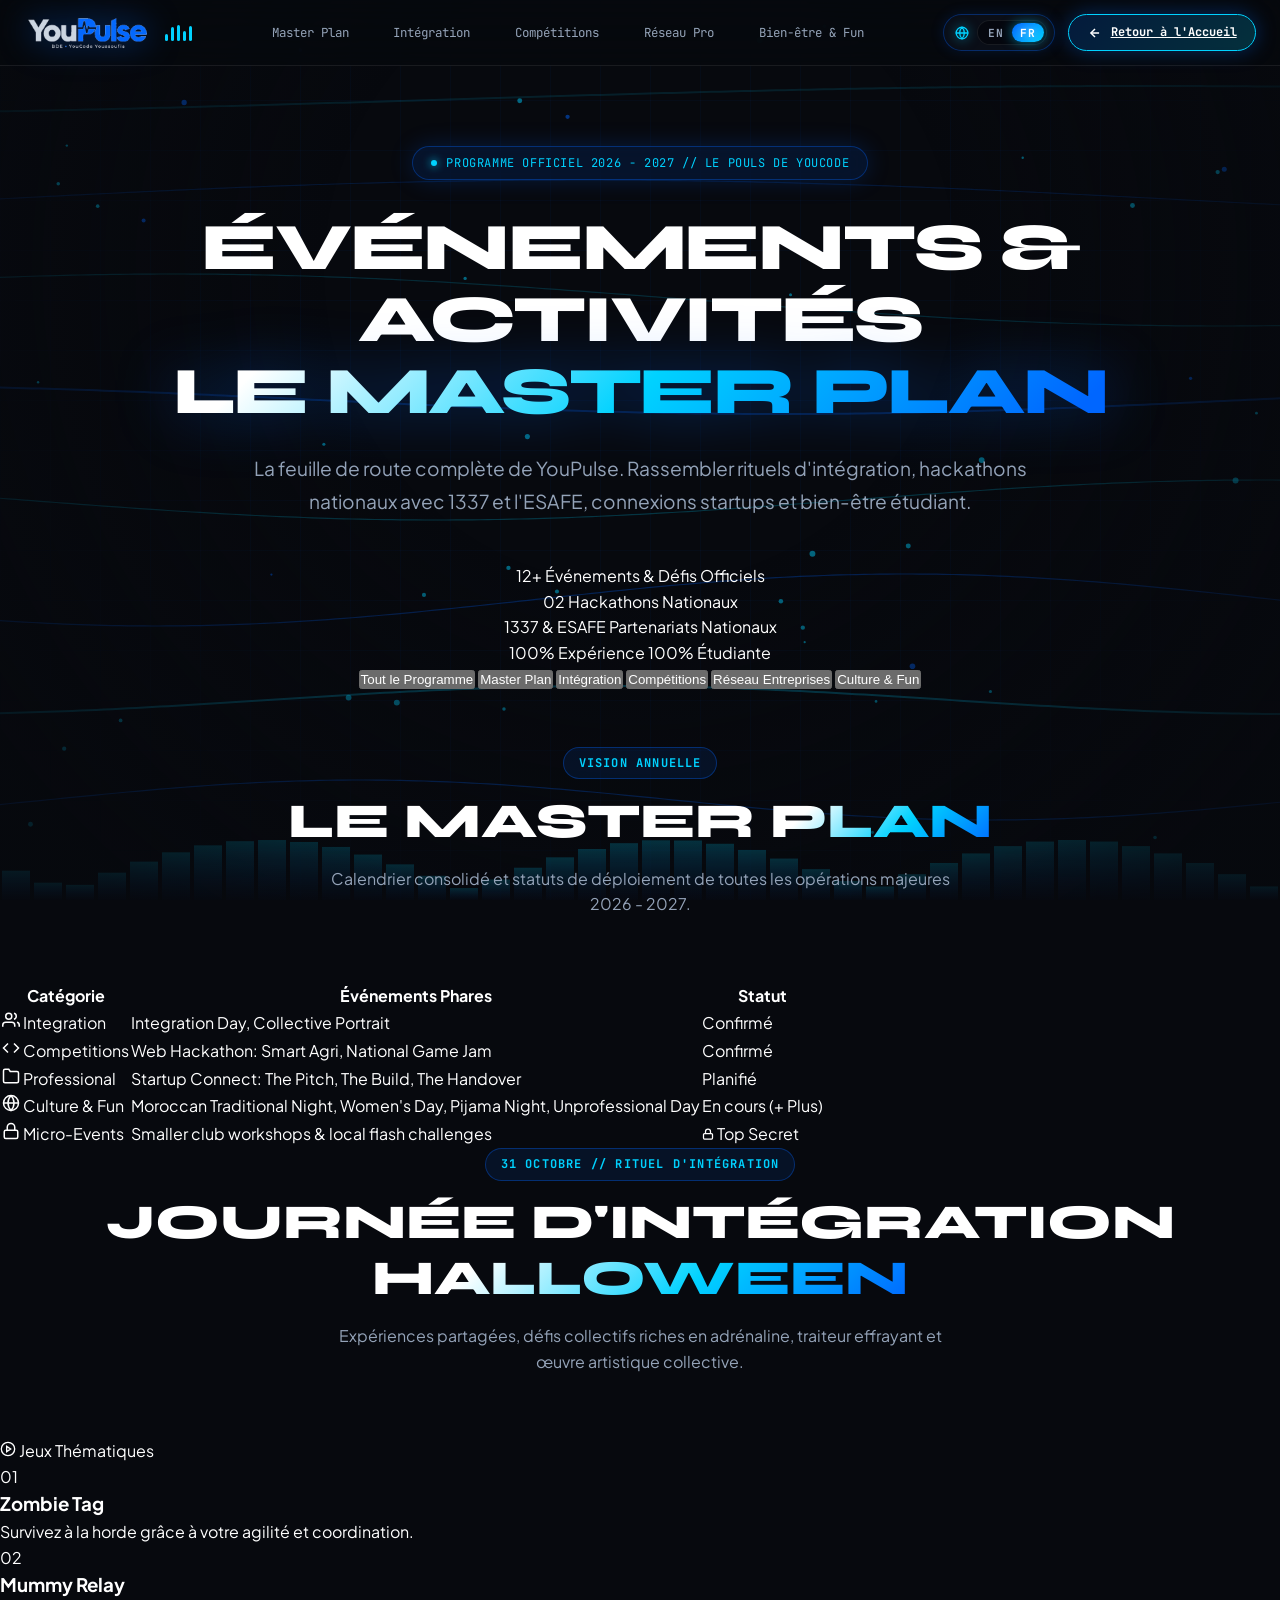
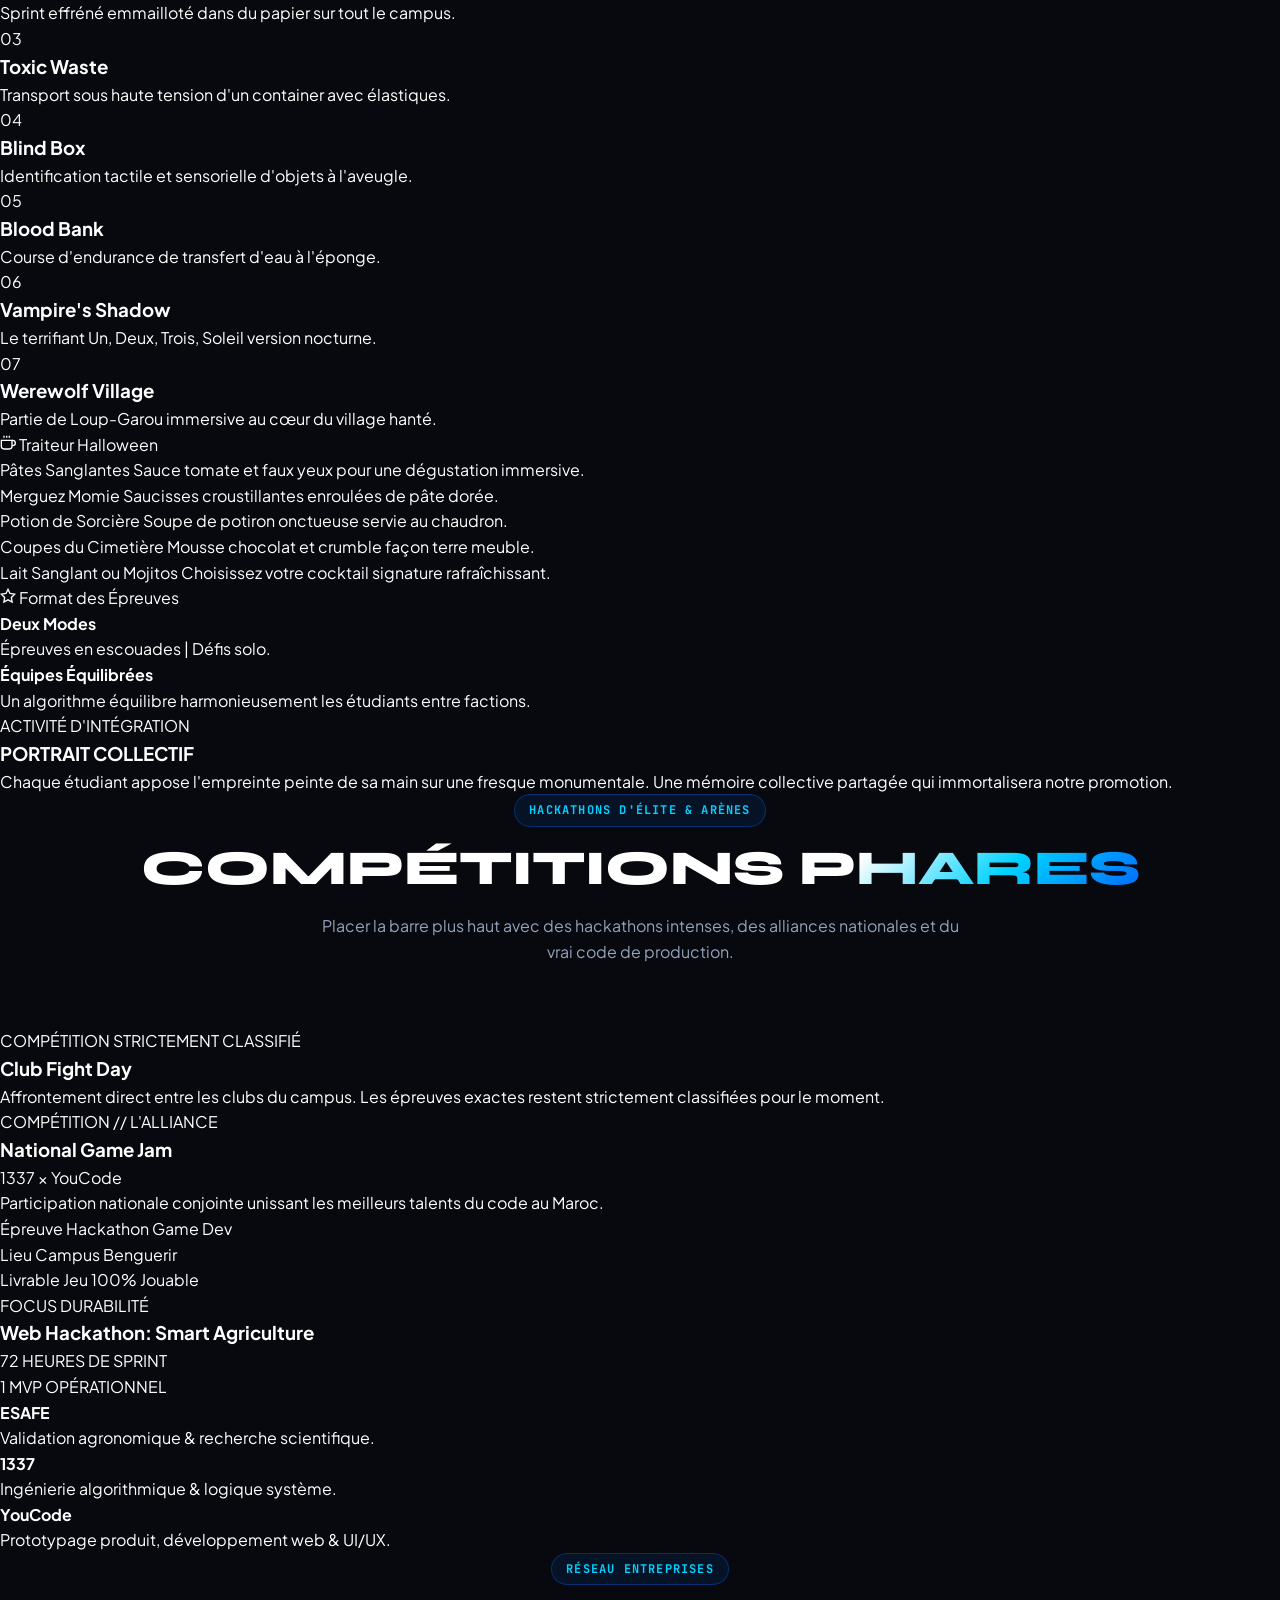
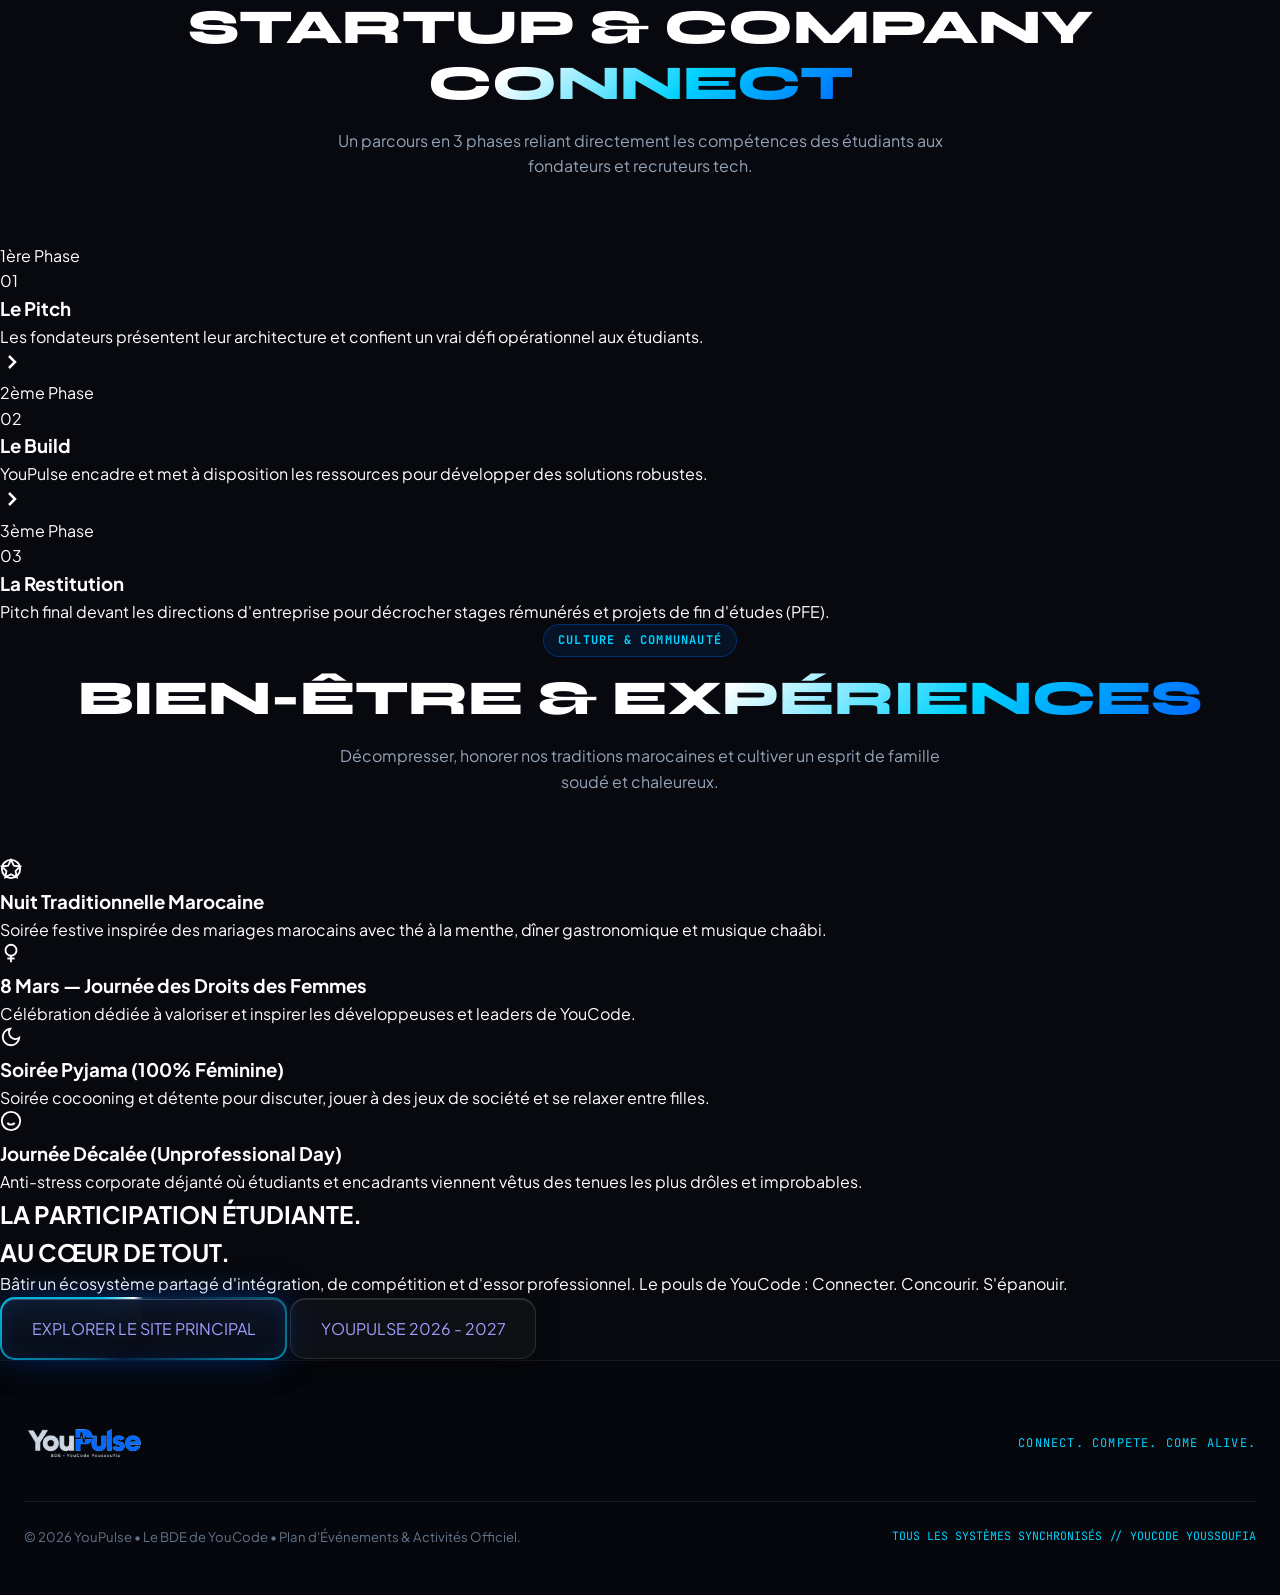
==== programme.html @ 1eded1c6 "feat: add official programme page with countdown lock, audio-reactive canvas, and i18n support" ====
<!DOCTYPE html>
<html lang="fr">
<head>
  <meta charset="UTF-8" />
  <meta name="viewport" content="width=device-width, initial-scale=1.0" />
  <title>YouPulse // Programme Officiel 2026 - 2027</title>
  
  <meta name="description" content="YouPulse - Programme Annuel d'Événements et d'Activités. Hackathons, intégration, tournois et vie étudiante à YouCode." />
  <link rel="icon" href="data:image/svg+xml,<svg xmlns=%22http://www.w3.org/2000/svg%22 viewBox=%220 0 100 100%22><circle cx=%2250%22 cy=%2250%22 r=%2245%22 fill=%22%230066ff%22/><path d=%22M20 50h18l7-20 10 40 7-20h18%22 stroke=%22%23fff%22 stroke-width=%228%22 fill=%22none%22 stroke-linecap=%22round%22 stroke-linejoin=%22round%22/></svg>">

  <!-- Google Fonts: Syne, Plus Jakarta Sans, JetBrains Mono -->
  <link rel="preconnect" href="https://fonts.googleapis.com">
  <link rel="preconnect" href="https://fonts.gstatic.com" crossorigin>
  <link href="https://fonts.googleapis.com/css2?family=JetBrains+Mono:wght@400;500;600;700&family=Plus+Jakarta+Sans:wght@400;500;600;700;800&family=Syne:wght@700;800&display=swap" rel="stylesheet">

  <link rel="stylesheet" href="style.css" />
</head>
<body class="programme-page-body">

  <!-- Background Sound Waves Canvas (Audio-reactive) -->
  <div class="audio-canvas-container" aria-hidden="true">
    <canvas id="soundwave-canvas"></canvas>
  </div>
  <div class="audio-grid-overlay" aria-hidden="true"></div>
  <div class="ambient-vignette" aria-hidden="true"></div>

  <!-- App Wrapper -->
  <div class="app-wrapper">

    <!-- Header Navigation -->
    <header class="site-header">
      <div class="header-container">
        
        <!-- Official YouPulse Logo with link to Home -->
        <a href="index.html" class="header-brand" aria-label="YouPulse Home">
          <img src="assets/images/logo_dark.png" alt="YouPulse BDE YouCode" class="header-logo-img" />
          <div class="eq-bars-wrapper" aria-hidden="true" title="Audio Spectrum Active">
            <span class="eq-bar"></span>
            <span class="eq-bar"></span>
            <span class="eq-bar"></span>
            <span class="eq-bar"></span>
            <span class="eq-bar"></span>
          </div>
        </a>

        <!-- Programme Nav Links -->
        <nav class="header-nav">
          <a href="#masterplan" class="nav-link" data-i18n="nav_masterplan">Master Plan</a>
          <a href="#integration" class="nav-link" data-i18n="nav_integration">Intégration</a>
          <a href="#competitions" class="nav-link" data-i18n="nav_competitions">Compétitions</a>
          <a href="#industry" class="nav-link" data-i18n="nav_industry">Réseau Pro</a>
          <a href="#culture" class="nav-link" data-i18n="nav_culture">Bien-être & Fun</a>
        </nav>

        <!-- Header Actions: Language Switcher + Return Button -->
        <div class="header-actions">
          
          <!-- Futuristic Cybernetic Language Toggle Button (ENG <-> FR) -->
          <button id="lang-switch-btn" class="lang-switch-btn" type="button" data-current-lang="fr" aria-label="Changer la langue / Switch language" title="Changer la langue / Switch language">
            <span class="lang-icon" aria-hidden="true">
              <svg width="14" height="14" viewBox="0 0 24 24" fill="none" stroke="currentColor" stroke-width="2.2" stroke-linecap="round" stroke-linejoin="round">
                <circle cx="12" cy="12" r="10"></circle>
                <line x1="2" y1="12" x2="22" y2="12"></line>
                <path d="M12 2a15.3 15.3 0 0 1 4 10 15.3 15.3 0 0 1-4 10 15.3 15.3 0 0 1-4-10 15.3 15.3 0 0 1 4-10z"></path>
              </svg>
            </span>
            <span class="lang-pill-track">
              <span class="lang-badge lang-en" data-lang="en">EN</span>
              <span class="lang-badge lang-fr active" data-lang="fr">FR</span>
              <span class="lang-sliding-indicator" aria-hidden="true"></span>
            </span>
          </button>

          <!-- Back to Homepage Link Button -->
          <a href="index.html" class="header-cta-secret btn-return-home" aria-label="Retour à la page principale">
            <svg width="14" height="14" viewBox="0 0 24 24" fill="none" stroke="currentColor" stroke-width="2.5"><line x1="19" y1="12" x2="5" y2="12"></line><polyline points="12 19 5 12 12 5"></polyline></svg>
            <span data-i18n="nav_home">Retour à l'Accueil</span>
          </a>

        </div>

      </div>
    </header>

    <!-- Main Content -->
    <main class="programme-main-container">

      <!-- Hero Header Section -->
      <section class="hero-wrap programme-hero">
        
        <div class="hero-campus-pill">
          <span class="status-live-dot"></span>
          <span data-i18n="hero_badge">PROGRAMME OFFICIEL 2026 - 2027 // LE POULS DE YOUCODE</span>
        </div>

        <h1 class="hero-punchline" data-i18n-html="hero_title">
          ÉVÉNEMENTS & ACTIVITÉS <br />
          <span class="gradient-blue">LE MASTER PLAN</span>
        </h1>

        <p class="hero-subtext" data-i18n="hero_desc">
          La feuille de route complète de YouPulse. Rassembler rituels d'intégration, hackathons nationaux avec 1337 et l'ESAFE, connexions startups et bien-être étudiant.
        </p>

        <!-- Cyber Metrics HUD -->
        <div class="programme-metrics-grid">
          <div class="metric-hud-card">
            <span class="metric-hud-num" data-i18n="stat_events_num">12+</span>
            <span class="metric-hud-lbl" data-i18n="stat_events_lbl">Événements & Défis Officiels</span>
          </div>
          <div class="metric-hud-card">
            <span class="metric-hud-num" data-i18n="stat_hackathons_num">02</span>
            <span class="metric-hud-lbl" data-i18n="stat_hackathons_lbl">Hackathons Nationaux</span>
          </div>
          <div class="metric-hud-card">
            <span class="metric-hud-num highlight-alliance" data-i18n="stat_alliances_num">1337 & ESAFE</span>
            <span class="metric-hud-lbl" data-i18n="stat_alliances_lbl">Partenariats Nationaux</span>
          </div>
          <div class="metric-hud-card">
            <span class="metric-hud-num" data-i18n="stat_spirit_num">100%</span>
            <span class="metric-hud-lbl" data-i18n="stat_spirit_lbl">Expérience 100% Étudiante</span>
          </div>
        </div>

        <!-- Interactive Track Filter Bar -->
        <div class="programme-filter-bar">
          <button class="filter-pill-btn active" data-filter="all" type="button" data-i18n="filter_all">Tout le Programme</button>
          <button class="filter-pill-btn" data-filter="masterplan" type="button" data-i18n="filter_masterplan">Master Plan</button>
          <button class="filter-pill-btn" data-filter="integration" type="button" data-i18n="filter_integration">Intégration</button>
          <button class="filter-pill-btn" data-filter="competitions" type="button" data-i18n="filter_competitions">Compétitions</button>
          <button class="filter-pill-btn" data-filter="industry" type="button" data-i18n="filter_industry">Réseau Entreprises</button>
          <button class="filter-pill-btn" data-filter="culture" type="button" data-i18n="filter_culture">Culture & Fun</button>
        </div>

      </section>

      <!-- Section 1: The Master Plan Matrix (Slide 12) -->
      <section id="masterplan" class="programme-track-section" data-category="masterplan">
        <div class="section-head">
          <span class="section-tag" data-i18n="mp_tag">VISION ANNUELLE</span>
          <h2 class="section-heading" data-i18n-html="mp_heading">LE MASTER <span>PLAN</span></h2>
          <p class="section-sub" data-i18n="mp_sub">
            Calendrier consolidé et statuts de déploiement de toutes les opérations majeures 2026 - 2027.
          </p>
        </div>

        <div class="masterplan-table-wrapper">
          <table class="masterplan-table">
            <thead>
              <tr>
                <th data-i18n="th_category">Catégorie</th>
                <th data-i18n="th_events">Événements Phares</th>
                <th data-i18n="th_status">Statut</th>
              </tr>
            </thead>
            <tbody>
              <tr>
                <td class="td-category">
                  <div class="category-icon-cell">
                    <svg width="18" height="18" viewBox="0 0 24 24" fill="none" stroke="currentColor" stroke-width="2"><path d="M17 21v-2a4 4 0 0 0-4-4H5a4 4 0 0 0-4 4v2"></path><circle cx="9" cy="7" r="4"></circle><path d="M23 21v-2a4 4 0 0 0-3-3.87"></path><path d="M16 3.13a4 4 0 0 1 0 7.75"></path></svg>
                    <span>Integration</span>
                  </div>
                </td>
                <td class="td-events">Integration Day, Collective Portrait</td>
                <td class="td-status">
                  <span class="status-tag status-confirmed">
                    <span class="tag-status-dot"></span>
                    <span data-i18n="status_confirmed">Confirmé</span>
                  </span>
                </td>
              </tr>
              <tr>
                <td class="td-category">
                  <div class="category-icon-cell">
                    <svg width="18" height="18" viewBox="0 0 24 24" fill="none" stroke="currentColor" stroke-width="2"><polyline points="16 18 22 12 16 6"></polyline><polyline points="8 6 2 12 8 18"></polyline></svg>
                    <span>Competitions</span>
                  </div>
                </td>
                <td class="td-events">Web Hackathon: Smart Agri, National Game Jam</td>
                <td class="td-status">
                  <span class="status-tag status-confirmed">
                    <span class="tag-status-dot"></span>
                    <span data-i18n="status_confirmed">Confirmé</span>
                  </span>
                </td>
              </tr>
              <tr>
                <td class="td-category">
                  <div class="category-icon-cell">
                    <svg width="18" height="18" viewBox="0 0 24 24" fill="none" stroke="currentColor" stroke-width="2"><path d="M22 19a2 2 0 0 1-2 2H4a2 2 0 0 1-2-2V5a2 2 0 0 1 2-2h5l2 3h9a2 2 0 0 1 2 2z"></path></svg>
                    <span>Professional</span>
                  </div>
                </td>
                <td class="td-events">Startup Connect: The Pitch, The Build, The Handover</td>
                <td class="td-status">
                  <span class="status-tag status-scheduled">
                    <span class="tag-status-dot"></span>
                    <span data-i18n="status_scheduled">Planifié</span>
                  </span>
                </td>
              </tr>
              <tr>
                <td class="td-category">
                  <div class="category-icon-cell">
                    <svg width="18" height="18" viewBox="0 0 24 24" fill="none" stroke="currentColor" stroke-width="2"><circle cx="12" cy="12" r="10"></circle><path d="M12 2a14.5 14.5 0 0 0 0 20 14.5 14.5 0 0 0 0-20"></path><path d="M2 12h20"></path></svg>
                    <span>Culture &amp; Fun</span>
                  </div>
                </td>
                <td class="td-events">Moroccan Traditional Night, Women's Day, Pijama Night, Unprofessional Day</td>
                <td class="td-status">
                  <span class="status-tag status-ongoing">
                    <span class="tag-status-dot"></span>
                    <span data-i18n="status_ongoing">En cours (+ Plus)</span>
                  </span>
                </td>
              </tr>
              <tr class="tr-secret-highlight">
                <td class="td-category">
                  <div class="category-icon-cell">
                    <svg width="18" height="18" viewBox="0 0 24 24" fill="none" stroke="currentColor" stroke-width="2"><rect x="3" y="11" width="18" height="11" rx="2" ry="2"></rect><path d="M7 11V7a5 5 0 0 1 10 0v4"></path></svg>
                    <span>Micro-Events</span>
                  </div>
                </td>
                <td class="td-events">Smaller club workshops &amp; local flash challenges</td>
                <td class="td-status">
                  <span class="status-tag status-secret">
                    <svg width="12" height="12" viewBox="0 0 24 24" fill="none" stroke="currentColor" stroke-width="2.5"><rect x="3" y="11" width="18" height="11" rx="2" ry="2"></rect><path d="M7 11V7a5 5 0 0 1 10 0v4"></path></svg>
                    <span data-i18n="status_secret">Top Secret</span>
                  </span>
                </td>
              </tr>
            </tbody>
          </table>
        </div>
      </section>

      <!-- Section 2: Integration Track - Halloween Special (Slides 3, 4, 5) -->
      <section id="integration" class="programme-track-section" data-category="integration">
        
        <div class="section-head">
          <span class="section-tag section-tag-halloween" data-i18n="int_tag">31 OCTOBRE // RITUEL D'INTÉGRATION</span>
          <h2 class="section-heading" data-i18n-html="int_heading">JOURNÉE D'INTÉGRATION <span>HALLOWEEN</span></h2>
          <p class="section-sub" data-i18n="int_sub">
            Expériences partagées, défis collectifs riches en adrénaline, traiteur effrayant et œuvre artistique collective.
          </p>
        </div>

        <!-- The 7 Themed Games Grid (Slide 3) -->
        <div class="programme-sub-block">
          <div class="block-header-pill">
            <svg width="16" height="16" viewBox="0 0 24 24" fill="none" stroke="currentColor" stroke-width="2"><circle cx="12" cy="12" r="10"></circle><polygon points="10 8 16 12 10 16 10 8"></polygon></svg>
            <span data-i18n="games_title">Jeux Thématiques</span>
          </div>

          <div class="themed-games-grid">
            
            <div class="game-item-card">
              <div class="game-num-badge">01</div>
              <h3 class="game-name" data-i18n="g1_title">Zombie Tag</h3>
              <p class="game-desc" data-i18n="g1_desc">Survivez à la horde grâce à votre agilité et coordination.</p>
            </div>

            <div class="game-item-card">
              <div class="game-num-badge">02</div>
              <h3 class="game-name" data-i18n="g2_title">Mummy Relay</h3>
              <p class="game-desc" data-i18n="g2_desc">Sprint effréné emmailloté dans du papier sur tout le campus.</p>
            </div>

            <div class="game-item-card">
              <div class="game-num-badge">03</div>
              <h3 class="game-name" data-i18n="g3_title">Toxic Waste</h3>
              <p class="game-desc" data-i18n="g3_desc">Transport sous haute tension d'un container avec élastiques.</p>
            </div>

            <div class="game-item-card">
              <div class="game-num-badge">04</div>
              <h3 class="game-name" data-i18n="g4_title">Blind Box</h3>
              <p class="game-desc" data-i18n="g4_desc">Identification tactile et sensorielle d'objets à l'aveugle.</p>
            </div>

            <div class="game-item-card">
              <div class="game-num-badge">05</div>
              <h3 class="game-name" data-i18n="g5_title">Blood Bank</h3>
              <p class="game-desc" data-i18n="g5_desc">Course d'endurance de transfert d'eau à l'éponge.</p>
            </div>

            <div class="game-item-card">
              <div class="game-num-badge">06</div>
              <h3 class="game-name" data-i18n="g6_title">Vampire's Shadow</h3>
              <p class="game-desc" data-i18n="g6_desc">Le terrifiant Un, Deux, Trois, Soleil version nocturne.</p>
            </div>

            <div class="game-item-card game-item-card-highlight">
              <div class="game-num-badge">07</div>
              <h3 class="game-name" data-i18n="g7_title">Werewolf Village</h3>
              <p class="game-desc" data-i18n="g7_desc">Partie de Loup-Garou immersive au cœur du village hanté.</p>
            </div>

          </div>
        </div>

        <!-- Catering & Game Format Split (Slide 4) -->
        <div class="catering-format-container">
          
          <!-- Halloween Catering -->
          <div class="catering-box">
            <div class="block-header-pill">
              <svg width="16" height="16" viewBox="0 0 24 24" fill="none" stroke="currentColor" stroke-width="2"><path d="M18 8h1a4 4 0 0 1 0 8h-1"></path><path d="M2 8h16v9a4 4 0 0 1-4 4H6a4 4 0 0 1-4-4V8z"></path><line x1="6" y1="1" x2="6" y2="4"></line><line x1="10" y1="1" x2="10" y2="4"></line><line x1="14" y1="1" x2="14" y2="4"></line></svg>
              <span data-i18n="catering_title">Traiteur Halloween</span>
            </div>

            <div class="catering-cards-grid">
              <div class="catering-item-card">
                <span class="catering-dish-name" data-i18n="c1_title">Pâtes Sanglantes</span>
                <span class="catering-dish-desc" data-i18n="c1_desc">Sauce tomate et faux yeux pour une dégustation immersive.</span>
              </div>
              <div class="catering-item-card">
                <span class="catering-dish-name" data-i18n="c2_title">Merguez Momie</span>
                <span class="catering-dish-desc" data-i18n="c2_desc">Saucisses croustillantes enroulées de pâte dorée.</span>
              </div>
              <div class="catering-item-card">
                <span class="catering-dish-name" data-i18n="c3_title">Potion de Sorcière</span>
                <span class="catering-dish-desc" data-i18n="c3_desc">Soupe de potiron onctueuse servie au chaudron.</span>
              </div>
              <div class="catering-item-card">
                <span class="catering-dish-name" data-i18n="c4_title">Coupes du Cimetière</span>
                <span class="catering-dish-desc" data-i18n="c4_desc">Mousse chocolat et crumble façon terre meuble.</span>
              </div>
              <div class="catering-item-card">
                <span class="catering-dish-name" data-i18n="c5_title">Lait Sanglant ou Mojitos</span>
                <span class="catering-dish-desc" data-i18n="c5_desc">Choisissez votre cocktail signature rafraîchissant.</span>
              </div>
            </div>
          </div>

          <!-- Game Format Rules -->
          <div class="format-box">
            <div class="block-header-pill">
              <svg width="16" height="16" viewBox="0 0 24 24" fill="none" stroke="currentColor" stroke-width="2"><polygon points="12 2 15.09 8.26 22 9.27 17 14.14 18.18 21.02 12 17.77 5.82 21.02 7 14.14 2 9.27 8.91 8.26 12 2"></polygon></svg>
              <span data-i18n="format_title">Format des Épreuves</span>
            </div>

            <div class="format-cards-stack">
              <div class="format-rule-card">
                <div class="format-rule-indicator"></div>
                <h4 class="format-rule-title" data-i18n="format_modes_title">Deux Modes</h4>
                <p class="format-rule-desc" data-i18n="format_modes_desc">Épreuves en escouades | Défis solo.</p>
              </div>

              <div class="format-rule-card">
                <div class="format-rule-indicator"></div>
                <h4 class="format-rule-title" data-i18n="format_teams_title">Équipes Équilibrées</h4>
                <p class="format-rule-desc" data-i18n="format_teams_desc">Un algorithme équilibre harmonieusement les étudiants entre factions.</p>
              </div>
            </div>
          </div>

        </div>

        <!-- Collective Portrait Highlight (Slide 5) -->
        <div class="collective-portrait-card">
          <div class="portrait-glow" aria-hidden="true"></div>
          <div class="portrait-content">
            <span class="portrait-tag-badge" data-i18n="portrait_tag">ACTIVITÉ D'INTÉGRATION</span>
            <h3 class="portrait-title" data-i18n-html="portrait_title">PORTRAIT <span>COLLECTIF</span></h3>
            <p class="portrait-desc" data-i18n="portrait_desc">
              Chaque étudiant appose l'empreinte peinte de sa main sur une fresque monumentale. Une mémoire collective partagée qui immortalisera notre promotion.
            </p>
          </div>
        </div>

      </section>

      <!-- Section 3: Flagship Competitions Track (Slides 6, 7, 8) -->
      <section id="competitions" class="programme-track-section" data-category="competitions">
        
        <div class="section-head">
          <span class="section-tag" data-i18n="comp_tag">HACKATHONS D'ÉLITE & ARÈNES</span>
          <h2 class="section-heading" data-i18n-html="comp_heading">COMPÉTITIONS <span>PHARES</span></h2>
          <p class="section-sub" data-i18n="comp_sub">
            Placer la barre plus haut avec des hackathons intenses, des alliances nationales et du vrai code de production.
          </p>
        </div>

        <!-- Event 1: Club Fight Day (Slide 6) -->
        <div class="comp-feature-card club-fight-card">
          <div class="comp-card-badge-row">
            <span class="comp-category-chip" data-i18n="clubfight_tag">COMPETITION</span>
            <span class="comp-status-classified" data-i18n="clubfight_status">STRICTEMENT CLASSIFIÉ</span>
          </div>
          <h3 class="comp-card-title" data-i18n="clubfight_title">Club Fight Day</h3>
          <p class="comp-card-desc" data-i18n="clubfight_desc">
            Affrontement direct entre les clubs du campus. Les épreuves exactes restent strictement classifiées pour le moment.
          </p>
        </div>

        <!-- Event 2: National Game Jam - 1337 x YouCode (Slide 7) -->
        <div class="comp-feature-card game-jam-card">
          <div class="comp-card-badge-row">
            <span class="comp-category-chip" data-i18n="gamejam_tag">COMPETITION // L'ALLIANCE</span>
          </div>
          <h3 class="comp-card-title" data-i18n="gamejam_title">National Game Jam</h3>
          
          <div class="gamejam-alliance-box">
            <div class="alliance-name" data-i18n="gamejam_alliance">1337 × YouCode</div>
            <div class="alliance-desc" data-i18n="gamejam_alliance_desc">Participation nationale conjointe unissant les meilleurs talents du code au Maroc.</div>
          </div>

          <div class="gamejam-specs-grid">
            <div class="spec-cell">
              <span class="spec-lbl" data-i18n="gamejam_qualifier_lbl">Épreuve</span>
              <span class="spec-val" data-i18n="gamejam_qualifier_val">Hackathon Game Dev</span>
            </div>
            <div class="spec-cell">
              <span class="spec-lbl" data-i18n="gamejam_loc_lbl">Lieu</span>
              <span class="spec-val" data-i18n="gamejam_loc_val">Campus Benguerir</span>
            </div>
            <div class="spec-cell highlight-cell">
              <span class="spec-lbl" data-i18n="gamejam_out_lbl">Livrable</span>
              <span class="spec-val" data-i18n="gamejam_out_val">Jeu 100% Jouable</span>
            </div>
          </div>
        </div>

        <!-- Event 3: Web Hackathon: Smart Agriculture - Triple Alliance (Slide 8) -->
        <div class="comp-feature-card smart-agri-card">
          <div class="comp-card-badge-row">
            <span class="comp-category-chip sustainability-chip" data-i18n="hackathon_tag">FOCUS DURABILITÉ</span>
          </div>
          <h3 class="comp-card-title" data-i18n="hackathon_title">Web Hackathon: Smart Agriculture</h3>

          <div class="hackathon-stats-banner">
            <div class="hack-stat-col">
              <span class="hack-big-num" data-i18n="hackathon_sprint_num">72</span>
              <span class="hack-stat-text" data-i18n="hackathon_sprint_lbl">HEURES DE SPRINT</span>
            </div>
            <div class="hack-stat-separator"></div>
            <div class="hack-stat-col">
              <span class="hack-big-num" data-i18n="hackathon_mvp_num">1</span>
              <span class="hack-stat-text" data-i18n="hackathon_mvp_lbl">MVP OPÉRATIONNEL</span>
            </div>
          </div>

          <div class="triple-alliance-grid">
            <div class="alliance-role-card">
              <h4 class="alliance-partner-name" data-i18n="hack_esafe_title">ESAFE</h4>
              <p class="alliance-partner-desc" data-i18n="hack_esafe_desc">Validation agronomique &amp; recherche scientifique.</p>
            </div>
            <div class="alliance-role-card">
              <h4 class="alliance-partner-name" data-i18n="hack_1337_title">1337</h4>
              <p class="alliance-partner-desc" data-i18n="hack_1337_desc">Ingénierie algorithmique &amp; logique système.</p>
            </div>
            <div class="alliance-role-card alliance-youcode-highlight">
              <h4 class="alliance-partner-name" data-i18n="hack_youcode_title">YouCode</h4>
              <p class="alliance-partner-desc" data-i18n="hack_youcode_desc">Prototypage produit, développement web &amp; UI/UX.</p>
            </div>
          </div>
        </div>

      </section>

      <!-- Section 4: Industry Network Track (Slide 10) -->
      <section id="industry" class="programme-track-section" data-category="industry">
        
        <div class="section-head">
          <span class="section-tag" data-i18n="ind_tag">RÉSEAU ENTREPRISES</span>
          <h2 class="section-heading" data-i18n-html="ind_heading">STARTUP & COMPANY <span>CONNECT</span></h2>
          <p class="section-sub" data-i18n="ind_sub">
            Un parcours en 3 phases reliant directement les compétences des étudiants aux fondateurs et recruteurs tech.
          </p>
        </div>

        <div class="pipeline-phases-container">
          
          <!-- Phase 1 -->
          <div class="pipeline-step-card">
            <div class="pipeline-step-top">
              <span class="pipeline-phase-badge" data-i18n="phase_first">1ère Phase</span>
              <div class="pipeline-step-dot">01</div>
            </div>
            <h3 class="pipeline-step-title" data-i18n="phase_pitch_title">Le Pitch</h3>
            <p class="pipeline-step-desc" data-i18n="phase_pitch_desc">
              Les fondateurs présentent leur architecture et confient un vrai défi opérationnel aux étudiants.
            </p>
          </div>

          <div class="pipeline-connector-arrow" aria-hidden="true">
            <svg width="24" height="24" viewBox="0 0 24 24" fill="none" stroke="currentColor" stroke-width="2.5"><polyline points="9 18 15 12 9 6"></polyline></svg>
          </div>

          <!-- Phase 2 -->
          <div class="pipeline-step-card">
            <div class="pipeline-step-top">
              <span class="pipeline-phase-badge" data-i18n="phase_second">2ème Phase</span>
              <div class="pipeline-step-dot">02</div>
            </div>
            <h3 class="pipeline-step-title" data-i18n="phase_build_title">Le Build</h3>
            <p class="pipeline-step-desc" data-i18n="phase_build_desc">
              YouPulse encadre et met à disposition les ressources pour développer des solutions robustes.
            </p>
          </div>

          <div class="pipeline-connector-arrow" aria-hidden="true">
            <svg width="24" height="24" viewBox="0 0 24 24" fill="none" stroke="currentColor" stroke-width="2.5"><polyline points="9 18 15 12 9 6"></polyline></svg>
          </div>

          <!-- Phase 3 -->
          <div class="pipeline-step-card highlight-step">
            <div class="pipeline-step-top">
              <span class="pipeline-phase-badge" data-i18n="phase_third">3ème Phase</span>
              <div class="pipeline-step-dot">03</div>
            </div>
            <h3 class="pipeline-step-title" data-i18n="phase_handover_title">La Restitution</h3>
            <p class="pipeline-step-desc" data-i18n="phase_handover_desc">
              Pitch final devant les directions d'entreprise pour décrocher stages rémunérés et projets de fin d'études (PFE).
            </p>
          </div>

        </div>

      </section>

      <!-- Section 5: Culture & Well-being Track (Slide 11) -->
      <section id="culture" class="programme-track-section" data-category="culture">
        
        <div class="section-head">
          <span class="section-tag" data-i18n="cult_tag">CULTURE & COMMUNAUTÉ</span>
          <h2 class="section-heading" data-i18n-html="cult_heading">BIEN-ÊTRE & <span>EXPÉRIENCES</span></h2>
          <p class="section-sub" data-i18n="cult_sub">
            Décompresser, honorer nos traditions marocaines et cultiver un esprit de famille soudé et chaleureux.
          </p>
        </div>

        <div class="experiences-grid">
          
          <div class="exp-card exp-card-moroccan">
            <div class="exp-card-icon">
              <svg width="22" height="22" viewBox="0 0 24 24" fill="none" stroke="currentColor" stroke-width="2"><circle cx="12" cy="12" r="10"></circle><polygon points="12 2 15.09 8.26 22 9.27 17 14.14 18.18 21.02 12 17.77 5.82 21.02 7 14.14 2 9.27 8.91 8.26 12 2"></polygon></svg>
            </div>
            <h3 class="exp-card-title" data-i18n="exp1_title">Nuit Traditionnelle Marocaine</h3>
            <p class="exp-card-desc" data-i18n="exp1_desc">
              Soirée festive inspirée des mariages marocains avec thé à la menthe, dîner gastronomique et musique chaâbi.
            </p>
          </div>

          <div class="exp-card exp-card-women">
            <div class="exp-card-icon">
              <svg width="22" height="22" viewBox="0 0 24 24" fill="none" stroke="currentColor" stroke-width="2"><circle cx="12" cy="9" r="6"></circle><line x1="12" y1="15" x2="12" y2="22"></line><line x1="8" y1="18" x2="16" y2="18"></line></svg>
            </div>
            <h3 class="exp-card-title" data-i18n="exp2_title">8 Mars — Journée des Droits des Femmes</h3>
            <p class="exp-card-desc" data-i18n="exp2_desc">
              Célébration dédiée à valoriser et inspirer les développeuses et leaders de YouCode.
            </p>
          </div>

          <div class="exp-card exp-card-pijama">
            <div class="exp-card-icon">
              <svg width="22" height="22" viewBox="0 0 24 24" fill="none" stroke="currentColor" stroke-width="2"><path d="M21 12.79A9 9 0 1 1 11.21 3 7 7 0 0 0 21 12.79z"></path></svg>
            </div>
            <h3 class="exp-card-title" data-i18n="exp3_title">Soirée Pyjama (100% Féminine)</h3>
            <p class="exp-card-desc" data-i18n="exp3_desc">
              Soirée cocooning et détente pour discuter, jouer à des jeux de société et se relaxer entre filles.
            </p>
          </div>

          <div class="exp-card exp-card-unprofessional">
            <div class="exp-card-icon">
              <svg width="22" height="22" viewBox="0 0 24 24" fill="none" stroke="currentColor" stroke-width="2"><circle cx="12" cy="12" r="10"></circle><path d="M8 14s1.5 2 4 2 4-2 4-2"></path><line x1="9" y1="9" x2="9.01" y2="9"></line><line x1="15" y1="9" x2="15.01" y2="9"></line></svg>
            </div>
            <h3 class="exp-card-title" data-i18n="exp4_title">Journée Décalée (Unprofessional Day)</h3>
            <p class="exp-card-desc" data-i18n="exp4_desc">
              Anti-stress corporate déjanté où étudiants et encadrants viennent vêtus des tenues les plus drôles et improbables.
            </p>
          </div>

        </div>

      </section>

      <!-- Section 6: Grand Finale Manifesto (Slide 13) -->
      <section class="manifesto-banner-wrap">
        <div class="manifesto-card">
          <div class="manifesto-glow" aria-hidden="true"></div>
          <div class="manifesto-inner">
            <h2 class="manifesto-title" data-i18n-html="mani_title">
              LA PARTICIPATION ÉTUDIANTE. <br />
              <span class="gradient-blue">AU CŒUR DE TOUT.</span>
            </h2>
            <p class="manifesto-desc" data-i18n="mani_desc">
              Bâtir un écosystème partagé d'intégration, de compétition et d'essor professionnel. Le pouls de YouCode : Connecter. Concourir. S'épanouir.
            </p>
            <div class="manifesto-actions">
              <a href="index.html" class="btn-laser-primary">
                <span class="btn-laser-glow" aria-hidden="true"></span>
                <span class="btn-laser-content">
                  <span data-i18n="mani_cta_home">EXPLORER LE SITE PRINCIPAL</span>
                </span>
              </a>
              <a href="index.html#clubs" class="btn-frosted-secondary">
                <span data-i18n="mani_cta_bde">LANCER UN CLUB</span>
              </a>
            </div>
          </div>
        </div>
      </section>

    </main>

    <!-- Footer -->
    <footer class="site-footer">
      <div class="footer-inner">
        <div class="footer-top-row">
          <img src="assets/images/logo_dark.png" alt="YouPulse BDE YouCode" class="footer-logo" />
          <div class="footer-motto-tag">CONNECT. COMPETE. COME ALIVE.</div>
        </div>
        <div class="footer-bottom-row">
          <p class="footer-credits" data-i18n="footer_credits">
            © 2026 YouPulse • Le BDE de YouCode • Plan d'Événements & Activités Officiel.
          </p>
          <span data-i18n="footer_sync" style="font-family: var(--font-mono); font-size: 0.72rem; color: var(--blue-glow);">
            ALL SYSTEMS SYNCHRONIZED // YOUCODE YOUSSOUFIA
          </span>
        </div>
      </div>
    </footer>

  </div>

  <script src="programme.js"></script>
</body>
</html>
---- style.css ----
/* ==========================================================================
   YOUPULSE // BDE YOUCODE YOUSSOUFIA // DESIGN SYSTEM 4.0
   Palette: Deep Carbon / Electric Blue (#0066FF / #00D2FF) / Crisp White
   Aesthetic: Ultra-Clean Cybernetic, No Emojis, Bouncing Hamster, Animated Cards,
              Official Events & Activities Plan Integration
   ========================================================================== */

:root {
  /* Color Tokens */
  --bg-dark: #07090e;
  --bg-surface: #0c0f18;
  --bg-card: rgba(12, 16, 26, 0.85);
  --bg-card-hover: rgba(16, 22, 36, 0.95);
  
  /* Electric Blue Core */
  --blue-primary: #0066ff;
  --blue-vivid: #0084ff;
  --blue-glow: #00d2ff;
  --blue-cyan: #38bdf8;
  --blue-soft: rgba(0, 102, 255, 0.12);
  --blue-border: rgba(0, 102, 255, 0.35);
  
  /* Monochrome Gradients */
  --text-main: #ffffff;
  --text-secondary: #94a3b8;
  --text-muted: #64748b;
  --border-subtle: rgba(255, 255, 255, 0.08);
  --border-active: rgba(0, 210, 255, 0.7);
  
  /* Typography */
  --font-display: 'Syne', -apple-system, sans-serif;
  --font-sans: 'Plus Jakarta Sans', -apple-system, sans-serif;
  --font-mono: 'JetBrains Mono', monospace;
  
  /* Curves */
  --ease-spring: cubic-bezier(0.16, 1, 0.3, 1);
  --ease-smooth: cubic-bezier(0.4, 0, 0.2, 1);
}

/* Reset */
*, *::before, *::after {
  box-sizing: border-box;
  margin: 0;
  padding: 0;
}

html {
  scroll-behavior: smooth;
  background-color: var(--bg-dark);
  color-scheme: dark;
}

body {
  font-family: var(--font-sans);
  background-color: var(--bg-dark);
  color: var(--text-main);
  line-height: 1.6;
  overflow-x: hidden;
  position: relative;
  min-height: 100vh;
  -webkit-font-smoothing: antialiased;
}

::selection {
  background: var(--blue-primary);
  color: #fff;
}

/* ==========================================================================
   BACKGROUND SOUND WAVE CANVAS
   ========================================================================== */
.audio-canvas-container {
  position: fixed;
  top: 0;
  left: 0;
  width: 100vw;
  height: 100vh;
  z-index: 0;
  pointer-events: none;
  overflow: hidden;
}

#soundwave-canvas {
  position: absolute;
  top: 0;
  left: 0;
  width: 100%;
  height: 100%;
  opacity: 0.95;
}

.audio-grid-overlay {
  position: fixed;
  inset: 0;
  background-image: 
    linear-gradient(to right, rgba(0, 102, 255, 0.04) 1px, transparent 1px),
    linear-gradient(to bottom, rgba(0, 102, 255, 0.04) 1px, transparent 1px);
  background-size: 50px 50px;
  mask-image: radial-gradient(circle at 50% 40%, black 50%, transparent 90%);
  -webkit-mask-image: radial-gradient(circle at 50% 40%, black 50%, transparent 90%);
  pointer-events: none;
  z-index: 1;
}

.ambient-vignette {
  position: fixed;
  inset: 0;
  background: radial-gradient(circle at 50% 30%, transparent 35%, rgba(7, 9, 14, 0.75) 90%);
  pointer-events: none;
  z-index: 1;
}

.app-wrapper {
  position: relative;
  z-index: 2;
  display: flex;
  flex-direction: column;
  min-height: 100vh;
}

/* Equalizer Bars */
.eq-bars-wrapper {
  display: inline-flex;
  align-items: flex-end;
  gap: 3px;
  height: 16px;
  vertical-align: middle;
}

.eq-bar {
  width: 3px;
  background: var(--blue-glow);
  border-radius: 2px;
  animation: eqBounce 1s ease-in-out infinite alternate;
}

.eq-bar:nth-child(1) { height: 40%; animation-duration: 0.8s; }
.eq-bar:nth-child(2) { height: 85%; animation-duration: 0.6s; animation-delay: 0.15s; }
.eq-bar:nth-child(3) { height: 100%; animation-duration: 0.9s; animation-delay: 0.3s; }
.eq-bar:nth-child(4) { height: 60%; animation-duration: 0.7s; animation-delay: 0.1s; }
.eq-bar:nth-child(5) { height: 90%; animation-duration: 1.1s; animation-delay: 0.25s; }

@keyframes eqBounce {
  0% { transform: scaleY(0.2); }
  100% { transform: scaleY(1); }
}

/* ==========================================================================
   HEADER / TOP BAR
   ========================================================================== */
.site-header {
  position: sticky;
  top: 0;
  z-index: 100;
  background: rgba(7, 9, 14, 0.85);
  backdrop-filter: blur(22px);
  -webkit-backdrop-filter: blur(22px);
  border-bottom: 1px solid var(--border-subtle);
  transition: all 0.3s;
}

.header-container {
  max-width: 1300px;
  margin: 0 auto;
  padding: 0.85rem 1.5rem;
  display: flex;
  align-items: center;
  justify-content: space-between;
  gap: 1rem;
}

.header-brand {
  display: flex;
  align-items: center;
  gap: 0.85rem;
  text-decoration: none;
}

.header-logo-img {
  height: 38px;
  width: auto;
  object-fit: contain;
  filter: drop-shadow(0 0 16px rgba(0, 102, 255, 0.5));
  transition: transform 0.3s var(--ease-spring);
}

.header-brand:hover .header-logo-img {
  transform: scale(1.06);
}

.header-nav {
  display: flex;
  align-items: center;
  gap: 1.5rem;
}

.nav-link {
  font-family: var(--font-mono);
  font-size: 0.78rem;
  color: var(--text-secondary);
  text-decoration: none;
  transition: all 0.2s;
  display: flex;
  align-items: center;
  gap: 0.4rem;
  padding: 0.35rem 0.65rem;
  border-radius: 6px;
}

.nav-link:hover {
  color: #ffffff;
  background: rgba(255, 255, 255, 0.05);
}

.header-actions {
  display: flex;
  align-items: center;
  gap: 0.85rem;
}

/* ==========================================================================
   CYBERNETIC LANGUAGE TOGGLE SWITCH (ENG <-> FR)
   ========================================================================== */
.lang-switch-btn {
  position: relative;
  display: inline-flex;
  align-items: center;
  gap: 0.5rem;
  background: rgba(12, 16, 26, 0.85);
  border: 1px solid rgba(0, 102, 255, 0.35);
  padding: 0.28rem 0.45rem 0.28rem 0.65rem;
  border-radius: 999px;
  cursor: pointer;
  outline: none;
  backdrop-filter: blur(14px);
  -webkit-backdrop-filter: blur(14px);
  transition: all 0.25s var(--ease-spring);
  user-select: none;
  box-shadow: 0 0 14px rgba(0, 102, 255, 0.15);
}

.lang-switch-btn:hover {
  border-color: var(--blue-glow);
  box-shadow: 0 0 22px rgba(0, 210, 255, 0.35);
  transform: translateY(-1px);
}

.lang-switch-btn:active {
  transform: translateY(1px) scale(0.98);
}

.lang-switch-btn:focus-visible {
  outline: 2px solid var(--blue-glow);
  outline-offset: 2px;
}

.lang-icon {
  display: flex;
  align-items: center;
  color: var(--blue-glow);
  filter: drop-shadow(0 0 6px rgba(0, 210, 255, 0.6));
  transition: transform 0.3s var(--ease-spring);
}

.lang-switch-btn:hover .lang-icon {
  transform: rotate(20deg);
}

.lang-pill-track {
  position: relative;
  display: flex;
  align-items: center;
  background: rgba(4, 6, 12, 0.7);
  border-radius: 999px;
  padding: 2px;
  border: 1px solid rgba(255, 255, 255, 0.08);
}

.lang-badge {
  position: relative;
  z-index: 2;
  font-family: var(--font-mono);
  font-size: 0.7rem;
  font-weight: 700;
  letter-spacing: 0.06em;
  padding: 0.18rem 0.52rem;
  color: var(--text-secondary);
  transition: color 0.25s ease;
  min-width: 26px;
  text-align: center;
  cursor: pointer;
}

.lang-badge.active {
  color: #ffffff;
  text-shadow: 0 0 8px rgba(255, 255, 255, 0.65);
}

.lang-sliding-indicator {
  position: absolute;
  top: 2px;
  bottom: 2px;
  left: 2px;
  width: calc(50% - 2px);
  background: linear-gradient(135deg, var(--blue-primary), var(--blue-glow));
  border-radius: 999px;
  box-shadow: 0 0 12px rgba(0, 210, 255, 0.55);
  transition: transform 0.28s cubic-bezier(0.34, 1.56, 0.64, 1);
  z-index: 1;
}

.lang-switch-btn[data-current-lang="en"] .lang-sliding-indicator {
  transform: translateX(0%);
}

.lang-switch-btn[data-current-lang="fr"] .lang-sliding-indicator {
  transform: translateX(100%);
}

/* Subtle Micro-fade Transition during Language Switch */
.lang-fade-transition {
  animation: langFadePulse 0.35s ease-out;
}

@keyframes langFadePulse {
  0% {
    opacity: 0.6;
    transform: translateY(2px);
  }
  100% {
    opacity: 1;
    transform: translateY(0);
  }
}

.header-cta-secret {
  position: relative;
  display: inline-flex;
  align-items: center;
  gap: 0.55rem;
  padding: 0.5rem 1.15rem;
  border-radius: 999px;
  font-family: var(--font-mono);
  font-size: 0.75rem;
  font-weight: 700;
  color: #ffffff;
  background: linear-gradient(135deg, rgba(0, 102, 255, 0.2), rgba(0, 210, 255, 0.2));
  border: 1px solid var(--blue-glow);
  box-shadow: 0 0 20px rgba(0, 102, 255, 0.35);
  cursor: pointer;
  transition: all 0.25s var(--ease-spring);
  overflow: hidden;
}

.header-cta-secret:hover {
  background: var(--blue-primary);
  transform: translateY(-2px) scale(1.03);
  box-shadow: 0 0 30px rgba(0, 210, 255, 0.6);
}

/* ==========================================================================
   HERO / WELCOME
   ========================================================================== */
.hero-wrap {
  max-width: 1200px;
  margin: 0 auto;
  padding: 5rem 1.5rem 3.5rem;
  text-align: center;
  display: flex;
  flex-direction: column;
  align-items: center;
  position: relative;
}

.hero-campus-pill {
  display: inline-flex;
  align-items: center;
  gap: 0.6rem;
  padding: 0.4rem 1.1rem;
  border-radius: 999px;
  background: rgba(0, 102, 255, 0.12);
  border: 1px solid var(--blue-border);
  font-family: var(--font-mono);
  font-size: 0.75rem;
  color: var(--blue-glow);
  margin-bottom: 2rem;
  letter-spacing: 0.05em;
  backdrop-filter: blur(12px);
  box-shadow: 0 0 25px rgba(0, 102, 255, 0.2);
}

.hero-main-logo-box {
  margin-bottom: 1.75rem;
  position: relative;
  display: inline-block;
}

.hero-main-logo-box::after {
  content: '';
  position: absolute;
  inset: -20px;
  background: radial-gradient(circle, rgba(0, 102, 255, 0.3), transparent 70%);
  filter: blur(30px);
  z-index: -1;
  pointer-events: none;
}

.hero-main-logo {
  max-width: 420px;
  width: 90%;
  height: auto;
  filter: drop-shadow(0 0 40px rgba(0, 102, 255, 0.5));
  animation: logoGentlyFloat 4.5s ease-in-out infinite alternate;
}

@keyframes logoGentlyFloat {
  0% { transform: translateY(0) scale(1); }
  100% { transform: translateY(-8px) scale(1.02); }
}

.hero-tagline-motto {
  font-family: var(--font-mono);
  font-size: 0.85rem;
  font-weight: 700;
  letter-spacing: 0.18em;
  color: var(--blue-glow);
  text-transform: uppercase;
  margin-bottom: 0.75rem;
}

.hero-punchline {
  font-family: var(--font-display);
  font-size: clamp(2.3rem, 5.2vw, 4.4rem);
  font-weight: 800;
  line-height: 1.08;
  letter-spacing: -0.035em;
  color: #ffffff;
  max-width: 1000px;
  margin-bottom: 1.5rem;
}

.hero-punchline .gradient-blue {
  background: linear-gradient(135deg, #ffffff 10%, var(--blue-glow) 50%, var(--blue-primary) 95%);
  -webkit-background-clip: text;
  -webkit-text-fill-color: transparent;
  filter: drop-shadow(0 0 30px rgba(0, 102, 255, 0.4));
}

.hero-subtext {
  font-size: clamp(1rem, 1.7vw, 1.2rem);
  color: var(--text-secondary);
  max-width: 780px;
  line-height: 1.75;
  margin-bottom: 2.75rem;
}

.hero-buttons {
  display: flex;
  align-items: center;
  justify-content: center;
  gap: 1.5rem;
  flex-wrap: wrap;
  margin-bottom: 3.5rem;
}

/* Primary Button: Custom Cybernetic Laser Glass (Non-AI, Handcrafted) */
.btn-laser-primary {
  position: relative;
  display: inline-flex;
  align-items: center;
  justify-content: center;
  padding: 2px;
  border-radius: 15px;
  background: linear-gradient(135deg, rgba(0, 210, 255, 0.6) 0%, rgba(0, 102, 255, 0.2) 50%, rgba(0, 210, 255, 0.7) 100%);
  border: none;
  cursor: pointer;
  text-decoration: none;
  overflow: hidden;
  box-shadow: 0 0 35px -5px rgba(0, 102, 255, 0.5), 0 12px 28px -6px rgba(0, 0, 0, 0.8);
  transition: transform 0.28s var(--ease-spring), box-shadow 0.28s var(--ease-spring);
}

.btn-laser-glow {
  position: absolute;
  top: -50%;
  left: -50%;
  width: 200%;
  height: 200%;
  background: conic-gradient(from 0deg at 50% 50%, transparent 60%, rgba(0, 210, 255, 0.9) 85%, #ffffff 95%, transparent 100%);
  animation: laserBorderSpin 3.8s linear infinite;
  pointer-events: none;
}

@keyframes laserBorderSpin {
  0% { transform: rotate(0deg); }
  100% { transform: rotate(360deg); }
}

.btn-laser-content {
  position: relative;
  z-index: 1;
  display: inline-flex;
  align-items: center;
  gap: 1rem;
  padding: 1.05rem 1.85rem;
  border-radius: 13px;
  background: linear-gradient(180deg, rgba(14, 20, 36, 0.98) 0%, rgba(7, 10, 18, 0.98) 100%);
  box-shadow: inset 0 1px 0 rgba(255, 255, 255, 0.22), inset 0 0 20px rgba(0, 102, 255, 0.15);
  overflow: hidden;
  transition: background 0.25s ease;
}

.btn-laser-content::after {
  content: '';
  position: absolute;
  top: 0;
  left: -120%;
  width: 60%;
  height: 100%;
  background: linear-gradient(90deg, transparent, rgba(255, 255, 255, 0.18), transparent);
  transform: skewX(-25deg);
  transition: left 0.75s ease;
  pointer-events: none;
}

.btn-laser-primary:hover {
  transform: translateY(-3px) scale(1.02);
  box-shadow: 0 0 55px rgba(0, 210, 255, 0.65), 0 16px 36px rgba(0, 0, 0, 0.9);
}

.btn-laser-primary:hover .btn-laser-content::after {
  left: 190%;
}

.btn-laser-primary:active {
  transform: translateY(-1px) scale(0.99);
}

.btn-icon-lock-pulse {
  display: flex;
  align-items: center;
  justify-content: center;
  width: 32px;
  height: 32px;
  border-radius: 8px;
  background: rgba(0, 102, 255, 0.2);
  border: 1px solid rgba(0, 210, 255, 0.4);
  color: #00d2ff;
  box-shadow: 0 0 12px rgba(0, 210, 255, 0.35);
  flex-shrink: 0;
}

.btn-label-text {
  font-family: var(--font-display);
  font-size: 0.98rem;
  font-weight: 700;
  color: #ffffff;
  letter-spacing: 0.03em;
  white-space: nowrap;
}

.btn-status-pill {
  font-family: var(--font-mono);
  font-size: 0.7rem;
  font-weight: 700;
  color: #00d2ff;
  background: rgba(0, 0, 0, 0.65);
  border: 1px solid rgba(0, 210, 255, 0.35);
  padding: 0.25rem 0.65rem;
  border-radius: 6px;
  display: inline-flex;
  align-items: center;
  gap: 0.45rem;
  letter-spacing: 0.05em;
  white-space: nowrap;
}

.status-live-dot {
  width: 6px;
  height: 6px;
  border-radius: 50%;
  background: #00d2ff;
  box-shadow: 0 0 8px #00d2ff;
  animation: beaconPulse 1.4s infinite;
}

/* Secondary Button: Frosted Glass & Directional Beacon (Non-AI) */
.btn-frosted-secondary {
  position: relative;
  display: inline-flex;
  align-items: center;
  gap: 0.9rem;
  padding: 1.05rem 1.85rem;
  border-radius: 15px;
  background: rgba(255, 255, 255, 0.03);
  border: 1px solid rgba(255, 255, 255, 0.12);
  backdrop-filter: blur(16px);
  -webkit-backdrop-filter: blur(16px);
  box-shadow: inset 0 1px 0 rgba(255, 255, 255, 0.12), 0 8px 24px -6px rgba(0, 0, 0, 0.6);
  text-decoration: none;
  cursor: pointer;
  transition: all 0.25s var(--ease-spring);
}

.btn-secondary-label {
  font-family: var(--font-mono);
  font-size: 0.85rem;
  font-weight: 700;
  color: rgba(255, 255, 255, 0.92);
  letter-spacing: 0.06em;
  white-space: nowrap;
  transition: color 0.2s ease;
}

.btn-secondary-arrow {
  display: flex;
  align-items: center;
  justify-content: center;
  width: 28px;
  height: 28px;
  border-radius: 8px;
  background: rgba(255, 255, 255, 0.06);
  border: 1px solid rgba(255, 255, 255, 0.12);
  color: var(--text-secondary);
  transition: all 0.25s ease;
  flex-shrink: 0;
}

.btn-frosted-secondary:hover {
  background: rgba(0, 102, 255, 0.09);
  border-color: rgba(0, 210, 255, 0.5);
  transform: translateY(-3px);
  box-shadow: 0 0 35px rgba(0, 102, 255, 0.3), inset 0 1px 0 rgba(255, 255, 255, 0.25);
}

.btn-frosted-secondary:hover .btn-secondary-label {
  color: #ffffff;
}

.btn-frosted-secondary:hover .btn-secondary-arrow {
  background: var(--blue-primary);
  border-color: var(--blue-glow);
  color: #ffffff;
  transform: translateY(2px);
  box-shadow: 0 0 12px rgba(0, 210, 255, 0.6);
}

/* Futuristic Audio Wave Status HUD */
.sound-wave-hint {
  display: inline-flex;
  align-items: center;
  gap: 0.75rem;
  padding: 0.45rem 1.35rem;
  background: rgba(9, 13, 22, 0.75);
  border: 1px solid rgba(0, 210, 255, 0.25);
  border-radius: 999px;
  backdrop-filter: blur(12px);
  -webkit-backdrop-filter: blur(12px);
  box-shadow: 0 0 25px rgba(0, 102, 255, 0.15);
}

.hud-hint-code {
  font-family: var(--font-mono);
  font-size: 0.72rem;
  font-weight: 700;
  color: #00d2ff;
  letter-spacing: 0.06em;
}

.hud-hint-desc {
  font-family: var(--font-mono);
  font-size: 0.72rem;
  color: var(--text-secondary);
}

/* ==========================================================================
   LES 4 PILIERS // CENTRAL SPINE & BRANCHES (FORO3)
   "Line flwesst o kharjin mnhom foro3"
   ========================================================================== */
.pillars-section {
  max-width: 1300px;
  margin: 0 auto;
  padding: 5rem 1.5rem 6.5rem;
  position: relative;
}

.section-head {
  text-align: center;
  margin-bottom: 4rem;
}

.section-tag {
  display: inline-flex;
  align-items: center;
  gap: 0.5rem;
  font-family: var(--font-mono);
  font-size: 0.75rem;
  font-weight: 700;
  letter-spacing: 0.1em;
  color: var(--blue-glow);
  background: rgba(0, 102, 255, 0.1);
  padding: 0.35rem 0.9rem;
  border-radius: 999px;
  border: 1px solid var(--blue-border);
  margin-bottom: 0.9rem;
  text-transform: uppercase;
}

.section-heading {
  font-family: var(--font-display);
  font-size: clamp(2rem, 3.8vw, 3.2rem);
  font-weight: 800;
  line-height: 1.15;
  color: #ffffff;
  margin-bottom: 1rem;
}

.section-heading span {
  background: linear-gradient(135deg, #ffffff 20%, var(--blue-glow) 60%, var(--blue-primary) 100%);
  -webkit-background-clip: text;
  -webkit-text-fill-color: transparent;
}

.section-sub {
  font-size: 1rem;
  color: var(--text-secondary);
  max-width: 650px;
  margin: 0 auto;
  line-height: 1.6;
}

/* The Central Vertical Spine Container */
.pillars-spine-tree {
  position: relative;
  max-width: 1100px;
  margin: 0 auto;
  padding: 2rem 0;
}

/* Central Glowing Vertical Trunk Line */
.spine-central-line {
  position: absolute;
  top: 0;
  bottom: 0;
  left: 50%;
  width: 3px;
  transform: translateX(-50%);
  background: linear-gradient(180deg, 
    transparent 0%, 
    var(--blue-glow) 15%, 
    var(--blue-primary) 50%, 
    var(--blue-glow) 85%, 
    transparent 100%
  );
  box-shadow: 0 0 15px var(--blue-glow), 0 0 30px var(--blue-primary);
  z-index: 1;
}

/* Traveling Energy Spark down the line */
.spine-traveling-spark {
  position: absolute;
  left: 50%;
  width: 7px;
  height: 40px;
  transform: translateX(-50%);
  border-radius: 999px;
  background: linear-gradient(180deg, #ffffff, var(--blue-glow));
  box-shadow: 0 0 20px #ffffff, 0 0 35px var(--blue-glow), 0 0 50px var(--blue-primary);
  animation: sparkTravelDown 4.5s cubic-bezier(0.4, 0, 0.2, 1) infinite;
}

@keyframes sparkTravelDown {
  0% { top: 0%; opacity: 0; }
  15% { opacity: 1; }
  85% { opacity: 1; }
  100% { top: 96%; opacity: 0; }
}

/* Row with 3-column layout: Left-Card / Center-Node / Right-Card */
.spine-branch-row {
  display: grid;
  grid-template-columns: 1fr 100px 1fr;
  align-items: center;
  position: relative;
  margin-bottom: 3.5rem;
  z-index: 2;
}

.spine-branch-row:last-child {
  margin-bottom: 0;
}

.spine-node-column {
  grid-column: 2;
  display: flex;
  align-items: center;
  justify-content: center;
  position: relative;
  height: 100%;
}

.spine-center-node {
  position: relative;
  width: 52px;
  height: 52px;
  border-radius: 50%;
  background: #090c15;
  border: 2px solid var(--blue-primary);
  box-shadow: 0 0 25px rgba(0, 102, 255, 0.5);
  display: flex;
  align-items: center;
  justify-content: center;
  z-index: 3;
  transition: all 0.3s var(--ease-spring);
}

.spine-center-node .node-index {
  font-family: var(--font-mono);
  font-size: 0.85rem;
  font-weight: 800;
  color: #ffffff;
  z-index: 2;
}

.spine-center-node .node-pulse-ring {
  position: absolute;
  inset: -6px;
  border-radius: 50%;
  border: 1.5px solid var(--blue-glow);
  opacity: 0.5;
  animation: nodeRingPulse 2.5s infinite;
}

@keyframes nodeRingPulse {
  0% { transform: scale(0.9); opacity: 0.8; }
  50% { transform: scale(1.25); opacity: 0.2; }
  100% { transform: scale(0.9); opacity: 0.8; }
}

.spine-branch-row:hover .spine-center-node {
  transform: scale(1.15);
  border-color: var(--blue-glow);
  box-shadow: 0 0 35px rgba(0, 210, 255, 0.8), 0 0 60px rgba(0, 102, 255, 0.5);
}

/* Branch connector traces linking Center Line to Cards */
.branch-trace-left,
.branch-trace-right {
  position: absolute;
  top: 50%;
  height: 2px;
  background: linear-gradient(90deg, var(--blue-primary), var(--blue-glow));
  box-shadow: 0 0 12px rgba(0, 210, 255, 0.5);
  z-index: 2;
  transition: all 0.3s ease;
}

.branch-trace-left {
  right: calc(50% + 26px);
  width: 50px;
  background: linear-gradient(90deg, var(--blue-glow), var(--blue-primary));
}

.branch-trace-right {
  left: calc(50% + 26px);
  width: 50px;
  background: linear-gradient(90deg, var(--blue-primary), var(--blue-glow));
}

.branch-trace-left::before,
.branch-trace-right::before {
  content: '';
  position: absolute;
  top: -3px;
  width: 8px;
  height: 8px;
  border-radius: 50%;
  background: #ffffff;
  box-shadow: 0 0 10px #ffffff, 0 0 20px var(--blue-glow);
}

.branch-trace-left::before {
  right: 0;
  animation: branchPulseLeft 2s infinite;
}

.branch-trace-right::before {
  left: 0;
  animation: branchPulseRight 2s infinite;
}

@keyframes branchPulseLeft {
  0% { right: 0%; opacity: 1; }
  100% { right: 100%; opacity: 0; }
}

@keyframes branchPulseRight {
  0% { left: 0%; opacity: 1; }
  100% { left: 100%; opacity: 0; }
}

/* Row Positioning */
.spine-branch-row.row-left .pillar-card {
  grid-column: 1;
}

.spine-branch-row.row-right .pillar-card {
  grid-column: 3;
}

/* The Branch Card */
.pillar-card {
  position: relative;
  background: linear-gradient(135deg, rgba(16, 21, 35, 0.95) 0%, rgba(9, 12, 22, 0.98) 100%);
  border: 1px solid rgba(0, 102, 255, 0.25);
  border-radius: 20px;
  padding: 2.25rem 2rem;
  backdrop-filter: blur(20px);
  box-shadow: 0 15px 40px rgba(0, 0, 0, 0.6), inset 0 1px 0 rgba(255, 255, 255, 0.1);
  transition: all 0.35s var(--ease-spring);
}

.pillar-card:hover {
  transform: translateY(-4px);
  border-color: var(--blue-glow);
  box-shadow: 0 25px 60px rgba(0, 0, 0, 0.8), 0 0 40px rgba(0, 102, 255, 0.3), inset 0 1px 0 rgba(255, 255, 255, 0.2);
}

.pillar-top {
  display: flex;
  align-items: center;
  justify-content: space-between;
  margin-bottom: 1.25rem;
}

.pillar-icon-box {
  width: 48px;
  height: 48px;
  border-radius: 12px;
  background: rgba(0, 102, 255, 0.15);
  border: 1px solid var(--blue-border);
  display: flex;
  align-items: center;
  justify-content: center;
  color: var(--blue-glow);
  box-shadow: 0 0 15px rgba(0, 102, 255, 0.25);
}

.pillar-number {
  font-family: var(--font-mono);
  font-size: 0.75rem;
  font-weight: 700;
  color: var(--text-muted);
  letter-spacing: 0.08em;
}

.pillar-title {
  font-family: var(--font-display);
  font-size: 1.6rem;
  font-weight: 800;
  color: #ffffff;
  margin-bottom: 0.4rem;
}

.pillar-tagline {
  font-size: 0.95rem;
  font-weight: 600;
  color: var(--blue-glow);
  margin-bottom: 1.25rem;
}

.pillar-why-box {
  background: rgba(0, 0, 0, 0.4);
  border-left: 3px solid var(--blue-primary);
  border-radius: 0 10px 10px 0;
  padding: 1rem 1.15rem;
}

.pillar-why-label {
  font-family: var(--font-mono);
  font-size: 0.68rem;
  font-weight: 700;
  color: var(--text-muted);
  letter-spacing: 0.1em;
  margin-bottom: 0.35rem;
}

.pillar-why-text {
  font-size: 0.86rem;
  color: var(--text-secondary);
  line-height: 1.55;
}

/* Responsive adjustment for the Tree Spine */
@media (max-width: 900px) {
  .spine-central-line {
    left: 30px;
    transform: none;
  }
  
  .spine-branch-row {
    grid-template-columns: 60px 1fr;
    margin-bottom: 2.5rem;
  }

  .spine-node-column {
    grid-column: 1;
    justify-content: flex-start;
  }

  .spine-branch-row.row-left .pillar-card,
  .spine-branch-row.row-right .pillar-card {
    grid-column: 2;
  }

  .branch-trace-left,
  .branch-trace-right {
    left: 45px;
    right: auto;
    width: 25px;
  }

  .branch-trace-left::before,
  .branch-trace-right::before {
    left: 0;
    right: auto;
    animation: branchPulseRight 2s infinite;
  }
}

/* ==========================================================================
   STUDENT CLUBS GRID
   ========================================================================== */
.clubs-section {
  max-width: 1300px;
  margin: 0 auto;
  padding: 4rem 1.5rem 6rem;
}

.clubs-dual-container {
  display: grid;
  grid-template-columns: 1fr 1fr;
  gap: 2rem;
}

.club-category-col {
  background: var(--bg-card);
  border: 1px solid var(--border-subtle);
  border-radius: 24px;
  padding: 2.25rem;
}

.club-col-title {
  font-family: var(--font-display);
  font-size: 1.35rem;
  font-weight: 700;
  color: #fff;
  margin-bottom: 1.5rem;
  display: flex;
  align-items: center;
  gap: 0.6rem;
}

.club-col-title svg {
  color: var(--blue-glow);
}

.clubs-subgrid {
  display: grid;
  grid-template-columns: repeat(2, 1fr);
  gap: 1rem;
}

.club-item-card {
  background: rgba(255, 255, 255, 0.03);
  border: 1px solid var(--border-subtle);
  border-radius: 14px;
  padding: 1.15rem;
  display: flex;
  flex-direction: column;
  gap: 0.35rem;
  transition: all 0.2s var(--ease-spring);
}

.club-item-card:hover {
  background: rgba(0, 102, 255, 0.08);
  border-color: var(--blue-border);
  transform: translateY(-2px);
}

.club-name {
  font-size: 1rem;
  font-weight: 700;
  color: #ffffff;
}

.club-activity {
  font-family: var(--font-mono);
  font-size: 0.75rem;
  color: var(--text-secondary);
}

/* Inline Teaser Card for More Clubs */
.club-more-inline-card {
  border: 1px dashed rgba(0, 210, 255, 0.45);
  background: rgba(0, 102, 255, 0.05);
  transition: all 0.25s var(--ease-spring);
}

.club-more-inline-card:hover {
  background: rgba(0, 102, 255, 0.12);
  border-color: #00d2ff;
  box-shadow: 0 0 20px rgba(0, 210, 255, 0.2);
  transform: translateY(-2px);
}

.more-card-beacon-wrap {
  display: flex;
  align-items: center;
  gap: 0.5rem;
}

.more-card-pulse-dot {
  width: 7px;
  height: 7px;
  border-radius: 50%;
  background: #00d2ff;
  box-shadow: 0 0 8px #00d2ff;
  animation: beaconPulse 1.8s infinite;
}

.more-card-tag {
  font-family: var(--font-mono);
  font-size: 0.8rem;
  font-weight: 700;
  color: #00d2ff;
  letter-spacing: 0.04em;
}

/* Prominent Indicator: More Clubs & Squads ("Machi Ghir Hadi") */
.clubs-expansion-banner {
  position: relative;
  overflow: hidden;
  margin-top: 2.25rem;
  background: linear-gradient(135deg, rgba(0, 102, 255, 0.12) 0%, rgba(12, 16, 28, 0.95) 50%, rgba(0, 210, 255, 0.07) 100%);
  border: 1px solid rgba(0, 210, 255, 0.35);
  border-radius: 20px;
  padding: 2.25rem 2.5rem;
  display: grid;
  grid-template-columns: 1.2fr 1fr;
  gap: 2.5rem;
  align-items: center;
  box-shadow: 0 15px 45px rgba(0, 0, 0, 0.35), 0 0 25px rgba(0, 102, 255, 0.1);
}

.expansion-banner-glow {
  position: absolute;
  top: -50px;
  right: -50px;
  width: 250px;
  height: 250px;
  background: radial-gradient(circle, rgba(0, 210, 255, 0.2) 0%, transparent 70%);
  pointer-events: none;
}

.expansion-left {
  display: flex;
  flex-direction: column;
}

.expansion-status-pill {
  display: inline-flex;
  align-items: center;
  gap: 0.55rem;
  padding: 0.3rem 0.85rem;
  background: rgba(0, 102, 255, 0.18);
  border: 1px solid rgba(0, 210, 255, 0.4);
  border-radius: 999px;
  margin-bottom: 0.85rem;
  width: fit-content;
}

.expansion-beacon {
  width: 8px;
  height: 8px;
  border-radius: 50%;
  background: #00d2ff;
  box-shadow: 0 0 10px #00d2ff;
  animation: beaconPulse 1.6s infinite;
}

@keyframes beaconPulse {
  0%, 100% {
    transform: scale(1);
    opacity: 1;
    box-shadow: 0 0 8px #00d2ff;
  }
  50% {
    transform: scale(1.4);
    opacity: 0.7;
    box-shadow: 0 0 16px #00d2ff;
  }
}

.expansion-pill-text {
  font-family: var(--font-mono);
  font-size: 0.75rem;
  font-weight: 800;
  color: #00d2ff;
  letter-spacing: 0.06em;
}

.expansion-title {
  font-family: var(--font-display);
  font-size: 1.4rem;
  font-weight: 800;
  color: #ffffff;
  margin-bottom: 0.5rem;
  line-height: 1.25;
}

.expansion-desc {
  font-size: 0.92rem;
  color: var(--text-secondary);
  line-height: 1.6;
}

.expansion-tags {
  display: flex;
  flex-wrap: wrap;
  gap: 0.65rem;
  align-items: center;
}

.expansion-chip {
  display: inline-flex;
  align-items: center;
  gap: 0.45rem;
  padding: 0.45rem 0.85rem;
  background: rgba(255, 255, 255, 0.04);
  border: 1px solid rgba(255, 255, 255, 0.12);
  border-radius: 8px;
  font-family: var(--font-mono);
  font-size: 0.78rem;
  color: #e2e8f0;
  transition: all 0.2s ease;
}

.expansion-chip svg {
  color: #00d2ff;
}

.expansion-chip:hover {
  background: rgba(0, 102, 255, 0.16);
  border-color: rgba(0, 210, 255, 0.45);
  color: #ffffff;
  transform: translateY(-2px);
}

.expansion-cta-box {
  display: inline-flex;
  align-items: center;
  gap: 0.6rem;
  width: 100%;
  margin-top: 0.4rem;
  padding: 0.75rem 1.1rem;
  background: linear-gradient(135deg, rgba(0, 102, 255, 0.25) 0%, rgba(0, 210, 255, 0.18) 100%);
  border: 1px solid var(--blue-glow);
  border-radius: 10px;
  font-family: var(--font-mono);
  font-size: 0.8rem;
  font-weight: 800;
  color: #ffffff;
  letter-spacing: 0.04em;
  box-shadow: 0 0 15px rgba(0, 210, 255, 0.2);
}

.pulse-spark {
  width: 7px;
  height: 7px;
  border-radius: 50%;
  background: #ffffff;
  box-shadow: 0 0 10px #ffffff;
  animation: beaconPulse 1.2s infinite;
}

/* ==========================================================================
   NEW REDESIGNED MEMBER CARDS WITH DYNAMIC ANIMATIONS
   Style: Cybernetic ID Pass / Holographic Frame with Corner Tech Accents
   ========================================================================== */
.members-section {
  max-width: 1300px;
  margin: 0 auto;
  padding: 4rem 1.5rem 6rem;
}

.members-grid {
  display: grid;
  grid-template-columns: repeat(3, 1fr);
  gap: 2rem;
  perspective: 1200px;
}

/* Futuristic Cyber Badge Card */
.member-card {
  position: relative;
  background: linear-gradient(180deg, rgba(16, 21, 34, 0.92) 0%, rgba(9, 12, 20, 0.96) 100%);
  border: 1px solid rgba(0, 102, 255, 0.2);
  border-radius: 20px;
  padding: 1.5rem;
  backdrop-filter: blur(20px);
  -webkit-backdrop-filter: blur(20px);
  display: flex;
  flex-direction: column;
  cursor: pointer;
  transform-style: preserve-3d;
  transition: transform 0.25s var(--ease-spring), border-color 0.3s, box-shadow 0.3s;
  overflow: hidden;
}

/* Dynamic rotating perimeter laser trail on hover (Crisp thin border line) */
@property --card-angle {
  syntax: '<angle>';
  inherits: false;
  initial-value: 0deg;
}

.member-card::after {
  content: '';
  position: absolute;
  inset: -2px;
  border-radius: 22px;
  padding: 2px;
  background: conic-gradient(from var(--card-angle, 0deg), transparent 60%, var(--blue-glow) 80%, var(--blue-primary) 100%);
  -webkit-mask: linear-gradient(#fff 0 0) content-box, linear-gradient(#fff 0 0);
  -webkit-mask-composite: xor;
  mask-composite: exclude;
  pointer-events: none;
  opacity: 0;
  transition: opacity 0.4s ease;
  animation: rotateCardLaser 5s linear infinite;
}

@keyframes rotateCardLaser {
  0% {
    --card-angle: 0deg;
  }
  100% {
    --card-angle: 360deg;
  }
}

.member-card:hover::after {
  opacity: 1;
}

.member-card:hover {
  border-color: rgba(0, 210, 255, 0.5);
  box-shadow: 0 25px 60px rgba(0, 0, 0, 0.8), 0 0 45px rgba(0, 102, 255, 0.35);
}

/* Tech Corner Accents */
.card-tech-corners {
  position: absolute;
  inset: 10px;
  pointer-events: none;
  z-index: 5;
}

.card-tech-corners::before,
.card-tech-corners::after {
  content: '';
  position: absolute;
  width: 10px;
  height: 10px;
  border: 1.5px solid rgba(0, 210, 255, 0.4);
  transition: all 0.3s var(--ease-spring);
}

.card-tech-corners::before {
  top: 0;
  left: 0;
  border-right: none;
  border-bottom: none;
}

.card-tech-corners::after {
  bottom: 0;
  right: 0;
  border-left: none;
  border-top: none;
}

.member-card:hover .card-tech-corners::before {
  border-color: #00d2ff;
  width: 16px;
  height: 16px;
  box-shadow: -2px -2px 10px rgba(0, 210, 255, 0.5);
}

.member-card:hover .card-tech-corners::after {
  border-color: #00d2ff;
  width: 16px;
  height: 16px;
  box-shadow: 2px 2px 10px rgba(0, 210, 255, 0.5);
}

/* Top Meta Bar */
.card-meta-bar {
  display: flex;
  align-items: center;
  justify-content: space-between;
  margin-bottom: 1rem;
  position: relative;
  z-index: 2;
}

.card-callsign-tag {
  font-family: var(--font-mono);
  font-size: 0.72rem;
  font-weight: 700;
  color: var(--blue-glow);
  letter-spacing: 0.1em;
  display: flex;
  align-items: center;
  gap: 0.45rem;
}

.card-callsign-tag .tag-dot {
  width: 6px;
  height: 6px;
  border-radius: 50%;
  background: var(--blue-glow);
  box-shadow: 0 0 8px var(--blue-glow);
  animation: pulseDot 1.5s infinite;
}

@keyframes pulseDot {
  0%, 100% { opacity: 1; transform: scale(1); }
  50% { opacity: 0.4; transform: scale(0.8); }
}

.card-frequency-indicator {
  display: flex;
  align-items: flex-end;
  gap: 2px;
  height: 10px;
}

.mini-bar {
  width: 2px;
  background: rgba(0, 210, 255, 0.5);
  border-radius: 1px;
}

.mini-bar:nth-child(1) { height: 4px; }
.mini-bar:nth-child(2) { height: 9px; }
.mini-bar:nth-child(3) { height: 6px; }
.mini-bar:nth-child(4) { height: 10px; }

/* Portrait Image with Holographic scanline */
.card-photo-wrapper {
  position: relative;
  width: 100%;
  aspect-ratio: 1 / 1;
  border-radius: 14px;
  overflow: hidden;
  margin-bottom: 1.25rem;
  border: 1px solid rgba(255, 255, 255, 0.08);
  background: #04060a;
  z-index: 2;
}

.card-portrait-img {
  width: 100%;
  height: 100%;
  object-fit: cover;
  filter: grayscale(15%) contrast(108%);
  transition: transform 0.5s var(--ease-spring), filter 0.5s ease;
}

.member-card:hover .card-portrait-img {
  transform: scale(1.06);
  filter: grayscale(0%) contrast(112%);
}

.card-portrait-gradient {
  position: absolute;
  inset: 0;
  background: linear-gradient(180deg, transparent 55%, rgba(9, 12, 20, 0.95) 100%);
  pointer-events: none;
}

/* Traveling Scanline effect on photo */
.card-portrait-scanline {
  position: absolute;
  top: 0;
  left: 0;
  width: 100%;
  height: 3px;
  background: linear-gradient(90deg, transparent, #ffffff, var(--blue-glow), transparent);
  box-shadow: 0 0 15px var(--blue-glow);
  opacity: 0;
  z-index: 3;
  pointer-events: none;
}

.member-card:hover .card-portrait-scanline {
  animation: photoScanline 2.2s linear infinite;
  opacity: 1;
}

@keyframes photoScanline {
  0% { top: 0%; opacity: 0; }
  10% { opacity: 0.9; }
  90% { opacity: 0.9; }
  100% { top: 100%; opacity: 0; }
}

/* Card Body Content */
.card-content {
  position: relative;
  z-index: 2;
  display: flex;
  flex-direction: column;
  flex-grow: 1;
}

.card-role-badge {
  font-family: var(--font-mono);
  font-size: 0.72rem;
  font-weight: 700;
  color: var(--blue-cyan);
  text-transform: uppercase;
  letter-spacing: 0.06em;
  margin-bottom: 0.4rem;
  display: flex;
  align-items: center;
  gap: 0.4rem;
}

.card-name-title {
  font-family: var(--font-display);
  font-size: 1.35rem;
  font-weight: 800;
  color: #ffffff;
  margin-bottom: 0.75rem;
  letter-spacing: -0.01em;
}

.card-mission-text {
  font-size: 0.88rem;
  color: var(--text-secondary);
  line-height: 1.5;
  margin-bottom: 1.25rem;
}

/* Card Footer Strip */
.card-footer-action {
  margin-top: auto;
  padding-top: 1rem;
  border-top: 1px solid var(--border-subtle);
  display: flex;
  align-items: center;
  justify-content: space-between;
}

.card-campus-code {
  font-family: var(--font-mono);
  font-size: 0.68rem;
  color: var(--text-muted);
  letter-spacing: 0.05em;
}

.btn-inspect-dossier {
  display: inline-flex;
  align-items: center;
  gap: 0.4rem;
  background: transparent;
  border: none;
  font-family: var(--font-mono);
  font-size: 0.75rem;
  font-weight: 700;
  color: var(--blue-cyan);
  cursor: pointer;
  transition: transform 0.2s, color 0.2s;
}

.member-card:hover .btn-inspect-dossier {
  color: #ffffff;
  transform: translateX(4px);
}

/* ==========================================================================
   WELCOME "VOIR PROGRAMME" POPUP (COMPACT & SLEEK, NON-INVASIVE)
   ========================================================================== */
.welcome-modal-overlay {
  position: fixed;
  inset: 0;
  z-index: 9999;
  background: rgba(5, 7, 12, 0.65);
  backdrop-filter: blur(10px);
  -webkit-backdrop-filter: blur(10px);
  display: flex;
  align-items: center;
  justify-content: center;
  padding: 1.25rem;
  opacity: 0;
  pointer-events: none;
  transition: opacity 0.3s ease;
}

.welcome-modal-overlay.active {
  opacity: 1;
  pointer-events: auto;
}

.welcome-modal-card {
  position: relative;
  overflow: hidden;
  max-width: 380px;
  width: 100%;
  background: linear-gradient(165deg, rgba(16, 22, 38, 0.98) 0%, rgba(8, 11, 20, 0.99) 100%);
  border: 1px solid rgba(0, 210, 255, 0.45);
  border-radius: 18px;
  padding: 1.65rem 1.65rem 1.35rem;
  text-align: center;
  box-shadow: 0 20px 45px rgba(0, 0, 0, 0.75), 0 0 35px rgba(0, 102, 255, 0.25);
  transform: scale(0.92) translateY(18px);
  transition: transform 0.35s var(--ease-spring);
}

.welcome-modal-overlay.active .welcome-modal-card {
  transform: scale(1) translateY(0);
}

.welcome-modal-glow {
  position: absolute;
  top: -45px;
  right: -45px;
  width: 180px;
  height: 180px;
  background: radial-gradient(circle, rgba(0, 210, 255, 0.25) 0%, transparent 70%);
  pointer-events: none;
}

.welcome-modal-close {
  position: absolute;
  top: 0.85rem;
  right: 0.85rem;
  width: 28px;
  height: 28px;
  border-radius: 50%;
  background: rgba(255, 255, 255, 0.05);
  border: 1px solid var(--border-subtle);
  color: var(--text-muted);
  display: flex;
  align-items: center;
  justify-content: center;
  cursor: pointer;
  transition: all 0.2s;
  z-index: 2;
}

.welcome-modal-close:hover {
  background: rgba(255, 255, 255, 0.15);
  color: #ffffff;
  transform: rotate(90deg);
}

.welcome-badge-row {
  display: flex;
  justify-content: center;
  margin-bottom: 0.85rem;
}

.welcome-live-pill {
  display: inline-flex;
  align-items: center;
  gap: 0.5rem;
  padding: 0.25rem 0.75rem;
  border-radius: 999px;
  background: rgba(0, 102, 255, 0.18);
  border: 1px solid rgba(0, 210, 255, 0.45);
  font-family: var(--font-mono);
  font-size: 0.65rem;
  font-weight: 800;
  color: #00d2ff;
  letter-spacing: 0.06em;
}

.welcome-live-dot {
  width: 6px;
  height: 6px;
  border-radius: 50%;
  background: #00d2ff;
  box-shadow: 0 0 6px #00d2ff;
  animation: beaconPulse 1.4s infinite;
}

.welcome-title {
  font-family: var(--font-display);
  font-size: 1.25rem;
  font-weight: 800;
  line-height: 1.25;
  letter-spacing: -0.015em;
  color: #ffffff;
  margin-bottom: 0.55rem;
}

.welcome-title .gradient-blue {
  background: linear-gradient(135deg, #ffffff 10%, var(--blue-glow) 50%, var(--blue-primary) 95%);
  -webkit-background-clip: text;
  -webkit-text-fill-color: transparent;
}

.welcome-desc {
  font-size: 0.82rem;
  color: var(--text-secondary);
  line-height: 1.5;
  margin-bottom: 1.25rem;
}

.welcome-actions {
  display: flex;
  flex-direction: column;
  gap: 0.65rem;
  align-items: center;
}

.welcome-btn-primary {
  position: relative;
  overflow: hidden;
  display: inline-flex;
  align-items: center;
  justify-content: center;
  gap: 0.6rem;
  width: 100%;
  padding: 0.8rem 1.4rem;
  border-radius: 11px;
  font-family: var(--font-display);
  font-size: 0.88rem;
  font-weight: 700;
  color: #ffffff;
  background: linear-gradient(135deg, #0052e0 0%, var(--blue-primary) 50%, #0099ff 100%);
  border: 1px solid rgba(0, 210, 255, 0.6);
  box-shadow: 0 0 25px rgba(0, 102, 255, 0.4), 0 6px 16px rgba(0, 0, 0, 0.6);
  cursor: pointer;
  transition: all 0.25s var(--ease-spring);
  letter-spacing: 0.03em;
}

.welcome-btn-primary:hover {
  transform: translateY(-2px) scale(1.02);
  background: linear-gradient(135deg, var(--blue-primary) 0%, var(--blue-glow) 100%);
  box-shadow: 0 0 35px rgba(0, 210, 255, 0.6), 0 8px 20px rgba(0, 0, 0, 0.7);
}

.welcome-btn-secondary {
  background: transparent;
  border: none;
  font-family: var(--font-mono);
  font-size: 0.75rem;
  color: var(--text-muted);
  cursor: pointer;
  padding: 0.25rem;
  transition: color 0.2s ease;
  text-decoration: underline;
  text-underline-offset: 3px;
}

.welcome-btn-secondary:hover {
  color: #ffffff;
}

.welcome-footer-tag {
  margin-top: 0.95rem;
  font-family: var(--font-mono);
  font-size: 0.62rem;
  color: rgba(255, 255, 255, 0.3);
  letter-spacing: 0.08em;
}

/* ==========================================================================
   THE BOUNCING HAMSTER & TIME-ONLY MODAL
   Requirement: "tle3 lih ghir photo dyal hamster kat bonba o ghir time safi"
   ========================================================================== */
.hamster-modal-overlay {
  position: fixed;
  inset: 0;
  background: rgba(4, 5, 9, 0.94);
  backdrop-filter: blur(35px);
  -webkit-backdrop-filter: blur(35px);
  z-index: 10000;
  display: flex;
  align-items: center;
  justify-content: center;
  padding: 1.5rem;
  opacity: 0;
  visibility: hidden;
  transition: all 0.35s var(--ease-spring);
}

.hamster-modal-overlay.active {
  opacity: 1;
  visibility: visible;
}

.hamster-modal-window {
  position: relative;
  width: 100%;
  max-width: 410px;
  background: linear-gradient(180deg, #0e1322 0%, #07090f 100%);
  border: 1px solid rgba(0, 210, 255, 0.5);
  border-radius: 24px;
  box-shadow: 0 30px 90px rgba(0, 0, 0, 0.9), 0 0 60px rgba(0, 102, 255, 0.4);
  overflow: hidden;
  text-align: center;
  padding: 2.25rem 1.75rem 1.85rem;
  transform: scale(0.9);
  transition: transform 0.35s var(--ease-spring);
}

.hamster-modal-overlay.active .hamster-modal-window {
  transform: scale(1);
}

.modal-close-icon {
  position: absolute;
  top: 1rem;
  right: 1rem;
  width: 30px;
  height: 30px;
  border-radius: 50%;
  background: rgba(255, 255, 255, 0.08);
  border: 1px solid rgba(255, 255, 255, 0.15);
  color: #fff;
  display: flex;
  align-items: center;
  justify-content: center;
  cursor: pointer;
  transition: all 0.2s;
  z-index: 10;
}

.modal-close-icon:hover {
  background: rgba(239, 68, 68, 0.25);
  border-color: #ef4444;
  color: #ef4444;
  transform: rotate(90deg);
}

/* The Bouncing / Pumping Hamster Avatar */
.hamster-pump-wrapper {
  position: relative;
  width: 165px;
  height: 165px;
  margin: 0 auto 1.75rem;
  display: flex;
  align-items: center;
  justify-content: center;
}

.hamster-pump-ring {
  position: absolute;
  border-radius: 50%;
  border: 2px solid var(--blue-glow);
  pointer-events: none;
  animation: hamsterPumpRings 1.8s cubic-bezier(0, 0.2, 0.8, 1) infinite;
}

.hamster-pump-ring:nth-child(1) { width: 155px; height: 155px; animation-delay: 0s; }
.hamster-pump-ring:nth-child(2) { width: 195px; height: 195px; animation-delay: 0.6s; }

@keyframes hamsterPumpRings {
  0% { transform: scale(0.75); opacity: 0.9; border-color: #00d2ff; }
  100% { transform: scale(1.45); opacity: 0; border-color: #0066ff; }
}

.hamster-bouncing-avatar {
  position: relative;
  width: 135px;
  height: 135px;
  border-radius: 50%;
  padding: 3px;
  background: linear-gradient(135deg, var(--blue-glow), var(--blue-primary));
  box-shadow: 0 0 40px rgba(0, 102, 255, 0.6);
  overflow: hidden;
  z-index: 2;
  animation: hamsterPumpHeartbeat 0.9s cubic-bezier(0.25, 0.1, 0.25, 1) infinite alternate;
}

@keyframes hamsterPumpHeartbeat {
  0% {
    transform: scale(0.92) translateY(5px);
    box-shadow: 0 0 25px rgba(0, 102, 255, 0.4);
  }
  100% {
    transform: scale(1.1) translateY(-6px);
    box-shadow: 0 0 55px rgba(0, 210, 255, 0.85);
  }
}

.hamster-bouncing-avatar img {
  width: 100%;
  height: 100%;
  object-fit: cover;
  border-radius: 50%;
}

.time-only-container {
  display: flex;
  flex-direction: column;
  align-items: center;
  gap: 0.75rem;
}

.time-embargo-label {
  font-family: var(--font-mono);
  font-size: 0.72rem;
  font-weight: 700;
  color: var(--blue-glow);
  letter-spacing: 0.12em;
  text-transform: uppercase;
}

.countdown-digits-grid {
  display: grid;
  grid-template-columns: repeat(4, 1fr);
  gap: 0.6rem;
  width: 100%;
}

.digit-box {
  background: rgba(0, 0, 0, 0.5);
  border: 1px solid rgba(0, 210, 255, 0.25);
  border-radius: 12px;
  padding: 0.75rem 0.4rem;
  display: flex;
  flex-direction: column;
  align-items: center;
  box-shadow: inset 0 0 15px rgba(0, 102, 255, 0.15);
}

.digit-num {
  font-family: var(--font-mono);
  font-size: 1.75rem;
  font-weight: 800;
  color: #ffffff;
  line-height: 1;
}

.digit-lbl {
  font-family: var(--font-mono);
  font-size: 0.62rem;
  color: var(--blue-cyan);
  text-transform: uppercase;
  font-weight: 600;
  margin-top: 0.3rem;
}

/* ==========================================================================
   FOOTER
   ========================================================================== */
.site-footer {
  border-top: 1px solid var(--border-subtle);
  background: #05070c;
  padding: 4rem 1.5rem 3rem;
}

.footer-inner {
  max-width: 1300px;
  margin: 0 auto;
  display: flex;
  flex-direction: column;
  gap: 2.5rem;
}

.footer-top-row {
  display: flex;
  align-items: center;
  justify-content: space-between;
  flex-wrap: wrap;
  gap: 1.5rem;
}

.footer-bottom-row {
  border-top: 1px solid var(--border-subtle);
  padding-top: 1.5rem;
  display: flex;
  align-items: center;
  justify-content: space-between;
  flex-wrap: wrap;
  gap: 1rem;
}

.footer-logo {
  height: 36px;
  width: auto;
}

.footer-credits {
  font-size: 0.82rem;
  color: var(--text-muted);
}

.footer-motto-tag {
  font-family: var(--font-mono);
  font-size: 0.75rem;
  color: var(--blue-glow);
  letter-spacing: 0.1em;
}

/* ==========================================================================
   RESPONSIVE QUERIES
   ========================================================================== */
@media (max-width: 1024px) {
  .members-grid {
    grid-template-columns: repeat(2, 1fr);
  }
  .clubs-dual-container {
    grid-template-columns: 1fr;
  }
  .clubs-expansion-banner {
    grid-template-columns: 1fr;
    gap: 1.5rem;
    padding: 2rem;
  }
}

@media (max-width: 768px) {
  .members-grid {
    grid-template-columns: 1fr;
  }
  .header-nav {
    display: none;
  }
  .header-actions {
    gap: 0.5rem;
  }
  .clubs-subgrid {
    grid-template-columns: 1fr;
  }
  .clubs-expansion-banner {
    padding: 1.5rem;
  }
  .expansion-title {
    font-size: 1.2rem;
  }
}

@media (max-width: 480px) {
  .header-container {
    padding: 0.65rem 0.85rem;
  }
  .header-logo-img {
    height: 30px;
  }
  .header-actions {
    gap: 0.35rem;
  }
  .header-cta-secret {
    padding: 0.42rem 0.7rem;
    font-size: 0.68rem;
    gap: 0.35rem;
  }
  .lang-switch-btn {
    padding: 0.22rem 0.35rem 0.22rem 0.5rem;
    gap: 0.35rem;
  }
  .lang-badge {
    padding: 0.14rem 0.38rem;
    font-size: 0.65rem;
    min-width: 20px;
  }
}
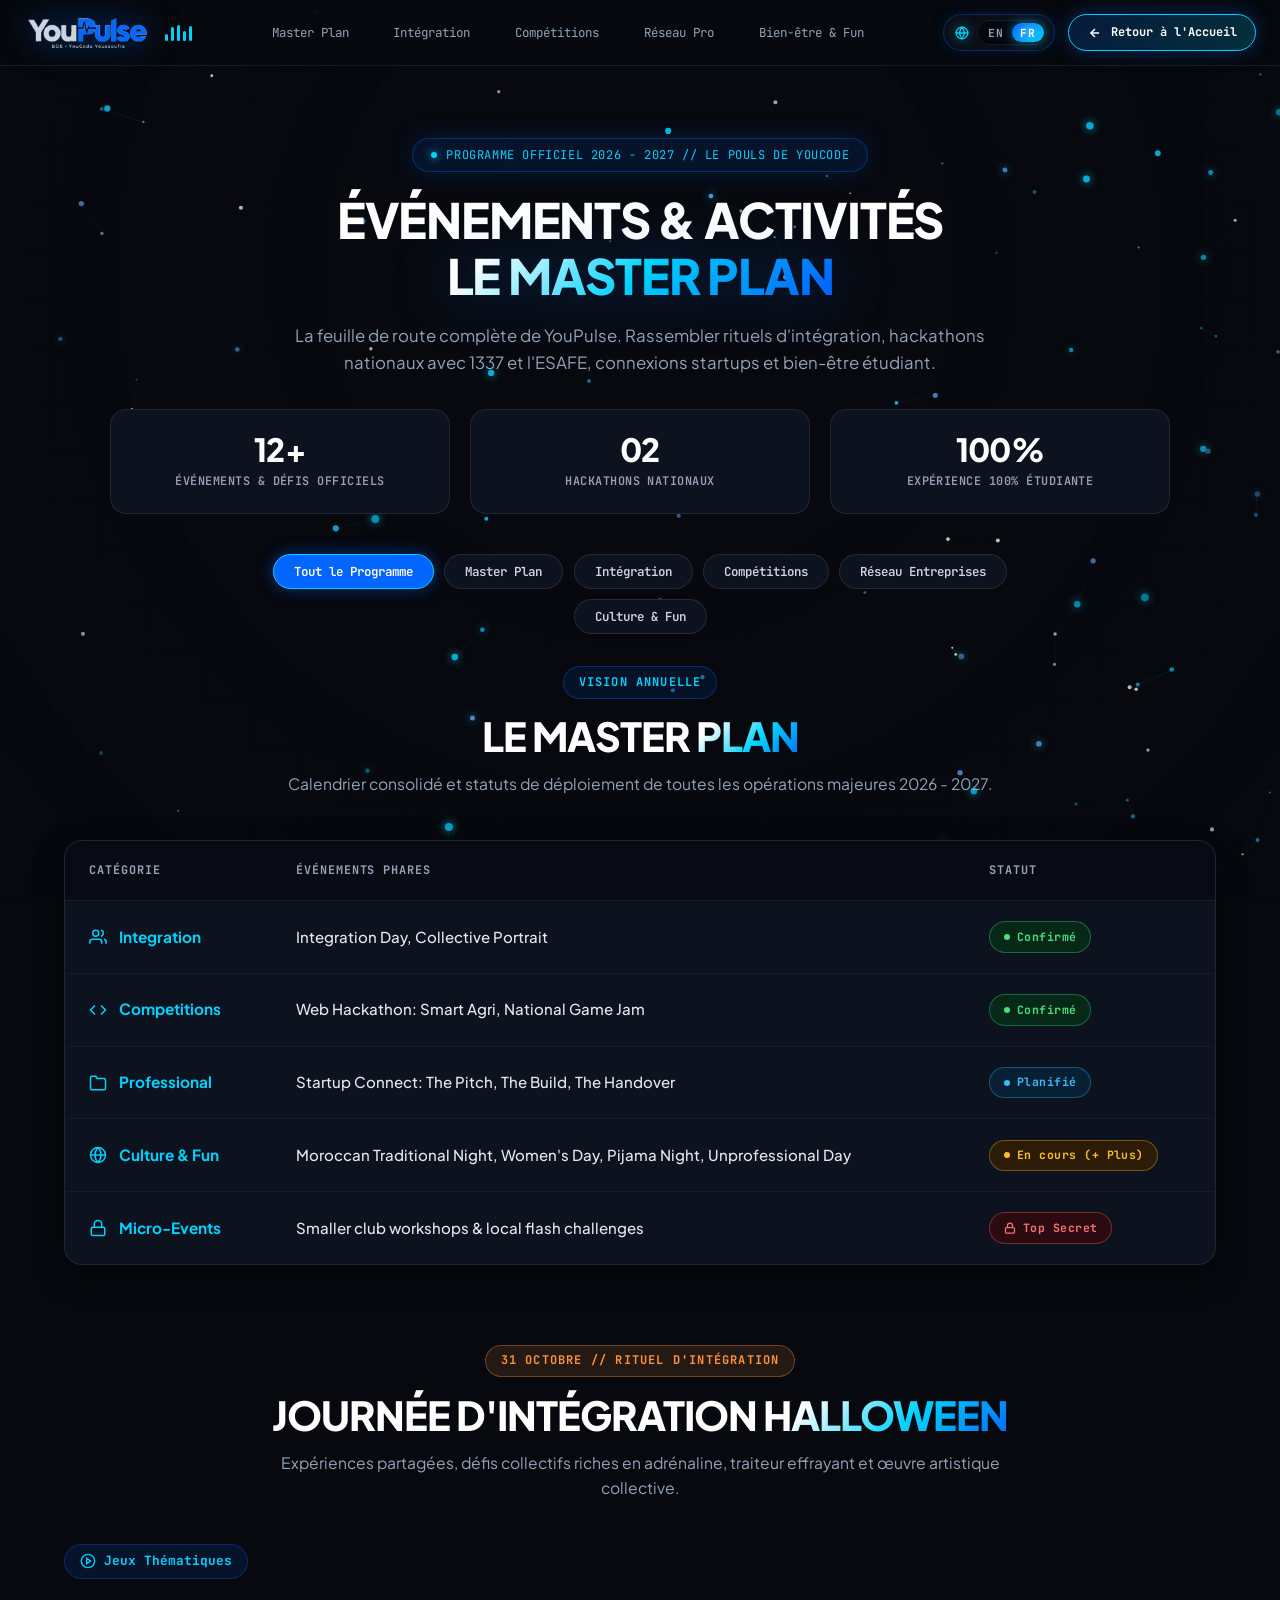
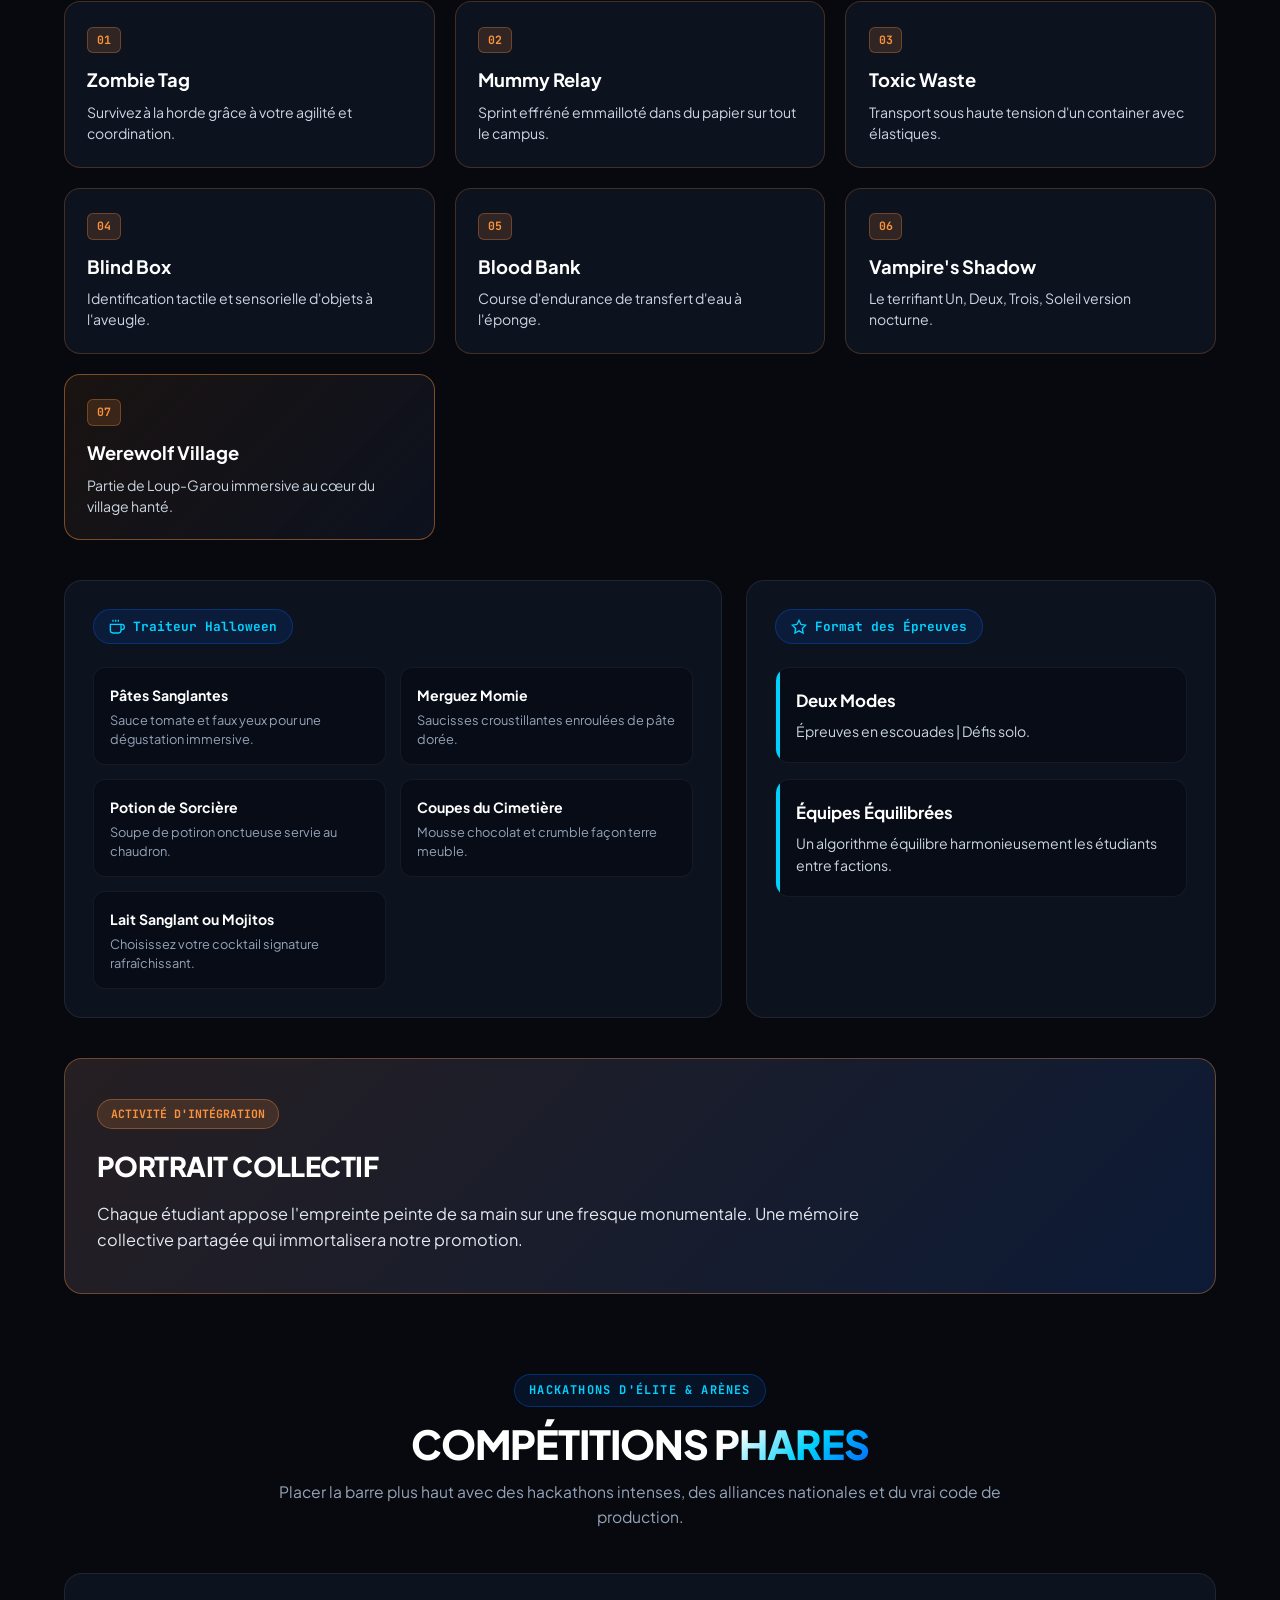
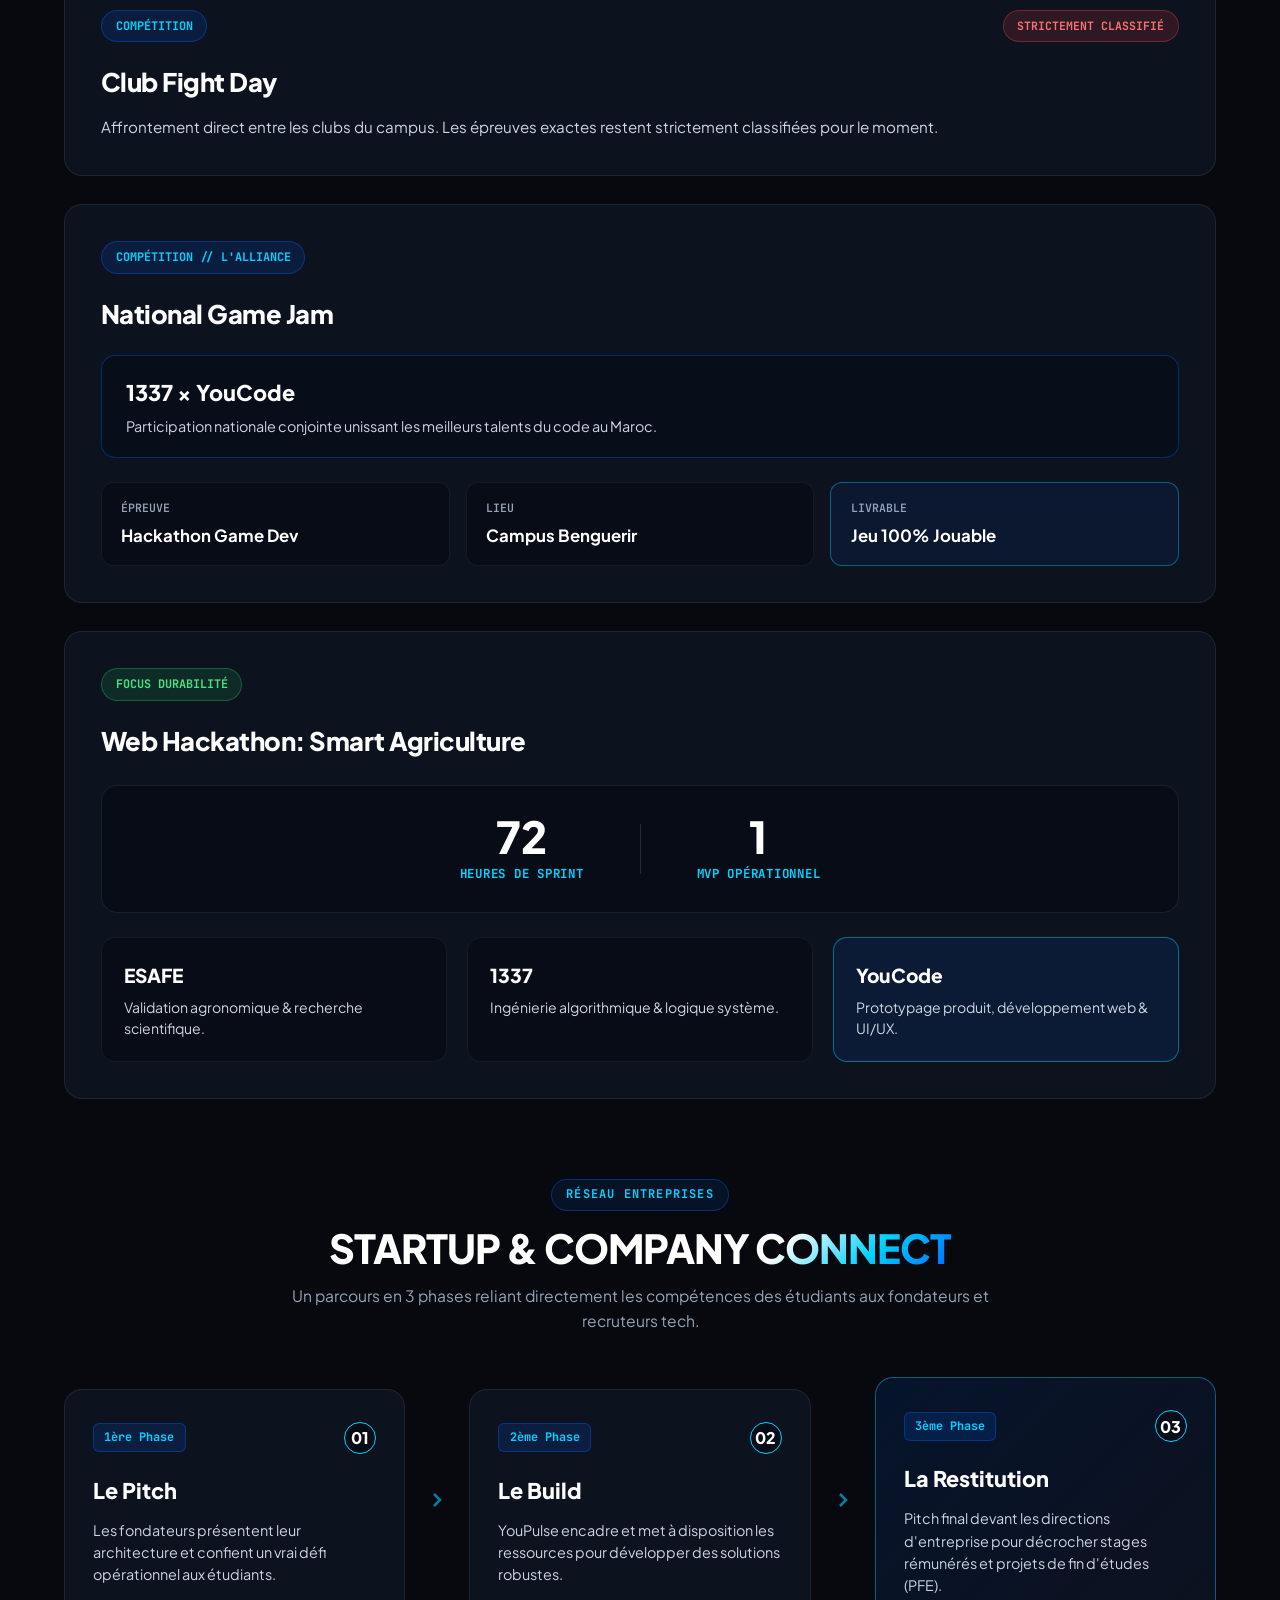
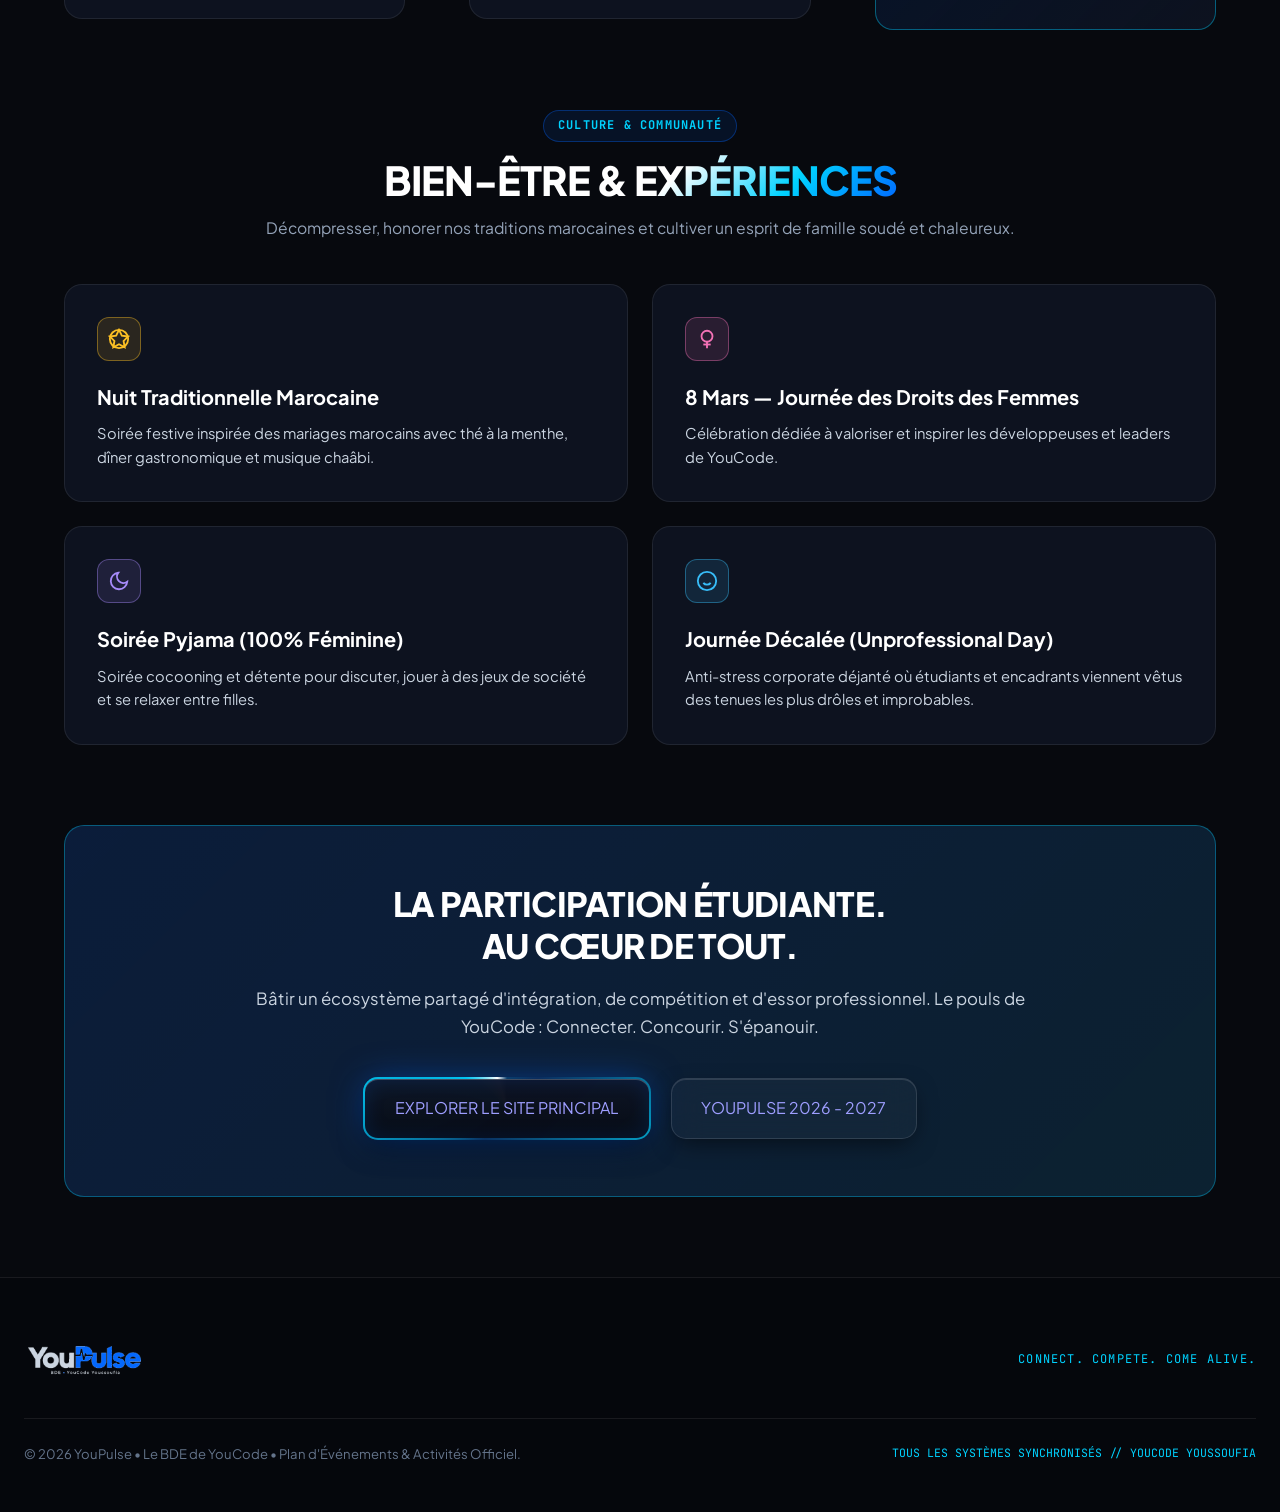
==== commit 33e88bba: "feat: add programme countdown lock screen, Vercel analytics, and assets" ====
--- a/programme.html
+++ b/programme.html
@@ -14,6 +14,41 @@
   <link href="https://fonts.googleapis.com/css2?family=JetBrains+Mono:wght@400;500;600;700&family=Plus+Jakarta+Sans:wght@400;500;600;700;800&family=Syne:wght@700;800&display=swap" rel="stylesheet">
 
   <link rel="stylesheet" href="style.css" />
+
+  <!-- Vercel Web Analytics & Speed Insights -->
+  <script>
+    window.va = window.va || function () { (window.vaq = window.vaq || []).push(arguments); };
+    window.si = window.si || function () { (window.siq = window.siq || []).push(arguments); };
+  </script>
+  <script defer src="/_vercel/insights/script.js"></script>
+  <script defer src="/_vercel/speed-insights/script.js"></script>
+
+  <!-- Early Anti-FOUC Lock Engine for Programme Embargo -->
+  <script>
+    (function () {
+      try {
+        var params = new URLSearchParams(window.location.search);
+        if (params.has('unlock')) return;
+        var targetTime;
+        if (params.has('test_sec')) {
+          var sec = parseInt(params.get('test_sec'), 10) || 10;
+          var key = 'youpulse_test_target_sec_' + sec;
+          if (!sessionStorage.getItem(key)) {
+            sessionStorage.setItem(key, String(Date.now() + sec * 1000));
+          }
+          targetTime = parseInt(sessionStorage.getItem(key), 10);
+        } else if (params.has('locked')) {
+          targetTime = Date.now() + 3600000;
+        } else {
+          // Official Launch Target: Friday 16 October 2026 at 14:00:00 (Ghda m3a 14:00)
+          targetTime = new Date(2026, 9, 16, 14, 0, 0).getTime();
+        }
+        if (targetTime - Date.now() > 0) {
+          document.documentElement.classList.add('programme-locked-mode');
+        }
+      } catch (e) {}
+    })();
+  </script>
 </head>
 <body class="programme-page-body">
 
@@ -44,7 +79,7 @@
         </a>
 
         <!-- Programme Nav Links -->
-        <nav class="header-nav">
+        <nav class="header-nav programme-nav-links">
           <a href="#masterplan" class="nav-link" data-i18n="nav_masterplan">Master Plan</a>
           <a href="#integration" class="nav-link" data-i18n="nav_integration">Intégration</a>
           <a href="#competitions" class="nav-link" data-i18n="nav_competitions">Compétitions</a>
@@ -82,6 +117,96 @@
       </div>
     </header>
 
+    <!-- Cyber Security Lock Screen (Active while Countdown > 0) -->
+    <div id="programme-lock-screen" class="programme-lock-screen" aria-live="polite">
+      <div class="lock-screen-container">
+        
+        <!-- Glowing Holographic Lock Shield -->
+        <div class="lock-shield-wrap">
+          <div class="lock-shield-halo"></div>
+          <div class="lock-shield-halo delay-pulse"></div>
+          <div class="lock-shield-circle" id="lock-shield-icon">
+            <svg class="lock-svg lock-svg-closed" width="38" height="38" viewBox="0 0 24 24" fill="none" stroke="currentColor" stroke-width="2.2" stroke-linecap="round" stroke-linejoin="round">
+              <rect x="3" y="11" width="18" height="11" rx="2" ry="2"></rect>
+              <path d="M7 11V7a5 5 0 0 1 10 0v4"></path>
+              <circle cx="12" cy="16" r="1.5" fill="currentColor"></circle>
+            </svg>
+            <svg class="lock-svg lock-svg-open" width="38" height="38" viewBox="0 0 24 24" fill="none" stroke="currentColor" stroke-width="2.2" stroke-linecap="round" stroke-linejoin="round">
+              <rect x="3" y="11" width="18" height="11" rx="2" ry="2"></rect>
+              <path d="M7 11V7a5 5 0 0 1 9.9-1"></path>
+              <circle cx="12" cy="16" r="1.5" fill="currentColor"></circle>
+            </svg>
+          </div>
+        </div>
+
+        <!-- Restricted Status Pill -->
+        <div class="lock-status-badge">
+          <span class="status-live-dot lock-red-pulse"></span>
+          <span data-i18n="lock_badge_status">ACCÈS VERROUILLÉ // EMBARGO EN COURS</span>
+        </div>
+
+        <!-- Lock Heading & Subtitle -->
+        <h1 class="lock-headline" data-i18n-html="lock_headline">
+          LE PROGRAMME EST ACTUELLEMENT <br />
+          <span class="gradient-blue">VERROUILLÉ</span>
+        </h1>
+
+        <p class="lock-subtext" data-i18n="lock_subtext">
+          La feuille de route officielle YouPulse 2026 - 2027 est sous embargo. Elle se déverrouillera automatiquement dès la fin du compte à rebours :
+        </p>
+
+        <!-- Bouncing Hamster Avatar ("Shhh!") -->
+        <div class="lock-hamster-box">
+          <div class="hamster-pump-wrapper lock-hamster-pump">
+            <div class="hamster-pump-ring"></div>
+            <div class="hamster-pump-ring"></div>
+            <div id="lock-bouncing-hamster" class="hamster-bouncing-avatar" title="Cliquer pour interagir avec le hamster">
+              <img src="assets/images/hamster_shhh.jpg" alt="Hamster Secret YouPulse" />
+            </div>
+          </div>
+          <div class="lock-hamster-tag" data-i18n="lock_hamster_tag">CONFIDENTIAL // GHDA M3A 14:00</div>
+        </div>
+
+        <!-- Giant Cyber Countdown Grid -->
+        <div class="lock-countdown-wrapper">
+          <div class="countdown-digits-grid lock-digits-grid">
+            <div class="digit-box">
+              <span class="digit-num" id="lock-count-days">00</span>
+              <span class="digit-lbl" data-i18n="count_days">Jours</span>
+            </div>
+            <div class="digit-box">
+              <span class="digit-num" id="lock-count-hours">00</span>
+              <span class="digit-lbl" data-i18n="count_hours">Heures</span>
+            </div>
+            <div class="digit-box">
+              <span class="digit-num" id="lock-count-mins">00</span>
+              <span class="digit-lbl" data-i18n="count_mins">Minutes</span>
+            </div>
+            <div class="digit-box">
+              <span class="digit-num" id="lock-count-secs">00</span>
+              <span class="digit-lbl" data-i18n="count_secs">Secondes</span>
+            </div>
+          </div>
+        </div>
+
+        <!-- Lock Actions: Return Home -->
+        <div class="lock-actions-row">
+          <a href="index.html" class="btn-laser-primary lock-return-btn">
+            <span class="btn-laser-glow" aria-hidden="true"></span>
+            <span class="btn-laser-content">
+              <svg width="15" height="15" viewBox="0 0 24 24" fill="none" stroke="currentColor" stroke-width="2.5"><line x1="19" y1="12" x2="5" y2="12"></line><polyline points="12 19 5 12 12 5"></polyline></svg>
+              <span data-i18n="lock_btn_home">Retourner à l'Accueil</span>
+            </span>
+          </a>
+        </div>
+
+        <div class="lock-system-tag" data-i18n="lock_system_tag">
+          SYNCHRONISATION BDE YOUPULSE • DÉVERROUILLAGE EN DIRECT SANS RECHARGEMENT
+        </div>
+
+      </div>
+    </div>
+
     <!-- Main Content -->
     <main class="programme-main-container">
 
@@ -112,10 +237,10 @@
             <span class="metric-hud-num" data-i18n="stat_hackathons_num">02</span>
             <span class="metric-hud-lbl" data-i18n="stat_hackathons_lbl">Hackathons Nationaux</span>
           </div>
-          <div class="metric-hud-card">
+          <!-- <div class="metric-hud-card">
             <span class="metric-hud-num highlight-alliance" data-i18n="stat_alliances_num">1337 & ESAFE</span>
             <span class="metric-hud-lbl" data-i18n="stat_alliances_lbl">Partenariats Nationaux</span>
-          </div>
+          </div> -->
           <div class="metric-hud-card">
             <span class="metric-hud-num" data-i18n="stat_spirit_num">100%</span>
             <span class="metric-hud-lbl" data-i18n="stat_spirit_lbl">Expérience 100% Étudiante</span>
--- a/style.css
+++ b/style.css
@@ -212,6 +212,43 @@
   background: rgba(255, 255, 255, 0.05);
 }
 
+.nav-link.nav-link-programme {
+  color: var(--blue-glow);
+  font-weight: 600;
+  border: 1px solid rgba(0, 210, 255, 0.25);
+  background: rgba(0, 210, 255, 0.06);
+}
+
+.nav-link.nav-link-programme:hover {
+  background: rgba(0, 210, 255, 0.15);
+  border-color: var(--blue-glow);
+  box-shadow: 0 0 14px rgba(0, 210, 255, 0.35);
+  color: #ffffff;
+}
+
+.btn-return-home {
+  display: inline-flex;
+  align-items: center;
+  gap: 0.5rem;
+  padding: 0.45rem 0.95rem;
+  border-radius: 999px;
+  background: rgba(0, 102, 255, 0.12);
+  border: 1px solid rgba(0, 210, 255, 0.35);
+  color: #ffffff;
+  font-family: var(--font-mono);
+  font-size: 0.76rem;
+  text-decoration: none;
+  font-weight: 600;
+  transition: all 0.25s var(--ease-spring);
+}
+
+.btn-return-home:hover {
+  background: rgba(0, 210, 255, 0.22);
+  border-color: var(--blue-glow);
+  box-shadow: 0 0 16px rgba(0, 210, 255, 0.4);
+  transform: translateY(-1px);
+}
+
 .header-actions {
   display: flex;
   align-items: center;
@@ -2074,3 +2111,1255 @@
     min-width: 20px;
   }
 }
+
+/* ==========================================================================
+   PROGRAMME PAGE SPECIFIC STYLES (OFFICIAL PRESENTATION 2026 - 2027)
+   Focused on Maximum Clarity, High Contrast, Clean Layout, Zero Glare
+   ========================================================================== */
+.programme-page-body {
+  background-color: #07090e;
+}
+
+.programme-page-body #soundwave-canvas {
+  opacity: 0.88 !important;
+}
+
+.programme-page-body .audio-grid-overlay {
+  opacity: 0.25 !important;
+}
+
+.programme-page-body .ambient-vignette {
+  opacity: 0.35 !important;
+}
+
+.programme-main-container {
+  max-width: 1200px;
+  margin: 0 auto;
+  padding: 2rem 1.5rem 5rem;
+  position: relative;
+  z-index: 2;
+}
+
+/* Hero Section */
+.programme-hero {
+  padding: 2.5rem 1rem 2rem;
+  text-align: center;
+  display: flex;
+  flex-direction: column;
+  align-items: center;
+}
+
+.programme-hero .hero-campus-pill {
+  margin-bottom: 1.25rem;
+}
+
+.programme-hero .hero-punchline {
+  font-family: var(--font-sans);
+  font-size: clamp(2rem, 3.8vw, 3.1rem);
+  font-weight: 800;
+  line-height: 1.15;
+  letter-spacing: -0.025em;
+  color: #ffffff;
+  max-width: 900px;
+  margin-bottom: 1.2rem;
+  text-shadow: none;
+}
+
+.programme-hero .hero-subtext {
+  font-size: 1.05rem;
+  color: #94a3b8;
+  max-width: 760px;
+  line-height: 1.6;
+  margin-bottom: 2rem;
+}
+
+/* Metrics HUD Grid */
+.programme-metrics-grid {
+  display: grid;
+  grid-template-columns: repeat(3, 1fr);
+  gap: 1.25rem;
+  width: 100%;
+  max-width: 1060px;
+  margin: 0 auto 2.5rem;
+}
+
+.metric-hud-card {
+  background: #0d121f;
+  border: 1px solid rgba(255, 255, 255, 0.08);
+  border-radius: 16px;
+  padding: 1.35rem 1rem;
+  text-align: center;
+  transition: all 0.25s var(--ease-spring);
+}
+
+.metric-hud-card:hover {
+  transform: translateY(-2px);
+  border-color: rgba(0, 210, 255, 0.4);
+  background: #111828;
+}
+
+.metric-hud-num {
+  display: block;
+  font-family: var(--font-sans);
+  font-size: 2rem;
+  font-weight: 800;
+  color: #ffffff;
+  line-height: 1.1;
+  letter-spacing: -0.02em;
+  margin-bottom: 0.35rem;
+  text-shadow: none;
+}
+
+.metric-hud-num.highlight-alliance {
+  color: var(--blue-glow);
+  font-size: 1.45rem;
+  line-height: 1.3;
+}
+
+.metric-hud-lbl {
+  display: block;
+  font-family: var(--font-mono);
+  font-size: 0.74rem;
+  font-weight: 600;
+  color: #94a3b8;
+  text-transform: uppercase;
+  letter-spacing: 0.04em;
+}
+
+/* Filter Pill Bar */
+.programme-filter-bar {
+  display: flex;
+  justify-content: center;
+  flex-wrap: wrap;
+  gap: 0.65rem;
+  margin: 0 auto;
+  max-width: 860px;
+}
+
+.filter-pill-btn {
+  padding: 0.5rem 1.25rem;
+  border-radius: 999px;
+  font-family: var(--font-mono);
+  font-size: 0.78rem;
+  font-weight: 600;
+  background: #0d121f;
+  border: 1px solid rgba(255, 255, 255, 0.1);
+  color: #cbd5e1;
+  cursor: pointer;
+  transition: all 0.2s ease;
+}
+
+.filter-pill-btn:hover {
+  border-color: var(--blue-glow);
+  color: #ffffff;
+  background: #131b2e;
+}
+
+.filter-pill-btn.active {
+  background: var(--blue-primary);
+  border-color: var(--blue-glow);
+  color: #ffffff;
+  box-shadow: 0 0 16px rgba(0, 102, 255, 0.45);
+}
+
+/* Sections Common */
+.programme-track-section {
+  margin-bottom: 5rem;
+  scroll-margin-top: 90px;
+}
+
+.programme-track-section .section-head {
+  text-align: center;
+  margin-bottom: 2.75rem;
+}
+
+.programme-track-section .section-heading {
+  font-family: var(--font-sans);
+  font-size: clamp(1.8rem, 3.2vw, 2.5rem);
+  font-weight: 800;
+  letter-spacing: -0.025em;
+  color: #ffffff;
+  margin-bottom: 0.75rem;
+  text-shadow: none;
+}
+
+.programme-track-section .section-sub {
+  color: #94a3b8;
+  font-size: 0.98rem;
+  max-width: 760px;
+  margin: 0 auto;
+  line-height: 1.6;
+}
+
+.block-header-pill {
+  display: inline-flex;
+  align-items: center;
+  gap: 0.5rem;
+  font-family: var(--font-mono);
+  font-size: 0.8rem;
+  font-weight: 700;
+  color: var(--blue-glow);
+  background: rgba(0, 102, 255, 0.12);
+  border: 1px solid rgba(0, 102, 255, 0.3);
+  padding: 0.4rem 0.95rem;
+  border-radius: 999px;
+  margin-bottom: 1.4rem;
+}
+
+/* Section 1: Master Plan Table */
+.masterplan-table-wrapper {
+  overflow-x: auto;
+  background: #0d121f;
+  border: 1px solid rgba(255, 255, 255, 0.08);
+  border-radius: 18px;
+  box-shadow: 0 10px 30px rgba(0, 0, 0, 0.35);
+}
+
+.masterplan-table {
+  width: 100%;
+  border-collapse: collapse;
+  font-family: var(--font-sans);
+}
+
+.masterplan-table th {
+  font-family: var(--font-mono);
+  font-size: 0.74rem;
+  font-weight: 700;
+  text-transform: uppercase;
+  letter-spacing: 0.08em;
+  color: #94a3b8;
+  padding: 1.25rem 1.5rem;
+  text-align: left;
+  border-bottom: 1px solid rgba(255, 255, 255, 0.08);
+  background: #080b13;
+}
+
+.masterplan-table td {
+  padding: 1.25rem 1.5rem;
+  border-bottom: 1px solid rgba(255, 255, 255, 0.04);
+  vertical-align: middle;
+}
+
+.masterplan-table tr:hover td {
+  background: rgba(255, 255, 255, 0.02);
+}
+
+.masterplan-table tr:last-child td {
+  border-bottom: none;
+}
+
+.td-category {
+  font-weight: 700;
+  color: #ffffff;
+  font-size: 0.96rem;
+  white-space: nowrap;
+}
+
+.category-icon-cell {
+  display: flex;
+  align-items: center;
+  gap: 0.75rem;
+  color: var(--blue-glow);
+}
+
+.td-events {
+  color: #e2e8f0;
+  font-size: 0.94rem;
+  line-height: 1.5;
+  font-weight: 500;
+}
+
+.status-tag {
+  display: inline-flex;
+  align-items: center;
+  gap: 0.45rem;
+  padding: 0.35rem 0.85rem;
+  border-radius: 999px;
+  font-family: var(--font-mono);
+  font-size: 0.72rem;
+  font-weight: 700;
+  letter-spacing: 0.04em;
+  white-space: nowrap;
+}
+
+.tag-status-dot {
+  width: 6px;
+  height: 6px;
+  border-radius: 50%;
+  background: currentColor;
+}
+
+.status-confirmed {
+  background: #062817;
+  border: 1px solid rgba(74, 222, 128, 0.35);
+  color: #4ade80;
+}
+
+.status-scheduled {
+  background: #082035;
+  border: 1px solid rgba(56, 189, 248, 0.35);
+  color: #38bdf8;
+}
+
+.status-ongoing {
+  background: #2b1b07;
+  border: 1px solid rgba(251, 191, 36, 0.35);
+  color: #fbbf24;
+}
+
+.status-secret {
+  background: #2b0b10;
+  border: 1px solid rgba(248, 113, 113, 0.35);
+  color: #f87171;
+}
+
+/* Section 2: Halloween Integration */
+.section-tag-halloween {
+  color: #fb923c;
+  border-color: rgba(251, 146, 60, 0.35);
+  background: rgba(251, 146, 60, 0.12);
+}
+
+.themed-games-grid {
+  display: grid;
+  grid-template-columns: repeat(auto-fit, minmax(280px, 1fr));
+  gap: 1.25rem;
+  margin-bottom: 2.5rem;
+}
+
+.game-item-card {
+  background: #0d121f;
+  border: 1px solid rgba(251, 146, 60, 0.22);
+  border-radius: 16px;
+  padding: 1.4rem;
+  transition: all 0.25s var(--ease-spring);
+}
+
+.game-item-card:hover {
+  border-color: #fb923c;
+  transform: translateY(-3px);
+  background: #111726;
+  box-shadow: 0 8px 24px rgba(251, 146, 60, 0.15);
+}
+
+.game-item-card-highlight {
+  border-color: rgba(251, 146, 60, 0.45);
+  background: linear-gradient(135deg, rgba(251, 146, 60, 0.08), #0d121f);
+}
+
+.game-num-badge {
+  font-family: var(--font-mono);
+  font-size: 0.72rem;
+  font-weight: 700;
+  color: #fb923c;
+  background: rgba(251, 146, 60, 0.15);
+  border: 1px solid rgba(251, 146, 60, 0.3);
+  padding: 0.2rem 0.55rem;
+  border-radius: 6px;
+  display: inline-block;
+  margin-bottom: 0.75rem;
+}
+
+.game-name {
+  font-family: var(--font-sans);
+  font-size: 1.15rem;
+  font-weight: 700;
+  color: #ffffff;
+  margin-bottom: 0.45rem;
+}
+
+.game-desc {
+  font-size: 0.88rem;
+  color: #cbd5e1;
+  line-height: 1.5;
+}
+
+/* Catering & Format Split */
+.catering-format-container {
+  display: grid;
+  grid-template-columns: 1.4fr 1fr;
+  gap: 1.5rem;
+  margin-bottom: 2.5rem;
+}
+
+.catering-box,
+.format-box {
+  background: #0d121f;
+  border: 1px solid rgba(255, 255, 255, 0.08);
+  border-radius: 18px;
+  padding: 1.75rem;
+}
+
+.catering-cards-grid {
+  display: grid;
+  grid-template-columns: repeat(auto-fit, minmax(210px, 1fr));
+  gap: 0.85rem;
+}
+
+.catering-item-card {
+  background: #080c16;
+  border: 1px solid rgba(255, 255, 255, 0.06);
+  border-radius: 12px;
+  padding: 1rem;
+  transition: all 0.2s;
+}
+
+.catering-item-card:hover {
+  border-color: rgba(251, 146, 60, 0.4);
+  background: #0d1222;
+}
+
+.catering-dish-name {
+  display: block;
+  font-family: var(--font-sans);
+  font-weight: 700;
+  font-size: 0.88rem;
+  color: #ffffff;
+  margin-bottom: 0.3rem;
+}
+
+.catering-dish-desc {
+  display: block;
+  font-size: 0.8rem;
+  color: #94a3b8;
+  line-height: 1.45;
+}
+
+.format-cards-stack {
+  display: flex;
+  flex-direction: column;
+  gap: 1rem;
+}
+
+.format-rule-card {
+  background: #080c16;
+  border: 1px solid rgba(255, 255, 255, 0.06);
+  border-radius: 14px;
+  padding: 1.25rem;
+  position: relative;
+  overflow: hidden;
+}
+
+.format-rule-indicator {
+  position: absolute;
+  left: 0;
+  top: 0;
+  bottom: 0;
+  width: 4px;
+  background: var(--blue-glow);
+}
+
+.format-rule-title {
+  font-family: var(--font-sans);
+  font-size: 1.05rem;
+  font-weight: 700;
+  color: #ffffff;
+  margin-bottom: 0.4rem;
+}
+
+.format-rule-desc {
+  font-size: 0.88rem;
+  color: #cbd5e1;
+  line-height: 1.5;
+}
+
+/* Collective Portrait */
+.collective-portrait-card {
+  position: relative;
+  border-radius: 18px;
+  padding: 2.5rem 2rem;
+  background: linear-gradient(135deg, rgba(251, 146, 60, 0.1), rgba(0, 102, 255, 0.1)), #0d121f;
+  border: 1px solid rgba(251, 146, 60, 0.35);
+  overflow: hidden;
+}
+
+.portrait-glow {
+  display: none;
+}
+
+.portrait-tag-badge {
+  display: inline-block;
+  font-family: var(--font-mono);
+  font-size: 0.72rem;
+  font-weight: 700;
+  color: #fb923c;
+  background: rgba(251, 146, 60, 0.15);
+  border: 1px solid rgba(251, 146, 60, 0.35);
+  padding: 0.3rem 0.8rem;
+  border-radius: 999px;
+  margin-bottom: 1rem;
+}
+
+.portrait-title {
+  font-family: var(--font-sans);
+  font-size: 1.7rem;
+  font-weight: 800;
+  color: #ffffff;
+  margin-bottom: 0.75rem;
+  letter-spacing: -0.02em;
+}
+
+.portrait-desc {
+  font-size: 1.02rem;
+  color: #e2e8f0;
+  max-width: 820px;
+  line-height: 1.6;
+}
+
+/* Section 3: Competitions */
+.comp-feature-card {
+  background: #0d121f;
+  border: 1px solid rgba(255, 255, 255, 0.08);
+  border-radius: 18px;
+  padding: 2.25rem;
+  margin-bottom: 1.75rem;
+  transition: all 0.25s;
+}
+
+.comp-feature-card:hover {
+  border-color: rgba(0, 102, 255, 0.45);
+  background: #101626;
+}
+
+.comp-card-badge-row {
+  display: flex;
+  align-items: center;
+  justify-content: space-between;
+  gap: 1rem;
+  margin-bottom: 1.25rem;
+}
+
+.comp-category-chip {
+  font-family: var(--font-mono);
+  font-size: 0.74rem;
+  font-weight: 700;
+  color: var(--blue-glow);
+  background: rgba(0, 102, 255, 0.14);
+  border: 1px solid rgba(0, 102, 255, 0.35);
+  padding: 0.35rem 0.85rem;
+  border-radius: 999px;
+}
+
+.sustainability-chip {
+  color: #4ade80;
+  background: rgba(34, 197, 94, 0.14);
+  border-color: rgba(34, 197, 94, 0.35);
+}
+
+.comp-status-classified {
+  font-family: var(--font-mono);
+  font-size: 0.72rem;
+  font-weight: 700;
+  color: #f87171;
+  background: rgba(239, 68, 68, 0.14);
+  border: 1px solid rgba(239, 68, 68, 0.35);
+  padding: 0.35rem 0.85rem;
+  border-radius: 999px;
+}
+
+.comp-card-title {
+  font-family: var(--font-sans);
+  font-size: 1.6rem;
+  font-weight: 800;
+  color: #ffffff;
+  margin-bottom: 0.75rem;
+  letter-spacing: -0.02em;
+}
+
+.comp-card-desc {
+  font-size: 0.95rem;
+  color: #cbd5e1;
+  line-height: 1.6;
+  max-width: 860px;
+}
+
+.gamejam-alliance-box {
+  background: #080d1a;
+  border: 1px solid rgba(0, 102, 255, 0.35);
+  border-radius: 14px;
+  padding: 1.25rem 1.5rem;
+  margin: 1.25rem 0 1.5rem;
+}
+
+.alliance-name {
+  font-family: var(--font-sans);
+  font-size: 1.35rem;
+  font-weight: 800;
+  color: #ffffff;
+  margin-bottom: 0.35rem;
+}
+
+.alliance-desc {
+  font-size: 0.9rem;
+  color: #cbd5e1;
+  line-height: 1.5;
+}
+
+.gamejam-specs-grid {
+  display: grid;
+  grid-template-columns: repeat(3, 1fr);
+  gap: 1rem;
+}
+
+.spec-cell {
+  background: #080c16;
+  border: 1px solid rgba(255, 255, 255, 0.06);
+  border-radius: 12px;
+  padding: 1rem 1.2rem;
+}
+
+.spec-cell.highlight-cell {
+  border-color: rgba(0, 210, 255, 0.4);
+  background: rgba(0, 102, 255, 0.08);
+}
+
+.spec-lbl {
+  display: block;
+  font-family: var(--font-mono);
+  font-size: 0.72rem;
+  color: #94a3b8;
+  text-transform: uppercase;
+  margin-bottom: 0.3rem;
+  font-weight: 600;
+}
+
+.spec-val {
+  display: block;
+  font-family: var(--font-sans);
+  font-size: 1.05rem;
+  font-weight: 700;
+  color: #ffffff;
+}
+
+/* Smart Agri Hackathon */
+.hackathon-stats-banner {
+  display: flex;
+  align-items: center;
+  justify-content: center;
+  gap: 3.5rem;
+  background: #080c16;
+  border: 1px solid rgba(255, 255, 255, 0.08);
+  border-radius: 16px;
+  padding: 1.75rem;
+  margin: 1.5rem 0;
+}
+
+.hack-stat-col {
+  text-align: center;
+}
+
+.hack-big-num {
+  display: block;
+  font-family: var(--font-sans);
+  font-size: 2.75rem;
+  font-weight: 800;
+  color: #ffffff;
+  line-height: 1;
+  margin-bottom: 0.35rem;
+  text-shadow: none;
+}
+
+.hack-stat-text {
+  display: block;
+  font-family: var(--font-mono);
+  font-size: 0.78rem;
+  font-weight: 700;
+  color: var(--blue-glow);
+  letter-spacing: 0.06em;
+}
+
+.hack-stat-separator {
+  width: 1px;
+  height: 50px;
+  background: rgba(255, 255, 255, 0.12);
+}
+
+.triple-alliance-grid {
+  display: grid;
+  grid-template-columns: repeat(3, 1fr);
+  gap: 1.25rem;
+}
+
+.alliance-role-card {
+  background: #080c16;
+  border: 1px solid rgba(255, 255, 255, 0.06);
+  border-radius: 14px;
+  padding: 1.35rem;
+}
+
+.alliance-youcode-highlight {
+  border-color: rgba(0, 210, 255, 0.45);
+  background: rgba(0, 102, 255, 0.1);
+}
+
+.alliance-partner-name {
+  font-family: var(--font-sans);
+  font-size: 1.2rem;
+  font-weight: 800;
+  color: #ffffff;
+  margin-bottom: 0.4rem;
+}
+
+.alliance-partner-desc {
+  font-size: 0.88rem;
+  color: #cbd5e1;
+  line-height: 1.5;
+}
+
+/* Section 4: Industry Network (3 Phases Pipeline) */
+.pipeline-phases-container {
+  display: flex;
+  align-items: center;
+  gap: 1.25rem;
+}
+
+.pipeline-step-card {
+  flex: 1;
+  background: #0d121f;
+  border: 1px solid rgba(255, 255, 255, 0.08);
+  border-radius: 18px;
+  padding: 2rem 1.75rem;
+  transition: all 0.25s;
+}
+
+.pipeline-step-card:hover {
+  transform: translateY(-3px);
+  border-color: rgba(0, 210, 255, 0.45);
+  background: #101626;
+}
+
+.pipeline-step-card.highlight-step {
+  border-color: rgba(0, 210, 255, 0.4);
+  background: linear-gradient(135deg, rgba(0, 102, 255, 0.12), #0d121f);
+}
+
+.pipeline-step-top {
+  display: flex;
+  align-items: center;
+  justify-content: space-between;
+  margin-bottom: 1.25rem;
+}
+
+.pipeline-phase-badge {
+  font-family: var(--font-mono);
+  font-size: 0.74rem;
+  font-weight: 700;
+  color: var(--blue-glow);
+  background: rgba(0, 102, 255, 0.15);
+  border: 1px solid rgba(0, 102, 255, 0.35);
+  padding: 0.25rem 0.65rem;
+  border-radius: 6px;
+}
+
+.pipeline-step-dot {
+  font-family: var(--font-sans);
+  font-weight: 800;
+  font-size: 1rem;
+  color: #ffffff;
+  width: 32px;
+  height: 32px;
+  border-radius: 50%;
+  background: #080c16;
+  border: 1px solid var(--blue-glow);
+  display: flex;
+  align-items: center;
+  justify-content: center;
+}
+
+.pipeline-step-title {
+  font-family: var(--font-sans);
+  font-size: 1.35rem;
+  font-weight: 800;
+  color: #ffffff;
+  margin-bottom: 0.65rem;
+}
+
+.pipeline-step-desc {
+  font-size: 0.9rem;
+  color: #cbd5e1;
+  line-height: 1.55;
+}
+
+.pipeline-connector-arrow {
+  color: var(--blue-glow);
+  flex-shrink: 0;
+  opacity: 0.6;
+}
+
+/* Section 5: Culture & Well-being */
+.experiences-grid {
+  display: grid;
+  grid-template-columns: repeat(2, 1fr);
+  gap: 1.5rem;
+}
+
+.exp-card {
+  background: #0d121f;
+  border: 1px solid rgba(255, 255, 255, 0.08);
+  border-radius: 18px;
+  padding: 2rem;
+  transition: all 0.25s var(--ease-spring);
+}
+
+.exp-card:hover {
+  transform: translateY(-3px);
+  border-color: rgba(0, 210, 255, 0.4);
+  background: #111726;
+}
+
+.exp-card-icon {
+  width: 44px;
+  height: 44px;
+  border-radius: 12px;
+  background: rgba(0, 102, 255, 0.12);
+  border: 1px solid rgba(0, 102, 255, 0.3);
+  color: var(--blue-glow);
+  display: flex;
+  align-items: center;
+  justify-content: center;
+  margin-bottom: 1.25rem;
+}
+
+.exp-card-moroccan .exp-card-icon {
+  color: #fbbf24;
+  border-color: rgba(251, 191, 36, 0.4);
+  background: rgba(251, 191, 36, 0.12);
+}
+
+.exp-card-women .exp-card-icon {
+  color: #f472b6;
+  border-color: rgba(244, 114, 182, 0.4);
+  background: rgba(244, 114, 182, 0.12);
+}
+
+.exp-card-pijama .exp-card-icon {
+  color: #a78bfa;
+  border-color: rgba(167, 139, 250, 0.4);
+  background: rgba(167, 139, 250, 0.12);
+}
+
+.exp-card-unprofessional .exp-card-icon {
+  color: #38bdf8;
+  border-color: rgba(56, 189, 248, 0.4);
+  background: rgba(56, 189, 248, 0.12);
+}
+
+.exp-card-title {
+  font-family: var(--font-sans);
+  font-size: 1.25rem;
+  font-weight: 700;
+  color: #ffffff;
+  margin-bottom: 0.6rem;
+}
+
+.exp-card-desc {
+  font-size: 0.92rem;
+  color: #cbd5e1;
+  line-height: 1.6;
+}
+
+/* Section 6: Manifesto Banner */
+.manifesto-banner-wrap {
+  margin-top: 4.5rem;
+}
+
+.manifesto-card {
+  position: relative;
+  background: linear-gradient(135deg, rgba(0, 102, 255, 0.12), rgba(0, 210, 255, 0.08)), #0d121f;
+  border: 1px solid rgba(0, 210, 255, 0.35);
+  border-radius: 20px;
+  padding: 3.5rem 2rem;
+  text-align: center;
+  overflow: hidden;
+}
+
+.manifesto-glow {
+  display: none;
+}
+
+.manifesto-inner {
+  position: relative;
+  z-index: 2;
+  max-width: 800px;
+  margin: 0 auto;
+}
+
+.manifesto-title {
+  font-family: var(--font-sans);
+  font-size: 2.1rem;
+  font-weight: 800;
+  color: #ffffff;
+  line-height: 1.25;
+  margin-bottom: 1.2rem;
+  letter-spacing: -0.02em;
+}
+
+.manifesto-desc {
+  font-size: 1.05rem;
+  color: #cbd5e1;
+  line-height: 1.65;
+  margin-bottom: 2.25rem;
+}
+
+.manifesto-actions {
+  display: flex;
+  align-items: center;
+  justify-content: center;
+  gap: 1.25rem;
+  flex-wrap: wrap;
+}
+
+/* Responsive Rules for Programme Page */
+@media (max-width: 1024px) {
+  .programme-metrics-grid {
+    grid-template-columns: repeat(2, 1fr);
+  }
+  .catering-format-container {
+    grid-template-columns: 1fr;
+  }
+  .pipeline-phases-container {
+    flex-direction: column;
+  }
+  .pipeline-connector-arrow {
+    transform: rotate(90deg);
+  }
+}
+
+@media (max-width: 768px) {
+  .programme-main-container {
+    padding: 1.5rem 1rem 4rem;
+  }
+  .gamejam-specs-grid,
+  .triple-alliance-grid,
+  .experiences-grid {
+    grid-template-columns: 1fr;
+  }
+  .hackathon-stats-banner {
+    flex-direction: column;
+    gap: 1.5rem;
+  }
+  .hack-stat-separator {
+    width: 60px;
+    height: 1px;
+  }
+  .manifesto-card {
+    padding: 2.5rem 1.25rem;
+  }
+  .manifesto-title {
+    font-size: 1.65rem;
+  }
+}
+
+/* ==========================================================================
+   PROGRAMME LOCK SCREEN & EMBARGO SYSTEM (CYBER SHIELD & REALTIME UNLOCK)
+   ========================================================================== */
+html.programme-locked-mode .programme-main-container,
+html.programme-locked-mode .programme-nav-links {
+  display: none !important;
+}
+
+.programme-lock-screen {
+  display: none;
+  position: relative;
+  z-index: 10;
+  max-width: 860px;
+  margin: 2rem auto 5rem;
+  padding: 0 1.25rem;
+}
+
+html.programme-locked-mode .programme-lock-screen {
+  display: block;
+}
+
+.lock-screen-container {
+  background: rgba(8, 12, 22, 0.82);
+  backdrop-filter: blur(24px);
+  -webkit-backdrop-filter: blur(24px);
+  border: 1px solid rgba(0, 210, 255, 0.28);
+  border-radius: 28px;
+  padding: 3.2rem 2.2rem;
+  text-align: center;
+  display: flex;
+  flex-direction: column;
+  align-items: center;
+  box-shadow: 0 25px 70px rgba(0, 0, 0, 0.8), 0 0 50px rgba(0, 102, 255, 0.16);
+  position: relative;
+  overflow: hidden;
+  transition: opacity 0.55s ease, transform 0.55s cubic-bezier(0.16, 1, 0.3, 1);
+}
+
+.lock-screen-container::before {
+  content: '';
+  position: absolute;
+  top: 0;
+  left: 15%;
+  right: 15%;
+  height: 2px;
+  background: linear-gradient(90deg, transparent, var(--blue-cyan), transparent);
+}
+
+.lock-shield-wrap {
+  position: relative;
+  width: 94px;
+  height: 94px;
+  display: flex;
+  align-items: center;
+  justify-content: center;
+  margin-bottom: 1.5rem;
+}
+
+.lock-shield-halo {
+  position: absolute;
+  inset: -10px;
+  border-radius: 50%;
+  border: 1.5px solid rgba(0, 210, 255, 0.38);
+  animation: lockPulseHalo 2.6s infinite ease-out;
+}
+
+.lock-shield-halo.delay-pulse {
+  animation-delay: 1.3s;
+}
+
+@keyframes lockPulseHalo {
+  0% { transform: scale(0.8); opacity: 0.9; }
+  100% { transform: scale(1.45); opacity: 0; }
+}
+
+.lock-shield-circle {
+  width: 78px;
+  height: 78px;
+  border-radius: 50%;
+  background: linear-gradient(135deg, rgba(0, 102, 255, 0.28), rgba(0, 210, 255, 0.12));
+  border: 1.5px solid rgba(0, 210, 255, 0.55);
+  display: flex;
+  align-items: center;
+  justify-content: center;
+  color: var(--blue-glow);
+  box-shadow: 0 0 28px rgba(0, 210, 255, 0.45);
+  transition: all 0.5s ease;
+}
+
+.lock-svg-open {
+  display: none;
+}
+
+.lock-screen-container.unlocked-blast .lock-shield-circle {
+  background: linear-gradient(135deg, rgba(16, 185, 129, 0.35), rgba(52, 211, 153, 0.2));
+  border-color: #34d399;
+  color: #34d399;
+  box-shadow: 0 0 40px rgba(52, 211, 153, 0.7);
+  transform: scale(1.15) rotate(5deg);
+}
+
+.lock-screen-container.unlocked-blast .lock-svg-closed {
+  display: none;
+}
+
+.lock-screen-container.unlocked-blast .lock-svg-open {
+  display: block;
+}
+
+.lock-status-badge {
+  display: inline-flex;
+  align-items: center;
+  gap: 0.55rem;
+  padding: 0.4rem 1.05rem;
+  border-radius: 999px;
+  background: rgba(239, 68, 68, 0.12);
+  border: 1px solid rgba(239, 68, 68, 0.4);
+  font-family: var(--font-mono);
+  font-size: 0.74rem;
+  font-weight: 700;
+  color: #f87171;
+  letter-spacing: 0.1em;
+  margin-bottom: 1.25rem;
+  text-transform: uppercase;
+}
+
+.lock-red-pulse {
+  background: #ef4444 !important;
+  box-shadow: 0 0 10px #ef4444 !important;
+}
+
+.lock-headline {
+  font-family: var(--font-sans);
+  font-size: clamp(1.85rem, 3.8vw, 2.9rem);
+  font-weight: 800;
+  line-height: 1.2;
+  margin-bottom: 1rem;
+}
+
+.lock-subtext {
+  max-width: 620px;
+  font-size: 1.02rem;
+  color: var(--text-secondary);
+  line-height: 1.6;
+  margin-bottom: 2.2rem;
+}
+
+.lock-hamster-box {
+  display: flex;
+  flex-direction: column;
+  align-items: center;
+  margin-bottom: 2.2rem;
+}
+
+.lock-hamster-pump {
+  margin: 0.5rem auto;
+}
+
+.lock-hamster-tag {
+  font-family: var(--font-mono);
+  font-size: 0.72rem;
+  color: var(--blue-glow);
+  font-weight: 700;
+  letter-spacing: 0.12em;
+  margin-top: 0.85rem;
+  text-transform: uppercase;
+}
+
+.lock-countdown-wrapper {
+  max-width: 540px;
+  width: 100%;
+  margin-bottom: 2.4rem;
+}
+
+.lock-digits-grid .digit-box {
+  padding: 1.2rem 0.5rem;
+  background: rgba(4, 7, 14, 0.88);
+  border: 1px solid rgba(0, 210, 255, 0.32);
+  box-shadow: 0 8px 24px rgba(0, 0, 0, 0.6), inset 0 0 16px rgba(0, 102, 255, 0.22);
+}
+
+.lock-digits-grid .digit-num {
+  font-size: clamp(2.1rem, 3.4vw, 2.75rem);
+  color: #ffffff;
+  text-shadow: 0 0 20px rgba(0, 210, 255, 0.45);
+}
+
+.lock-digits-grid .digit-lbl {
+  font-size: 0.72rem;
+  color: var(--blue-glow);
+  margin-top: 0.45rem;
+}
+
+.lock-actions-row {
+  display: flex;
+  justify-content: center;
+  margin-bottom: 1.5rem;
+}
+
+.lock-system-tag {
+  font-family: var(--font-mono);
+  font-size: 0.68rem;
+  color: rgba(255, 255, 255, 0.42);
+  letter-spacing: 0.08em;
+  text-transform: uppercase;
+}
+
+/* Unlock animation for main container */
+@keyframes programmeUnlockReveal {
+  0% {
+    opacity: 0;
+    transform: translateY(35px) scale(0.98);
+    filter: blur(10px);
+  }
+  100% {
+    opacity: 1;
+    transform: translateY(0) scale(1);
+    filter: blur(0);
+  }
+}
+
+.programme-unlocked-reveal {
+  animation: programmeUnlockReveal 0.85s cubic-bezier(0.16, 1, 0.3, 1) forwards;
+}
+
+/* Shake animation when trying to click locked CTA */
+@keyframes lockShake {
+  0%, 100% { transform: translateX(0); }
+  20%, 60% { transform: translateX(-8px); }
+  40%, 80% { transform: translateX(8px); }
+}
+
+.lock-shake {
+  animation: lockShake 0.45s cubic-bezier(0.36, 0.07, 0.19, 0.97) both;
+}
+
+/* Locked CTA button styling in index modal */
+.is-locked-cta {
+  background: rgba(239, 68, 68, 0.1) !important;
+  border-color: rgba(239, 68, 68, 0.45) !important;
+  box-shadow: 0 0 20px rgba(239, 68, 68, 0.18) !important;
+  cursor: pointer;
+}
+
+.is-locked-cta .btn-laser-glow {
+  background: radial-gradient(circle, rgba(239, 68, 68, 0.35) 0%, transparent 70%) !important;
+}
+
+.is-locked-cta:hover {
+  border-color: #ef4444 !important;
+  box-shadow: 0 0 25px rgba(239, 68, 68, 0.35) !important;
+}
+
+.is-unlocked-cta {
+  background: rgba(16, 185, 129, 0.18) !important;
+  border-color: #10b981 !important;
+  box-shadow: 0 0 25px rgba(16, 185, 129, 0.4) !important;
+  animation: pulseUnlockedCta 2s infinite ease-in-out;
+}
+
+@keyframes pulseUnlockedCta {
+  0%, 100% { box-shadow: 0 0 20px rgba(16, 185, 129, 0.35); }
+  50% { box-shadow: 0 0 35px rgba(52, 211, 153, 0.65); }
+}
+
+.nav-link.nav-link-programme.is-nav-locked {
+  position: relative;
+}
+
+.nav-link.nav-link-programme.is-nav-locked::after {
+  content: '🔒';
+  font-size: 0.68rem;
+  margin-left: 0.35rem;
+  vertical-align: middle;
+}
+
+.nav-link.nav-link-programme.is-nav-unlocked::after {
+  content: '✨';
+  font-size: 0.68rem;
+  margin-left: 0.35rem;
+  vertical-align: middle;
+}
+
+.embargo-unlocked {
+  color: #34d399 !important;
+}
+
+.pill-unlocked {
+  color: #34d399 !important;
+  border-color: rgba(52, 211, 153, 0.4) !important;
+}
+
+@media (max-width: 640px) {
+  .lock-screen-container {
+    padding: 2.2rem 1.25rem;
+    border-radius: 20px;
+  }
+  .lock-shield-wrap {
+    width: 76px;
+    height: 76px;
+  }
+  .lock-shield-circle {
+    width: 64px;
+    height: 64px;
+  }
+  .lock-digits-grid {
+    gap: 0.4rem;
+  }
+  .lock-digits-grid .digit-box {
+    padding: 0.8rem 0.3rem;
+  }
+}
+
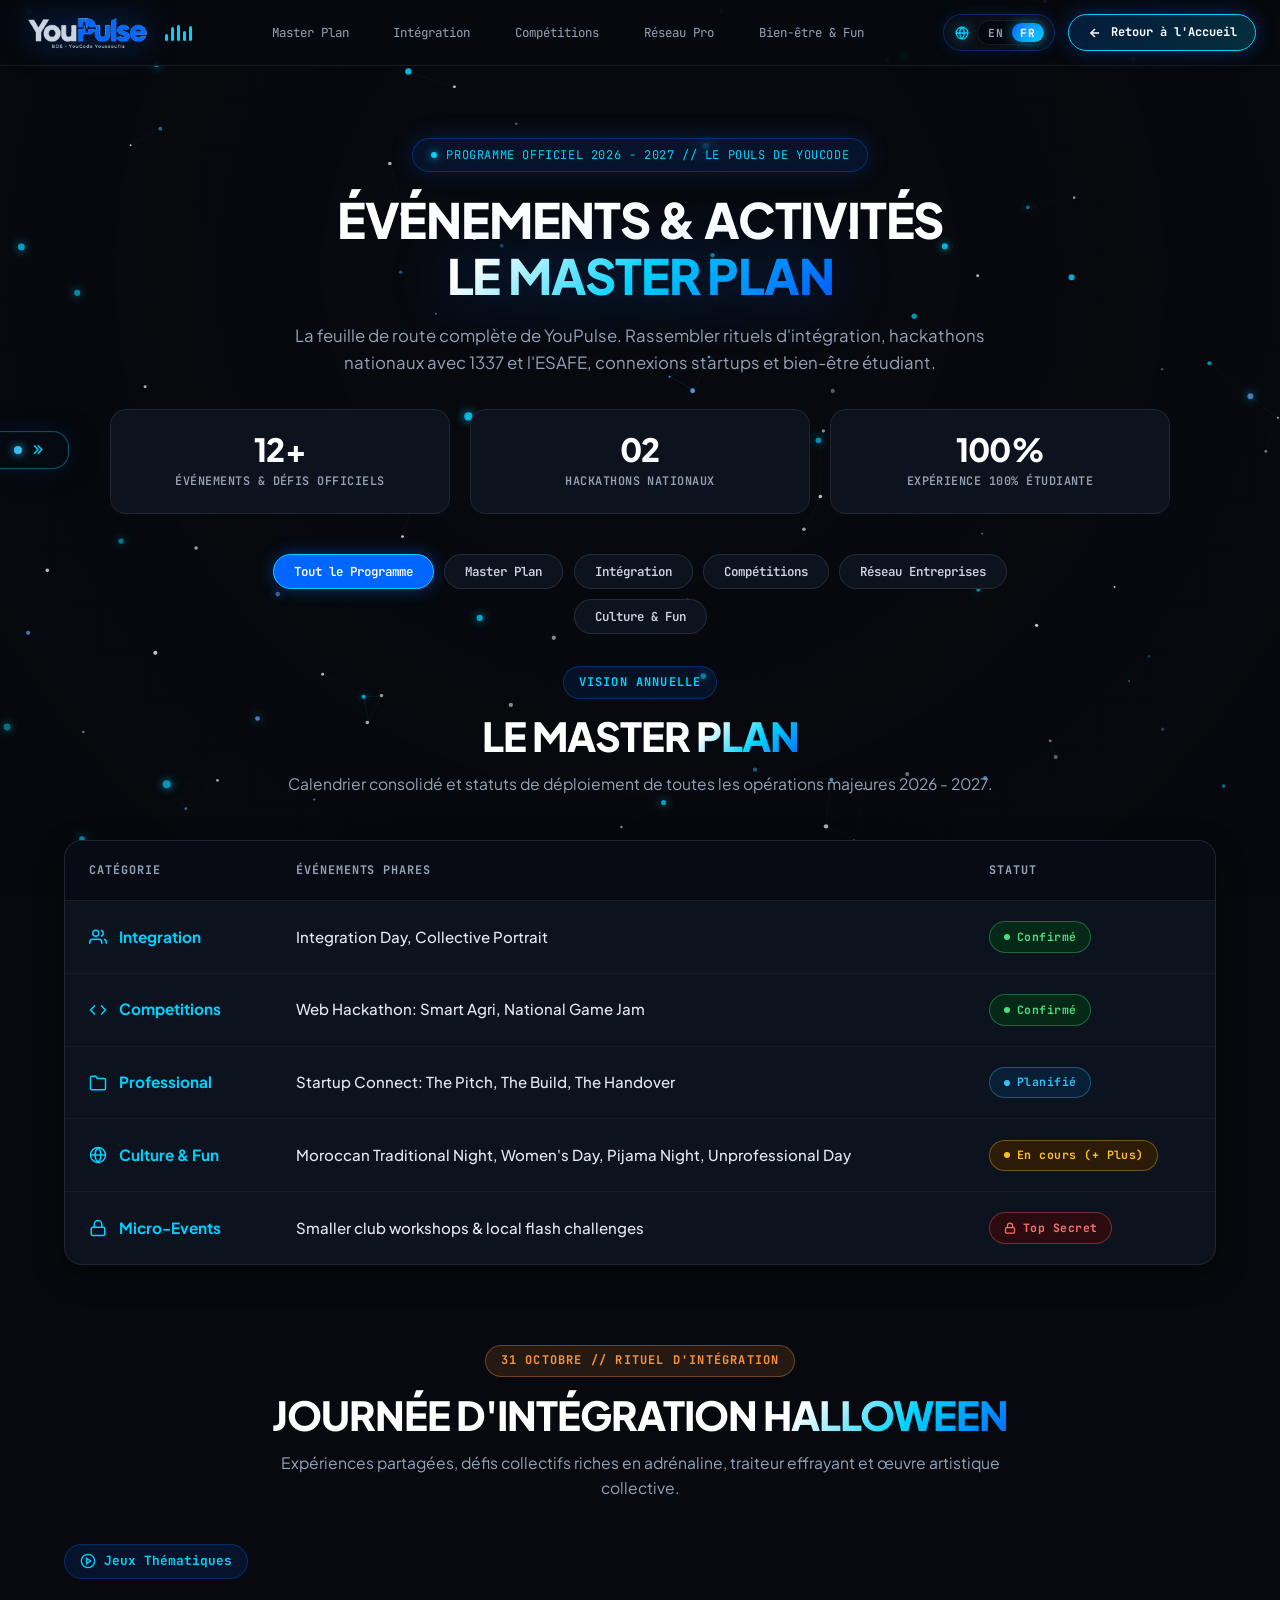
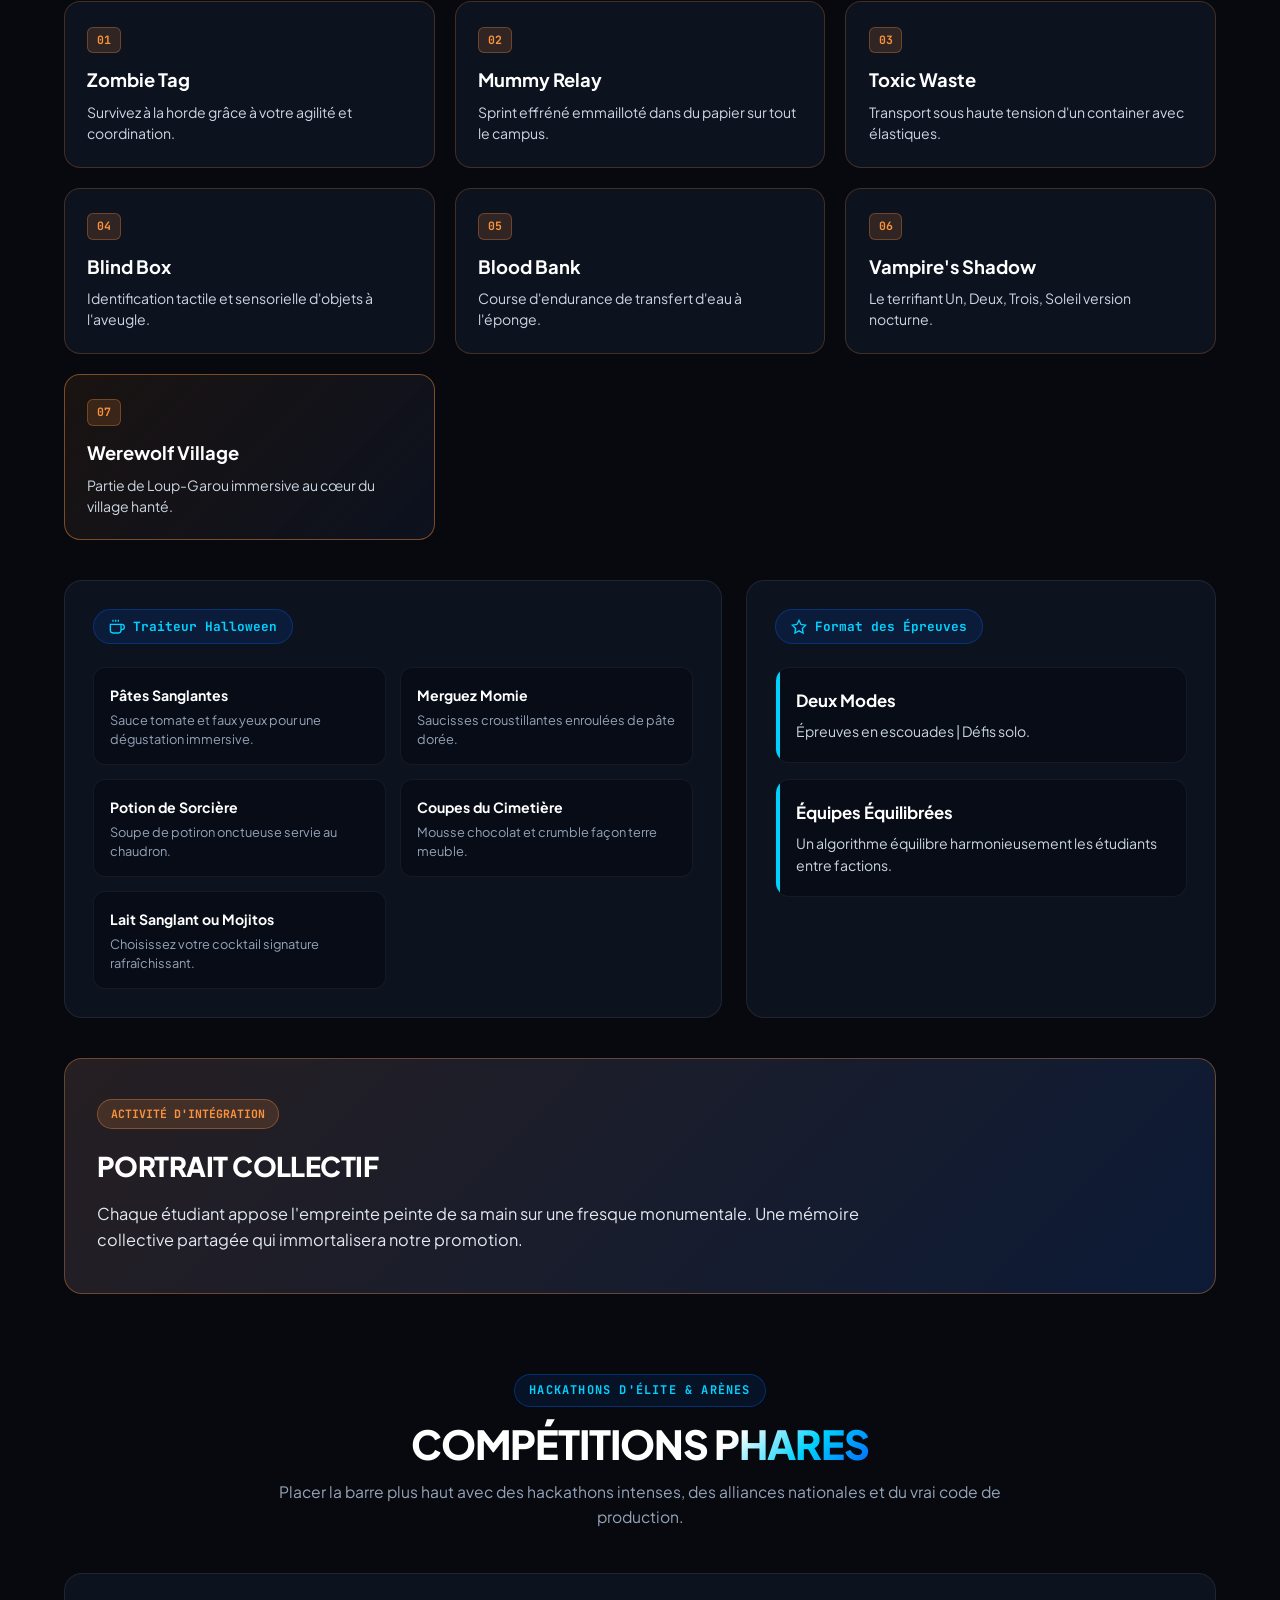
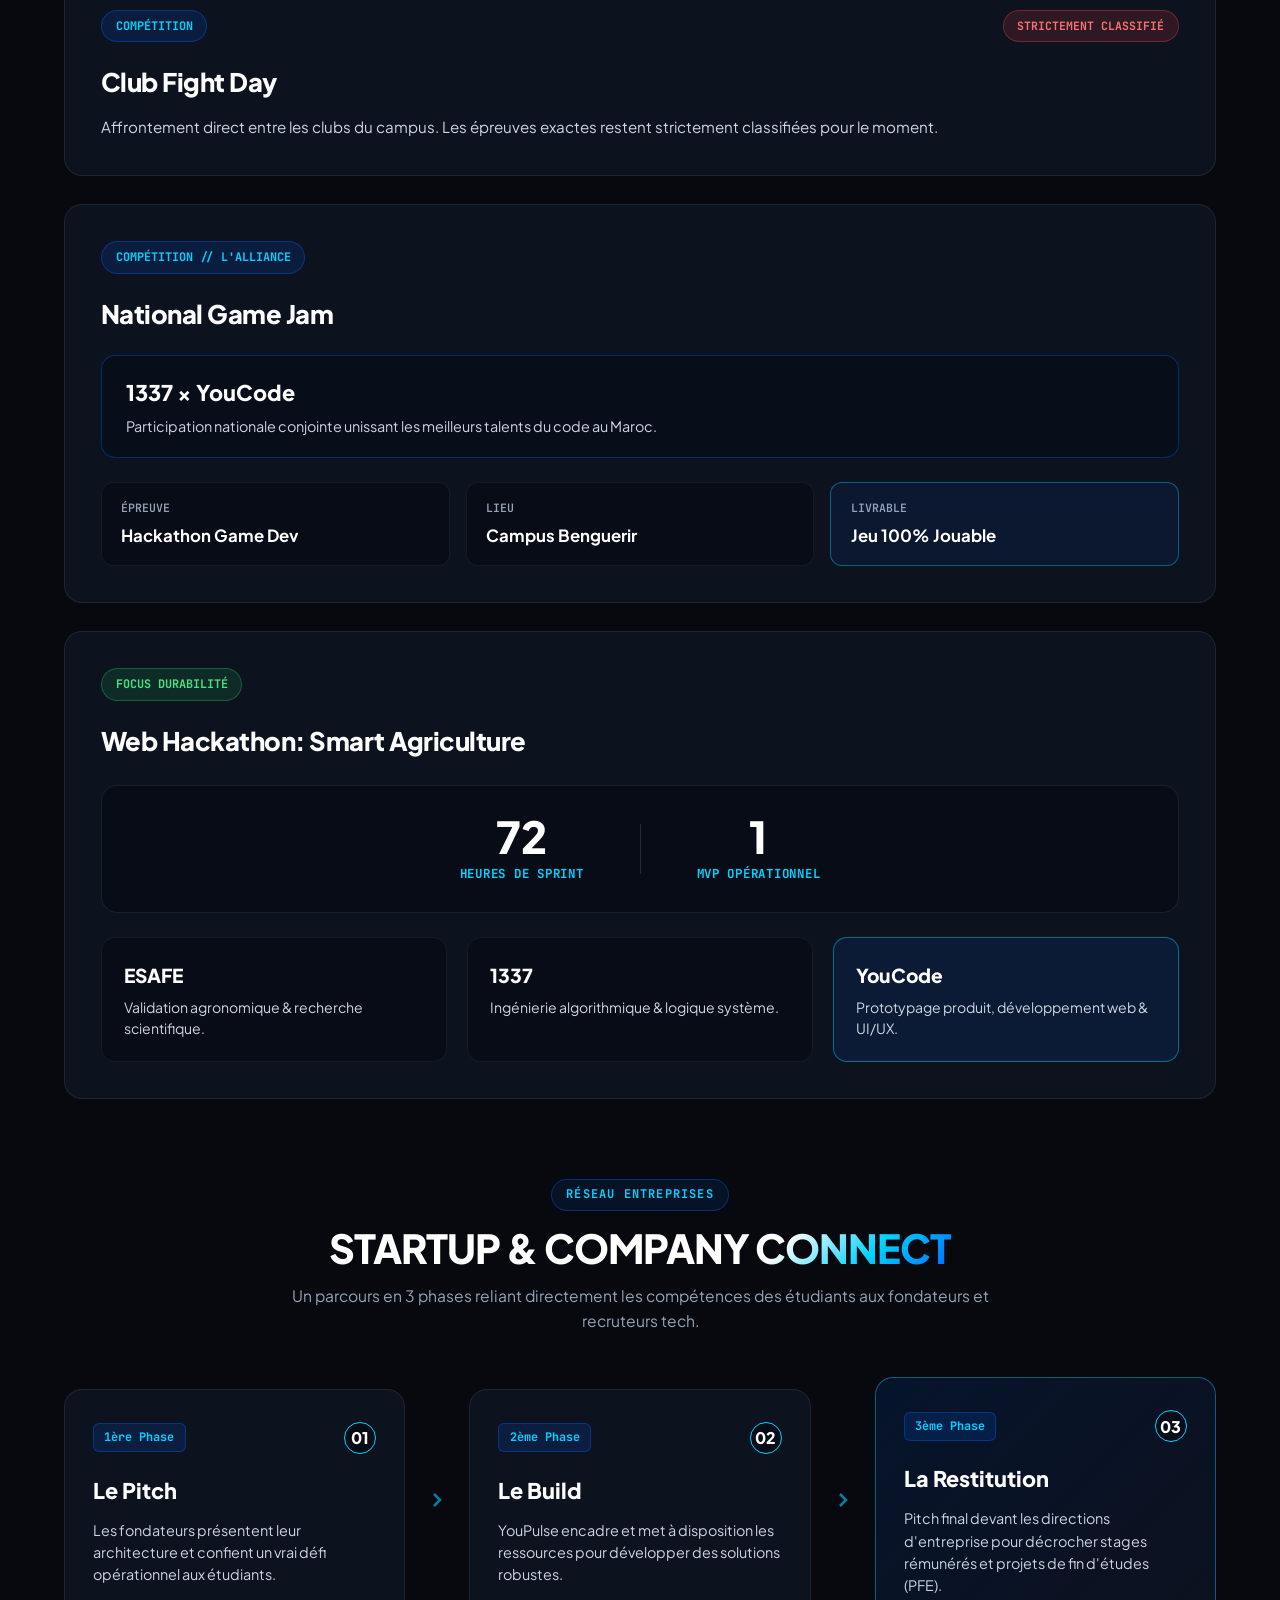
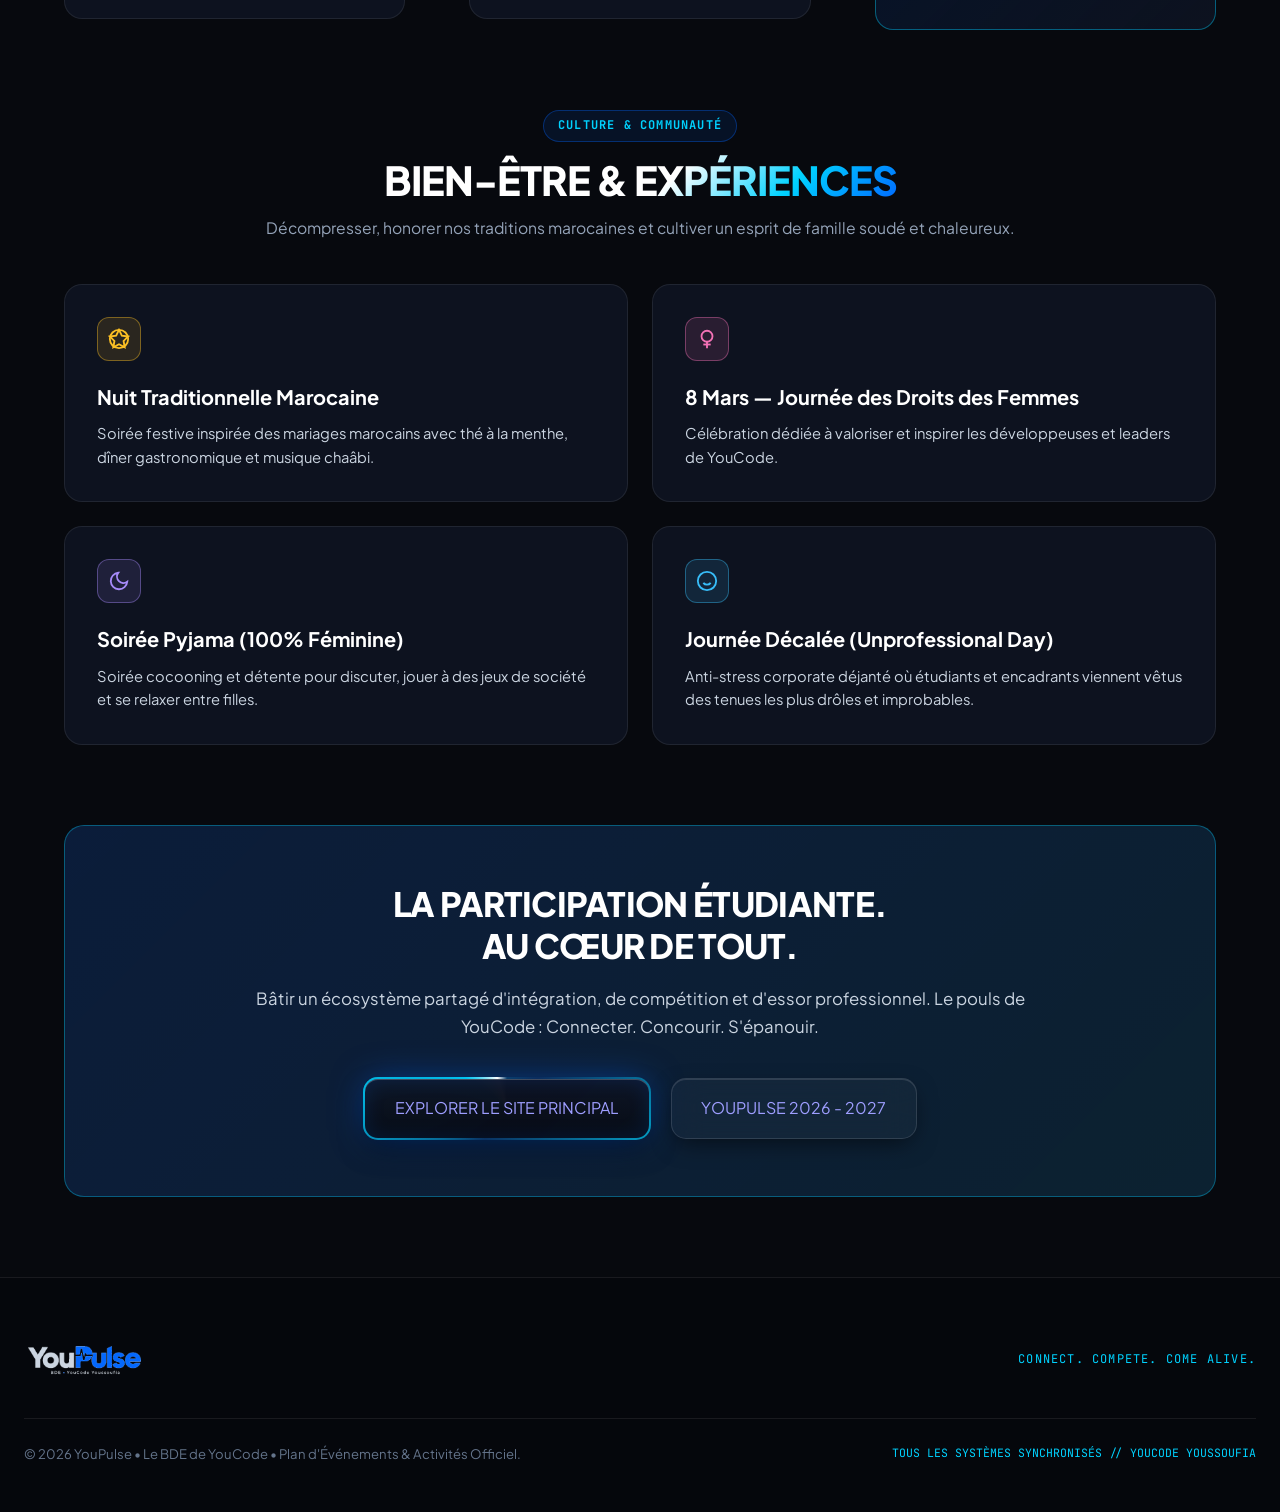
==== commit b78c1f26: "feat: add collapsible left side-spine navigation and update launch countdown time" ====
--- a/programme.html
+++ b/programme.html
@@ -41,7 +41,7 @@
           targetTime = Date.now() + 3600000;
         } else {
           // Official Launch Target: Friday 16 October 2026 at 14:00:00 (Ghda m3a 14:00)
-          targetTime = new Date(2026, 9, 16, 14, 0, 0).getTime();
+          targetTime = new Date(2026, 9, 16, 16, 0, 0).getTime();
         }
         if (targetTime - Date.now() > 0) {
           document.documentElement.classList.add('programme-locked-mode');
@@ -205,6 +205,109 @@
         </div>
 
       </div>
+    </div>
+
+    <!-- Floating Left Cyber Side-Spine Navigation (HUD Scroll Spy with Toggle Tab) -->
+    <div id="programme-left-spine-wrapper" class="programme-left-spine-wrapper">
+      
+      <!-- Sleek >> / << Cyber Toggle Tab Button -->
+      <button id="spine-toggle-btn" class="left-spine-toggle-tab" type="button" aria-expanded="false" aria-label="Afficher ou masquer les tracks" title="Tracks Navigator">
+        <span class="spine-toggle-beacon"></span>
+        <span class="spine-toggle-icon">
+          <!-- Chevron Open (>>) -->
+          <svg class="chevron-open-svg" width="15" height="15" viewBox="0 0 24 24" fill="none" stroke="currentColor" stroke-width="2.6" stroke-linecap="round" stroke-linejoin="round">
+            <polyline points="7 18 13 12 7 6"></polyline>
+            <polyline points="13 18 19 12 13 6"></polyline>
+          </svg>
+          <!-- Chevron Close (<<) -->
+          <svg class="chevron-close-svg" width="15" height="15" viewBox="0 0 24 24" fill="none" stroke="currentColor" stroke-width="2.6" stroke-linecap="round" stroke-linejoin="round">
+            <polyline points="11 18 5 12 11 6"></polyline>
+            <polyline points="17 18 11 12 17 6"></polyline>
+          </svg>
+        </span>
+        <span class="spine-toggle-txt" data-i18n="spine_toggle_tracks"></span>
+      </button>
+
+      <!-- The Side Navigation List -->
+      <nav id="programme-left-spine" class="programme-left-spine-nav" aria-label="Navigation des sections du programme">
+        <div class="left-spine-track-line">
+          <span class="left-spine-spark" aria-hidden="true"></span>
+        </div>
+
+        <div class="spine-dots-list">
+          
+          <!-- Section 1: Master Plan -->
+          <a href="#masterplan" class="spine-dot-item" data-section="masterplan" aria-label="Master Plan">
+            <div class="spine-dot-node">
+              <span class="spine-dot-halo" aria-hidden="true"></span>
+              <span class="spine-dot-circle">
+                <span class="spine-dot-core"></span>
+              </span>
+            </div>
+            <div class="spine-dot-label">
+              <span class="spine-dot-num">01</span>
+              <span class="spine-dot-text" data-i18n="nav_masterplan">Master Plan</span>
+            </div>
+          </a>
+
+          <!-- Section 2: Intégration -->
+          <a href="#integration" class="spine-dot-item" data-section="integration" aria-label="Intégration">
+            <div class="spine-dot-node">
+              <span class="spine-dot-halo" aria-hidden="true"></span>
+              <span class="spine-dot-circle">
+                <span class="spine-dot-core"></span>
+              </span>
+            </div>
+            <div class="spine-dot-label">
+              <span class="spine-dot-num">02</span>
+              <span class="spine-dot-text" data-i18n="nav_integration">Intégration</span>
+            </div>
+          </a>
+
+          <!-- Section 3: Compétitions -->
+          <a href="#competitions" class="spine-dot-item" data-section="competitions" aria-label="Compétitions">
+            <div class="spine-dot-node">
+              <span class="spine-dot-halo" aria-hidden="true"></span>
+              <span class="spine-dot-circle">
+                <span class="spine-dot-core"></span>
+              </span>
+            </div>
+            <div class="spine-dot-label">
+              <span class="spine-dot-num">03</span>
+              <span class="spine-dot-text" data-i18n="nav_competitions">Compétitions</span>
+            </div>
+          </a>
+
+          <!-- Section 4: Réseau Pro -->
+          <a href="#industry" class="spine-dot-item" data-section="industry" aria-label="Réseau Pro">
+            <div class="spine-dot-node">
+              <span class="spine-dot-halo" aria-hidden="true"></span>
+              <span class="spine-dot-circle">
+                <span class="spine-dot-core"></span>
+              </span>
+            </div>
+            <div class="spine-dot-label">
+              <span class="spine-dot-num">04</span>
+              <span class="spine-dot-text" data-i18n="nav_industry">Réseau Pro</span>
+            </div>
+          </a>
+
+          <!-- Section 5: Culture & Fun -->
+          <a href="#culture" class="spine-dot-item" data-section="culture" aria-label="Bien-être & Fun">
+            <div class="spine-dot-node">
+              <span class="spine-dot-halo" aria-hidden="true"></span>
+              <span class="spine-dot-circle">
+                <span class="spine-dot-core"></span>
+              </span>
+            </div>
+            <div class="spine-dot-label">
+              <span class="spine-dot-num">05</span>
+              <span class="spine-dot-text" data-i18n="nav_culture">Bien-être & Fun</span>
+            </div>
+          </a>
+
+        </div>
+      </nav>
     </div>
 
     <!-- Main Content -->
--- a/style.css
+++ b/style.css
@@ -3363,3 +3363,381 @@
   }
 }
 
+/* ==========================================================================
+   PROGRAMME FLOATING LEFT SIDE-SPINE (COLLAPSIBLE DRAWER WITH >> TOGGLE)
+   ========================================================================== */
+.programme-left-spine-wrapper {
+  position: fixed;
+  left: 0;
+  top: 50%;
+  transform: translateY(-50%);
+  z-index: 95;
+  display: flex;
+  align-items: center;
+  transition: transform 0.45s cubic-bezier(0.16, 1, 0.3, 1);
+  pointer-events: none;
+}
+
+/* Hidden while lock screen is active */
+html.programme-locked-mode .programme-left-spine-wrapper {
+  display: none !important;
+}
+
+/* The >> / << Cybernetic Toggle Tab Button */
+.left-spine-toggle-tab {
+  pointer-events: auto;
+  position: absolute;
+  left: 0;
+  top: 50%;
+  transform: translateY(-50%);
+  display: inline-flex;
+  align-items: center;
+  gap: 0.5rem;
+  padding: 0.65rem 0.95rem 0.65rem 0.85rem;
+  background: rgba(6, 10, 18, 0.94);
+  backdrop-filter: blur(20px);
+  -webkit-backdrop-filter: blur(20px);
+  border: 1.5px solid rgba(0, 210, 255, 0.42);
+  border-left: none;
+  border-radius: 0 16px 16px 0;
+  color: #ffffff;
+  cursor: pointer;
+  box-shadow: 4px 0 25px rgba(0, 0, 0, 0.8), 0 0 20px rgba(0, 102, 255, 0.25);
+  transition: all 0.4s cubic-bezier(0.16, 1, 0.3, 1);
+  z-index: 99;
+}
+
+.left-spine-toggle-tab:hover {
+  background: rgba(10, 18, 36, 0.98);
+  border-color: var(--blue-glow);
+  box-shadow: 6px 0 30px rgba(0, 0, 0, 0.9), 0 0 28px rgba(0, 210, 255, 0.5);
+  padding-right: 1.15rem;
+}
+
+.spine-toggle-beacon {
+  width: 8px;
+  height: 8px;
+  border-radius: 50%;
+  background: #38bdf8;
+  box-shadow: 0 0 10px #38bdf8;
+  animation: beaconPulse 2.2s infinite ease-in-out;
+}
+
+@keyframes beaconPulse {
+  0%, 100% { transform: scale(0.9); opacity: 0.75; }
+  50% { transform: scale(1.35); opacity: 1; }
+}
+
+.spine-toggle-icon {
+  display: flex;
+  align-items: center;
+  color: var(--blue-glow);
+  transition: transform 0.3s ease;
+}
+
+.chevron-close-svg {
+  display: none;
+}
+
+.chevron-open-svg {
+  display: block;
+}
+
+.spine-toggle-txt {
+  font-family: var(--font-mono);
+  font-size: 0.74rem;
+  font-weight: 700;
+  letter-spacing: 0.12em;
+  color: #ffffff;
+  text-transform: uppercase;
+}
+
+/* When expanded: morph icon to << and position smoothly beside spine */
+body.left-spine-open .chevron-open-svg {
+  display: none;
+}
+body.left-spine-open .chevron-close-svg {
+  display: block;
+  color: #38bdf8;
+}
+
+body.left-spine-open .left-spine-toggle-tab {
+  top: -48px;
+  left: 18px;
+  transform: translateY(0);
+  border-radius: 999px;
+  border: 1.5px solid rgba(0, 210, 255, 0.5);
+  padding: 0.42rem 0.85rem;
+  background: rgba(6, 10, 18, 0.96);
+  box-shadow: 0 4px 20px rgba(0, 0, 0, 0.85), 0 0 18px rgba(0, 210, 255, 0.35);
+}
+
+body.left-spine-open .left-spine-toggle-tab:hover {
+  background: rgba(12, 22, 42, 0.98);
+  border-color: var(--blue-glow);
+  box-shadow: 0 4px 25px rgba(0, 0, 0, 0.9), 0 0 25px rgba(0, 210, 255, 0.5);
+  padding-right: 0.85rem;
+}
+
+/* Side navigation container - COLLAPSED BY DEFAULT */
+.programme-left-spine-nav {
+  position: relative;
+  left: 20px;
+  display: flex;
+  flex-direction: column;
+  align-items: flex-start;
+  opacity: 0;
+  pointer-events: none;
+  transform: translateX(-120%);
+  transition: opacity 0.45s cubic-bezier(0.16, 1, 0.3, 1), transform 0.45s cubic-bezier(0.16, 1, 0.3, 1);
+}
+
+/* When expanded (open state) */
+body.left-spine-open .programme-left-spine-nav {
+  opacity: 1;
+  pointer-events: auto;
+  transform: translateX(0);
+}
+
+/* PUSH THE MAIN CONTENT CONTAINER TO THE RIGHT WHEN SPINDLE IS OPEN! */
+/* "dfe3 dok section ljenb chwiya bach ib9a wa7ed espace o matwelich ketba fo9 ketba" */
+.programme-main-container {
+  transition: transform 0.45s cubic-bezier(0.16, 1, 0.3, 1), max-width 0.45s ease, margin 0.45s ease;
+}
+
+body.left-spine-open .programme-main-container {
+  transform: translateX(180px);
+  max-width: min(1160px, calc(100vw - 360px));
+}
+
+@media (max-width: 1440px) {
+  body.left-spine-open .programme-main-container {
+    transform: translateX(160px);
+    max-width: min(1080px, calc(100vw - 340px));
+  }
+}
+
+@media (max-width: 1240px) {
+  body.left-spine-open .programme-main-container {
+    transform: translateX(140px);
+    max-width: min(980px, calc(100vw - 310px));
+  }
+}
+
+@media (max-width: 1040px) {
+  body.left-spine-open .programme-main-container {
+    transform: translateX(0);
+    max-width: 100%;
+  }
+  body.left-spine-open .left-spine-toggle-tab {
+    left: 175px;
+  }
+  body.left-spine-open .programme-left-spine-nav {
+    background: rgba(6, 10, 18, 0.94);
+    backdrop-filter: blur(20px);
+    -webkit-backdrop-filter: blur(20px);
+    border: 1px solid rgba(0, 210, 255, 0.3);
+    border-radius: 20px;
+    padding: 1.25rem 1rem 1.25rem 0.5rem;
+    box-shadow: 0 10px 40px rgba(0, 0, 0, 0.85), 0 0 25px rgba(0, 102, 255, 0.3);
+  }
+}
+
+/* Central glowing connecting vertical line */
+.left-spine-track-line {
+  position: absolute;
+  top: 18px;
+  bottom: 18px;
+  left: 17px;
+  width: 2px;
+  background: linear-gradient(180deg, 
+    transparent 0%, 
+    rgba(0, 210, 255, 0.3) 15%, 
+    var(--blue-glow) 50%, 
+    var(--blue-primary) 85%, 
+    transparent 100%
+  );
+  box-shadow: 0 0 12px rgba(0, 210, 255, 0.5), 0 0 22px rgba(0, 102, 255, 0.3);
+  z-index: 1;
+}
+
+/* Energy traveling spark like pillars spine */
+.left-spine-spark {
+  position: absolute;
+  left: 50%;
+  width: 4px;
+  height: 28px;
+  transform: translateX(-50%);
+  border-radius: 999px;
+  background: linear-gradient(180deg, #ffffff, var(--blue-glow));
+  box-shadow: 0 0 10px #ffffff, 0 0 22px var(--blue-glow), 0 0 35px var(--blue-primary);
+  animation: leftSpineSparkTravel 4.5s cubic-bezier(0.4, 0, 0.2, 1) infinite;
+}
+
+@keyframes leftSpineSparkTravel {
+  0% { top: 0%; opacity: 0; }
+  15% { opacity: 1; }
+  85% { opacity: 1; }
+  100% { top: 92%; opacity: 0; }
+}
+
+.spine-dots-list {
+  display: flex;
+  flex-direction: column;
+  gap: 2rem;
+  position: relative;
+  z-index: 2;
+}
+
+/* Individual node link item */
+.spine-dot-item {
+  display: flex;
+  align-items: center;
+  gap: 0.95rem;
+  text-decoration: none;
+  cursor: pointer;
+  position: relative;
+  padding: 4px 0;
+}
+
+/* Circular node */
+.spine-dot-node {
+  position: relative;
+  width: 36px;
+  height: 36px;
+  display: flex;
+  align-items: center;
+  justify-content: center;
+  flex-shrink: 0;
+}
+
+.spine-dot-halo {
+  position: absolute;
+  inset: -6px;
+  border-radius: 50%;
+  border: 1.5px solid transparent;
+  transition: all 0.4s ease;
+  pointer-events: none;
+}
+
+.spine-dot-circle {
+  width: 34px;
+  height: 34px;
+  border-radius: 50%;
+  background: #070a14;
+  border: 2px solid rgba(0, 210, 255, 0.35);
+  box-shadow: 0 0 12px rgba(0, 0, 0, 0.85), inset 0 0 10px rgba(0, 102, 255, 0.25);
+  display: flex;
+  align-items: center;
+  justify-content: center;
+  transition: all 0.35s cubic-bezier(0.16, 1, 0.3, 1);
+  position: relative;
+  z-index: 2;
+}
+
+.spine-dot-core {
+  width: 10px;
+  height: 10px;
+  border-radius: 50%;
+  background: rgba(0, 210, 255, 0.5);
+  box-shadow: 0 0 8px rgba(0, 210, 255, 0.4);
+  transition: all 0.35s ease;
+}
+
+/* Hover state on circle */
+.spine-dot-item:hover .spine-dot-circle {
+  border-color: var(--blue-glow);
+  box-shadow: 0 0 22px rgba(0, 210, 255, 0.7), inset 0 0 12px rgba(0, 210, 255, 0.35);
+  transform: scale(1.14);
+}
+
+.spine-dot-item:hover .spine-dot-core {
+  background: #ffffff;
+  box-shadow: 0 0 14px #ffffff, 0 0 22px var(--blue-glow);
+  transform: scale(1.25);
+}
+
+/* Active Section State (Glowing blue circle with vibrant light!) */
+.spine-dot-item.is-active .spine-dot-circle {
+  background: linear-gradient(135deg, rgba(0, 102, 255, 0.6), rgba(0, 210, 255, 0.35));
+  border-color: #00d2ff;
+  box-shadow: 0 0 25px rgba(0, 210, 255, 0.85), 0 0 45px rgba(0, 102, 255, 0.65), inset 0 0 15px rgba(255, 255, 255, 0.5);
+  transform: scale(1.18);
+}
+
+.spine-dot-item.is-active .spine-dot-core {
+  background: #ffffff;
+  box-shadow: 0 0 12px #ffffff, 0 0 25px var(--blue-glow);
+  transform: scale(1.3);
+}
+
+.spine-dot-item.is-active .spine-dot-halo {
+  border-color: rgba(0, 210, 255, 0.6);
+  animation: leftSpineHaloPulse 2.4s infinite ease-out;
+}
+
+@keyframes leftSpineHaloPulse {
+  0% { transform: scale(0.85); opacity: 0.9; }
+  100% { transform: scale(1.6); opacity: 0; }
+}
+
+/* The label badge on the right of the node */
+.spine-dot-label {
+  display: flex;
+  align-items: center;
+  gap: 0.55rem;
+  background: rgba(8, 12, 22, 0.88);
+  border: 1px solid rgba(0, 210, 255, 0.28);
+  backdrop-filter: blur(16px);
+  -webkit-backdrop-filter: blur(16px);
+  padding: 0.38rem 0.95rem;
+  border-radius: 999px;
+  box-shadow: 0 8px 24px rgba(0, 0, 0, 0.65), 0 0 15px rgba(0, 102, 255, 0.18);
+  white-space: nowrap;
+  opacity: 0.85;
+  transform: translateX(-4px);
+  transition: all 0.35s cubic-bezier(0.16, 1, 0.3, 1);
+  pointer-events: none;
+}
+
+.spine-dot-num {
+  font-family: var(--font-mono);
+  font-size: 0.7rem;
+  font-weight: 700;
+  color: var(--blue-cyan);
+}
+
+.spine-dot-text {
+  font-family: var(--font-sans);
+  font-size: 0.8rem;
+  font-weight: 700;
+  color: #ffffff;
+  letter-spacing: 0.02em;
+}
+
+/* Hover and active label enhancements */
+.spine-dot-item:hover .spine-dot-label {
+  opacity: 1;
+  transform: translateX(0);
+  border-color: var(--blue-glow);
+  box-shadow: 0 8px 25px rgba(0, 0, 0, 0.75), 0 0 20px rgba(0, 210, 255, 0.35);
+}
+
+.spine-dot-item.is-active .spine-dot-label {
+  opacity: 1;
+  transform: translateX(0);
+  background: rgba(10, 16, 32, 0.95);
+  border-color: #00d2ff;
+  box-shadow: 0 8px 30px rgba(0, 0, 0, 0.85), 0 0 24px rgba(0, 210, 255, 0.45);
+}
+
+.spine-dot-item.is-active .spine-dot-num {
+  color: #38bdf8;
+}
+
+.spine-dot-item.is-active .spine-dot-text {
+  color: #ffffff;
+  text-shadow: 0 0 10px rgba(0, 210, 255, 0.6);
+}
+
+
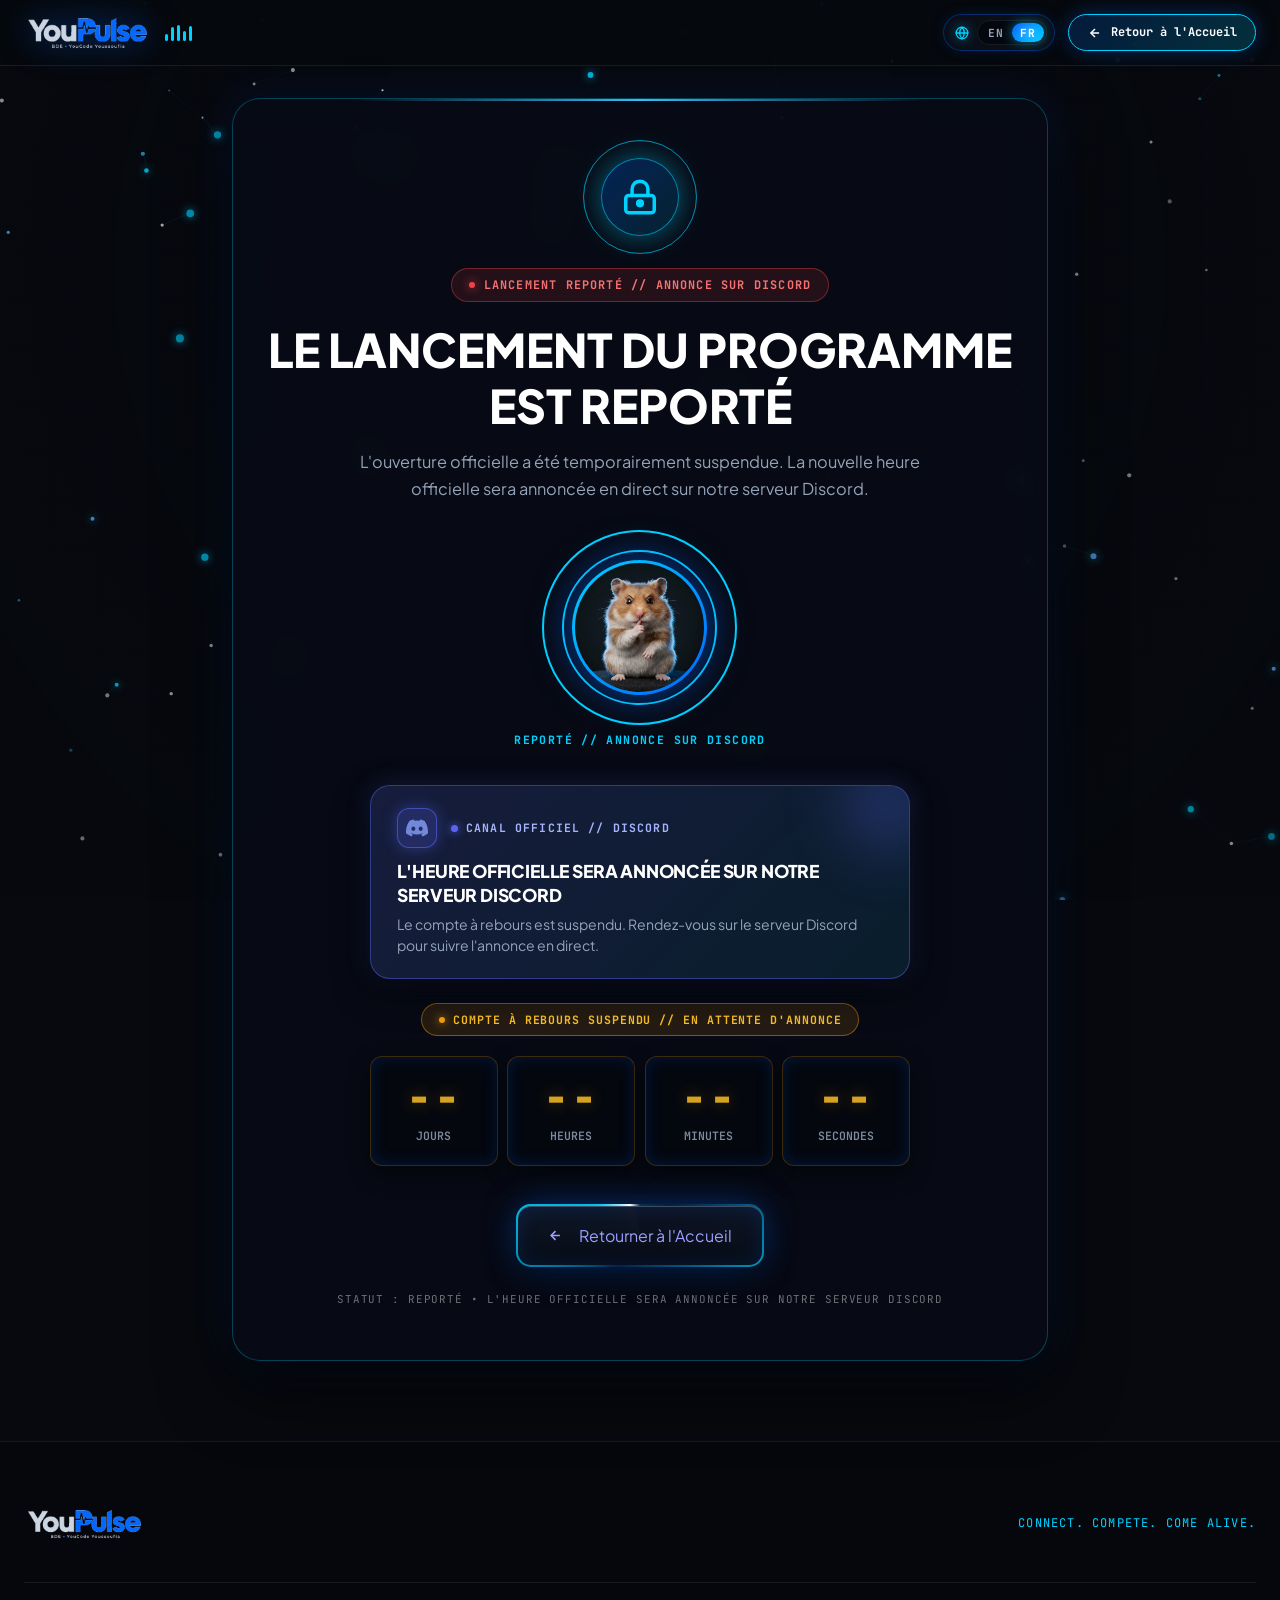
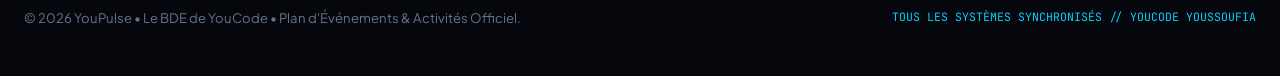
==== commit e7ab958a: "feat: update release status to postponed with Discord announcements" ====
--- a/programme.html
+++ b/programme.html
@@ -29,23 +29,8 @@
       try {
         var params = new URLSearchParams(window.location.search);
         if (params.has('unlock')) return;
-        var targetTime;
-        if (params.has('test_sec')) {
-          var sec = parseInt(params.get('test_sec'), 10) || 10;
-          var key = 'youpulse_test_target_sec_' + sec;
-          if (!sessionStorage.getItem(key)) {
-            sessionStorage.setItem(key, String(Date.now() + sec * 1000));
-          }
-          targetTime = parseInt(sessionStorage.getItem(key), 10);
-        } else if (params.has('locked')) {
-          targetTime = Date.now() + 3600000;
-        } else {
-          // Official Launch Target: Friday 16 October 2026 at 14:00:00 (Ghda m3a 14:00)
-          targetTime = new Date(2026, 9, 16, 16, 0, 0).getTime();
-        }
-        if (targetTime - Date.now() > 0) {
-          document.documentElement.classList.add('programme-locked-mode');
-        }
+        // Launch is postponed: Keep locked immediately until announced on Discord
+        document.documentElement.classList.add('programme-locked-mode');
       } catch (e) {}
     })();
   </script>
@@ -142,17 +127,17 @@
         <!-- Restricted Status Pill -->
         <div class="lock-status-badge">
           <span class="status-live-dot lock-red-pulse"></span>
-          <span data-i18n="lock_badge_status">ACCÈS VERROUILLÉ // EMBARGO EN COURS</span>
+          <span data-i18n="lock_badge_status">LANCEMENT REPORTÉ // ANNONCE SUR DISCORD</span>
         </div>
 
         <!-- Lock Heading & Subtitle -->
         <h1 class="lock-headline" data-i18n-html="lock_headline">
-          LE PROGRAMME EST ACTUELLEMENT <br />
-          <span class="gradient-blue">VERROUILLÉ</span>
+          LE LANCEMENT DU PROGRAMME <br />
+          <span class="gradient-blue">EST REPORTÉ</span>
         </h1>
 
         <p class="lock-subtext" data-i18n="lock_subtext">
-          La feuille de route officielle YouPulse 2026 - 2027 est sous embargo. Elle se déverrouillera automatiquement dès la fin du compte à rebours :
+          L'ouverture officielle a été temporairement suspendue. La nouvelle heure officielle sera annoncée en direct sur notre serveur Discord.
         </p>
 
         <!-- Bouncing Hamster Avatar ("Shhh!") -->
@@ -164,26 +149,58 @@
               <img src="assets/images/hamster_shhh.jpg" alt="Hamster Secret YouPulse" />
             </div>
           </div>
-          <div class="lock-hamster-tag" data-i18n="lock_hamster_tag">CONFIDENTIAL // GHDA M3A 14:00</div>
-        </div>
-
-        <!-- Giant Cyber Countdown Grid -->
+          <div class="lock-hamster-tag" data-i18n="lock_hamster_tag">REPORTÉ // ANNONCE SUR DISCORD</div>
+        </div>
+
+        <!-- Giant Cyber Countdown Wrapper: Discord Announcement & Standby Display -->
         <div class="lock-countdown-wrapper">
-          <div class="countdown-digits-grid lock-digits-grid">
+          
+          <!-- Cyber Discord Announcement Banner -->
+          <div class="lock-discord-card">
+            <div class="discord-card-halo" aria-hidden="true"></div>
+            <div class="discord-card-content">
+              <div class="discord-card-header">
+                <div class="discord-icon-badge">
+                  <svg width="22" height="22" viewBox="0 0 24 24" fill="currentColor">
+                    <path d="M20.317 4.37a19.791 19.791 0 0 0-4.885-1.515.074.074 0 0 0-.079.037c-.21.375-.444.864-.608 1.25a18.27 18.27 0 0 0-5.487 0 12.64 12.64 0 0 0-.617-1.25.077.077 0 0 0-.079-.037A19.736 19.736 0 0 0 3.677 4.37a.07.07 0 0 0-.032.027C.533 9.046-.32 13.58.099 18.057a.082.082 0 0 0 .031.057 19.9 19.9 0 0 0 5.993 3.03.078.078 0 0 0 .084-.028 14.09 14.09 0 0 0 1.226-1.994.076.076 0 0 0-.041-.106 13.107 13.107 0 0 1-1.872-.892.077.077 0 0 1-.008-.128 10.2 10.2 0 0 0 .372-.292.074.074 0 0 1 .077-.01c3.929 1.793 8.18 1.793 12.061 0a.074.074 0 0 1 .078.01c.12.098.246.198.373.292a.077.077 0 0 1-.006.127 12.299 12.299 0 0 1-1.873.893.077.077 0 0 0-.041.107c.36.698.772 1.362 1.225 1.993a.076.076 0 0 0 .084.028 19.839 19.839 0 0 0 6.002-3.03.077.077 0 0 0 .032-.054c.5-5.177-.838-9.674-3.549-13.66a.061.061 0 0 0-.031-.028zM8.02 15.33c-1.183 0-2.157-1.085-2.157-2.419 0-1.333.956-2.419 2.157-2.419 1.21 0 2.176 1.096 2.157 2.42 0 1.333-.956 2.418-2.157 2.418zm7.975 0c-1.183 0-2.157-1.085-2.157-2.419 0-1.333.955-2.419 2.157-2.419 1.21 0 2.176 1.096 2.157 2.42 0 1.333-.946 2.418-2.157 2.418z"/>
+                  </svg>
+                </div>
+                <div class="discord-card-meta">
+                  <span class="discord-badge-live"></span>
+                  <span class="discord-card-tag" data-i18n="lock_discord_tag">CANAL OFFICIEL // DISCORD</span>
+                </div>
+              </div>
+              <h2 class="discord-card-title" data-i18n="lock_discord_title">
+                L'HEURE OFFICIELLE SERA ANNONCÉE SUR NOTRE SERVEUR DISCORD
+              </h2>
+              <p class="discord-card-sub" data-i18n="lock_discord_sub">
+                Le compte à rebours est suspendu. Rendez-vous sur le serveur Discord pour suivre l'annonce en direct.
+              </p>
+            </div>
+          </div>
+
+          <!-- Standby Status Pill -->
+          <div class="lock-standby-pill">
+            <span class="status-live-dot lock-amber-pulse"></span>
+            <span data-i18n="lock_standby_label">COMPTE À REBOURS SUSPENDU // EN ATTENTE D'ANNONCE</span>
+          </div>
+
+          <!-- Frozen Digits Grid -->
+          <div class="countdown-digits-grid lock-digits-grid is-standby-grid">
             <div class="digit-box">
-              <span class="digit-num" id="lock-count-days">00</span>
+              <span class="digit-num" id="lock-count-days">--</span>
               <span class="digit-lbl" data-i18n="count_days">Jours</span>
             </div>
             <div class="digit-box">
-              <span class="digit-num" id="lock-count-hours">00</span>
+              <span class="digit-num" id="lock-count-hours">--</span>
               <span class="digit-lbl" data-i18n="count_hours">Heures</span>
             </div>
             <div class="digit-box">
-              <span class="digit-num" id="lock-count-mins">00</span>
+              <span class="digit-num" id="lock-count-mins">--</span>
               <span class="digit-lbl" data-i18n="count_mins">Minutes</span>
             </div>
             <div class="digit-box">
-              <span class="digit-num" id="lock-count-secs">00</span>
+              <span class="digit-num" id="lock-count-secs">--</span>
               <span class="digit-lbl" data-i18n="count_secs">Secondes</span>
             </div>
           </div>
@@ -201,7 +218,7 @@
         </div>
 
         <div class="lock-system-tag" data-i18n="lock_system_tag">
-          SYNCHRONISATION BDE YOUPULSE • DÉVERROUILLAGE EN DIRECT SANS RECHARGEMENT
+          STATUT : REPORTÉ • L'HEURE OFFICIELLE SERA ANNONCÉE SUR NOTRE SERVEUR DISCORD
         </div>
 
       </div>
--- a/style.css
+++ b/style.css
@@ -3243,6 +3243,161 @@
   margin-top: 0.45rem;
 }
 
+/* ==========================================================================
+   DISCORD EMBARGO & STANDBY NOTIFICATION CARD
+   ========================================================================== */
+.lock-discord-card {
+  position: relative;
+  background: linear-gradient(135deg, rgba(88, 101, 242, 0.16), rgba(0, 210, 255, 0.08)), #0a0e1a;
+  border: 1.5px solid rgba(88, 101, 242, 0.45);
+  border-radius: 20px;
+  padding: 1.4rem 1.65rem;
+  margin-bottom: 1.5rem;
+  text-align: left;
+  box-shadow: 0 12px 35px rgba(0, 0, 0, 0.65), 0 0 25px rgba(88, 101, 242, 0.22);
+  overflow: hidden;
+}
+
+.discord-card-halo {
+  position: absolute;
+  top: -50px;
+  right: -50px;
+  width: 140px;
+  height: 140px;
+  border-radius: 50%;
+  background: radial-gradient(circle, rgba(88, 101, 242, 0.35) 0%, transparent 70%);
+  filter: blur(25px);
+  pointer-events: none;
+}
+
+.discord-card-header {
+  display: flex;
+  align-items: center;
+  gap: 0.85rem;
+  margin-bottom: 0.75rem;
+}
+
+.discord-icon-badge {
+  width: 40px;
+  height: 40px;
+  border-radius: 12px;
+  background: rgba(88, 101, 242, 0.22);
+  border: 1px solid rgba(88, 101, 242, 0.6);
+  color: #7289da;
+  display: flex;
+  align-items: center;
+  justify-content: center;
+  flex-shrink: 0;
+  box-shadow: 0 0 15px rgba(88, 101, 242, 0.4);
+}
+
+.discord-card-meta {
+  display: flex;
+  align-items: center;
+  gap: 0.5rem;
+}
+
+.discord-badge-live {
+  width: 7px;
+  height: 7px;
+  border-radius: 50%;
+  background: #5865f2;
+  box-shadow: 0 0 8px #5865f2;
+  animation: beaconPulse 2s infinite ease-in-out;
+}
+
+.discord-card-tag {
+  font-family: var(--font-mono);
+  font-size: 0.72rem;
+  font-weight: 700;
+  color: #a5b4fc;
+  letter-spacing: 0.1em;
+  text-transform: uppercase;
+}
+
+.discord-card-title {
+  font-family: var(--font-sans);
+  font-size: 1.1rem;
+  font-weight: 800;
+  color: #ffffff;
+  line-height: 1.35;
+  margin-bottom: 0.35rem;
+  letter-spacing: -0.01em;
+}
+
+.discord-card-sub {
+  font-size: 0.88rem;
+  color: #94a3b8;
+  line-height: 1.5;
+  margin: 0;
+}
+
+/* Standby Status Pill */
+.lock-standby-pill {
+  display: inline-flex;
+  align-items: center;
+  gap: 0.55rem;
+  padding: 0.4rem 1.05rem;
+  border-radius: 999px;
+  background: rgba(245, 158, 11, 0.12);
+  border: 1px solid rgba(245, 158, 11, 0.45);
+  font-family: var(--font-mono);
+  font-size: 0.72rem;
+  font-weight: 700;
+  color: #fbbf24;
+  letter-spacing: 0.08em;
+  margin-bottom: 1.25rem;
+  text-transform: uppercase;
+}
+
+.lock-amber-pulse {
+  background: #f59e0b !important;
+  box-shadow: 0 0 10px #f59e0b !important;
+}
+
+/* Standby Grid styling for -- : -- : -- : -- */
+.is-standby-grid .digit-box {
+  opacity: 0.85;
+  border-color: rgba(245, 158, 11, 0.28) !important;
+}
+
+.is-standby-grid .digit-num {
+  color: #fbbf24 !important;
+  text-shadow: 0 0 16px rgba(245, 158, 11, 0.45) !important;
+  letter-spacing: 0.05em;
+}
+
+.is-standby-grid .digit-lbl {
+  color: #94a3b8 !important;
+}
+
+/* Modal Discord Callout for index.html */
+.modal-discord-callout {
+  display: flex;
+  align-items: center;
+  justify-content: center;
+  gap: 0.65rem;
+  background: rgba(88, 101, 242, 0.12);
+  border: 1px solid rgba(88, 101, 242, 0.4);
+  border-radius: 12px;
+  padding: 0.65rem 1rem;
+  margin: 0.85rem auto 1.25rem;
+  max-width: 440px;
+  color: #e0e7ff;
+  font-size: 0.84rem;
+  font-weight: 600;
+  text-align: center;
+  box-shadow: 0 4px 16px rgba(0, 0, 0, 0.4), 0 0 12px rgba(88, 101, 242, 0.18);
+}
+
+.discord-icon-badge-mini {
+  color: #7289da;
+  display: flex;
+  align-items: center;
+  justify-content: center;
+  flex-shrink: 0;
+}
+
 .lock-actions-row {
   display: flex;
   justify-content: center;
@@ -3320,14 +3475,12 @@
 }
 
 .nav-link.nav-link-programme.is-nav-locked::after {
-  content: '🔒';
   font-size: 0.68rem;
   margin-left: 0.35rem;
   vertical-align: middle;
 }
 
 .nav-link.nav-link-programme.is-nav-unlocked::after {
-  content: '✨';
   font-size: 0.68rem;
   margin-left: 0.35rem;
   vertical-align: middle;
